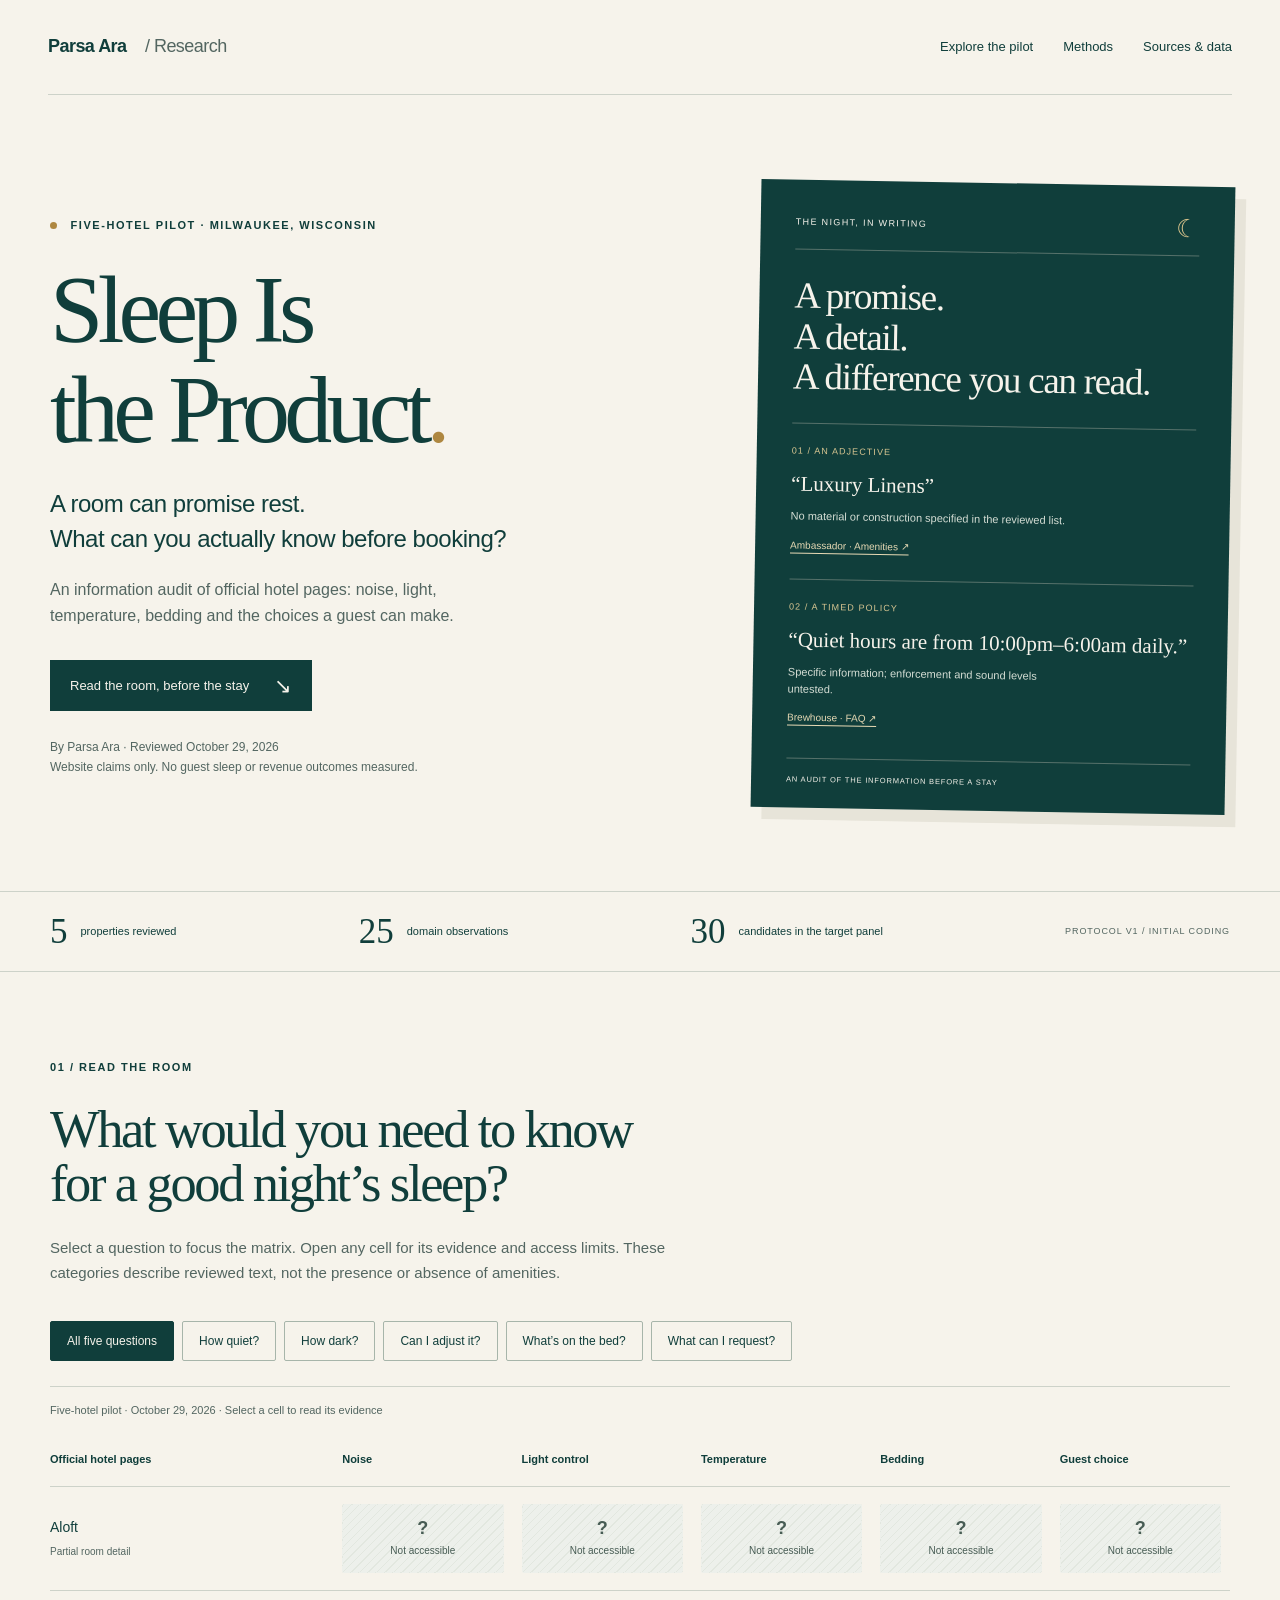
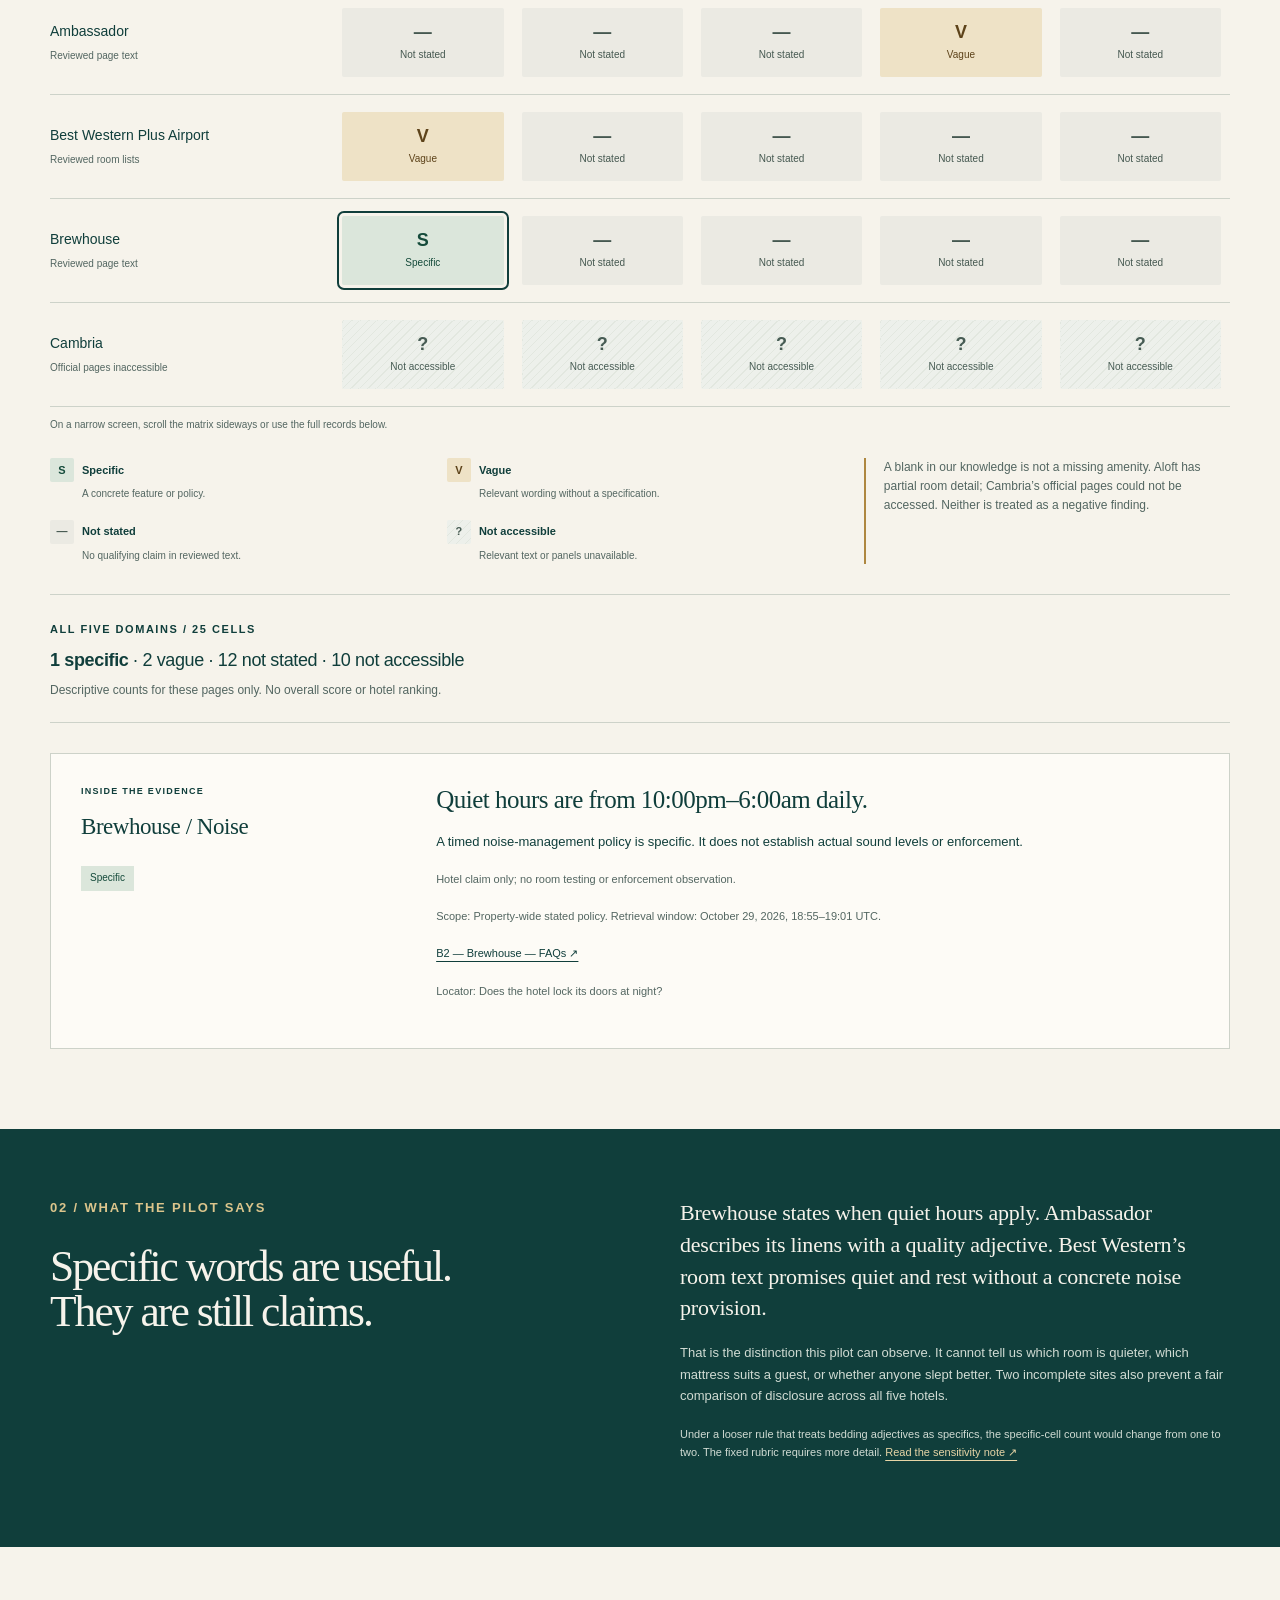
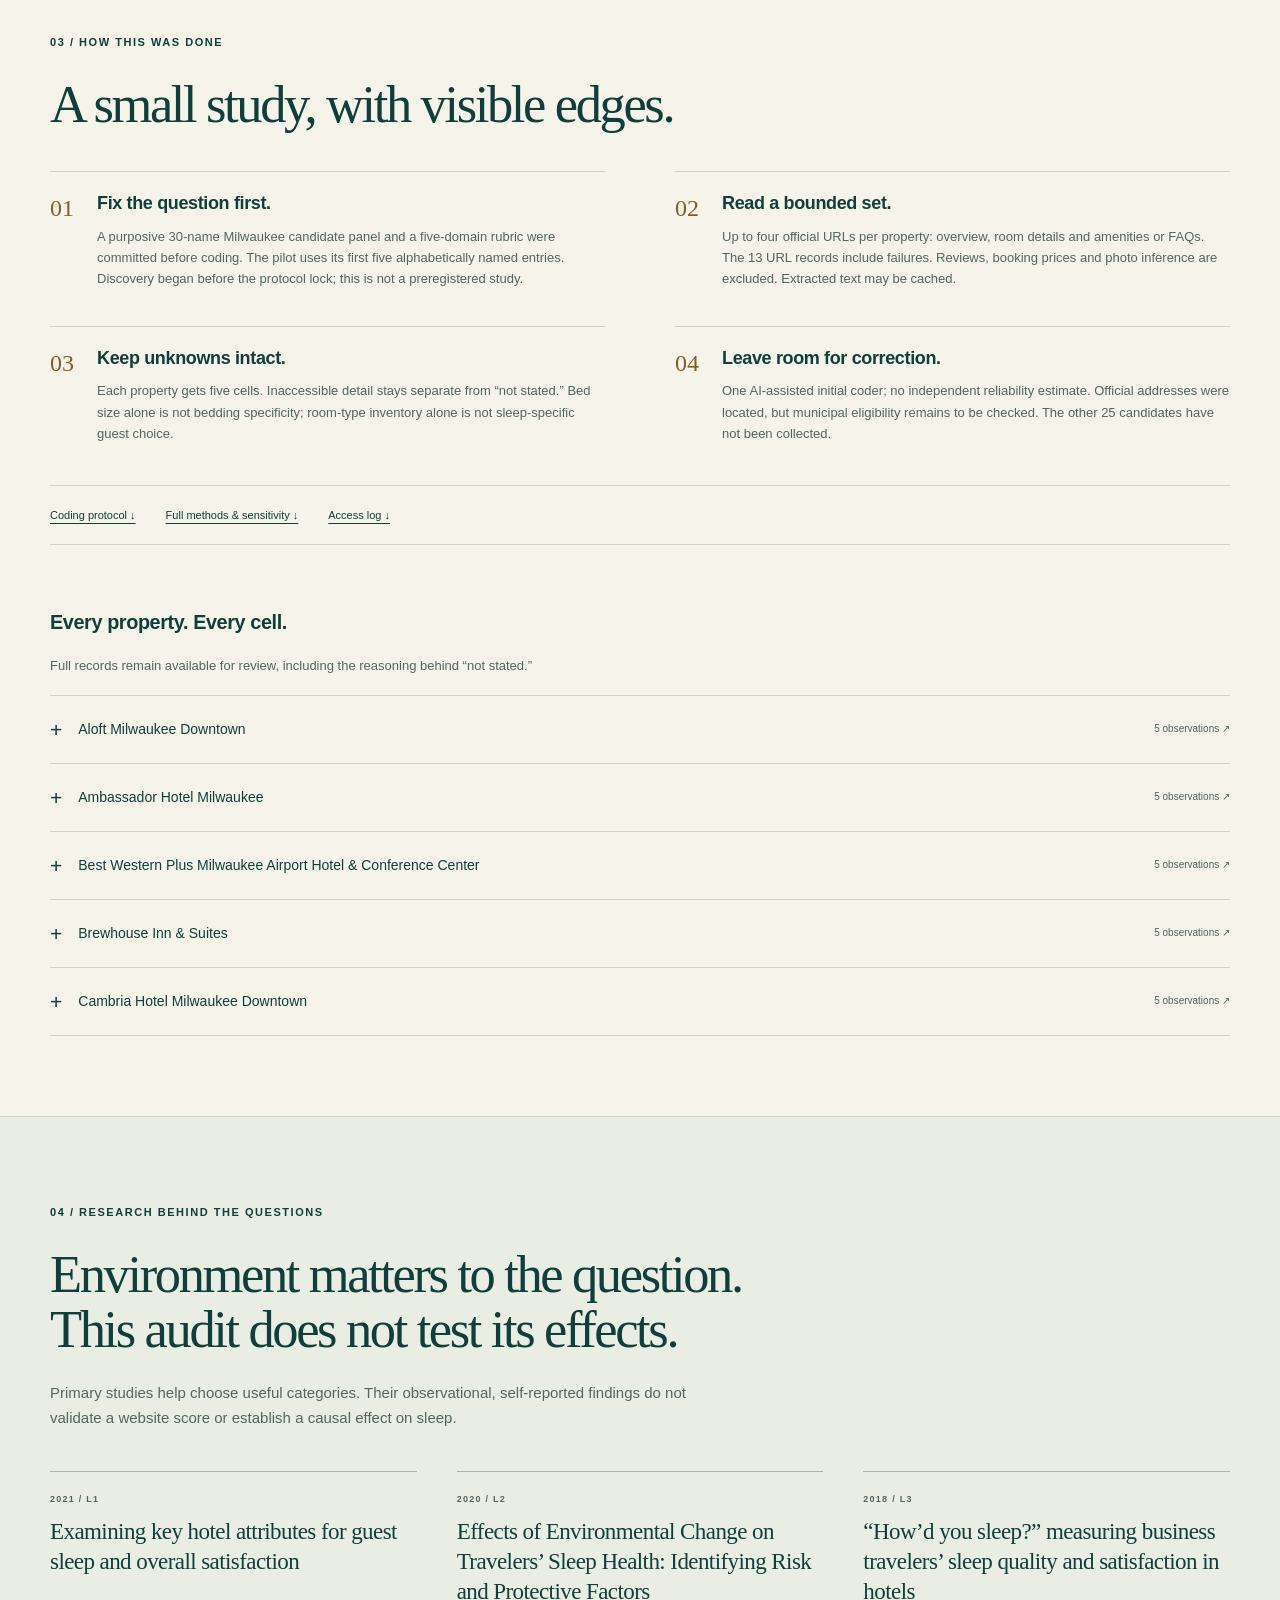
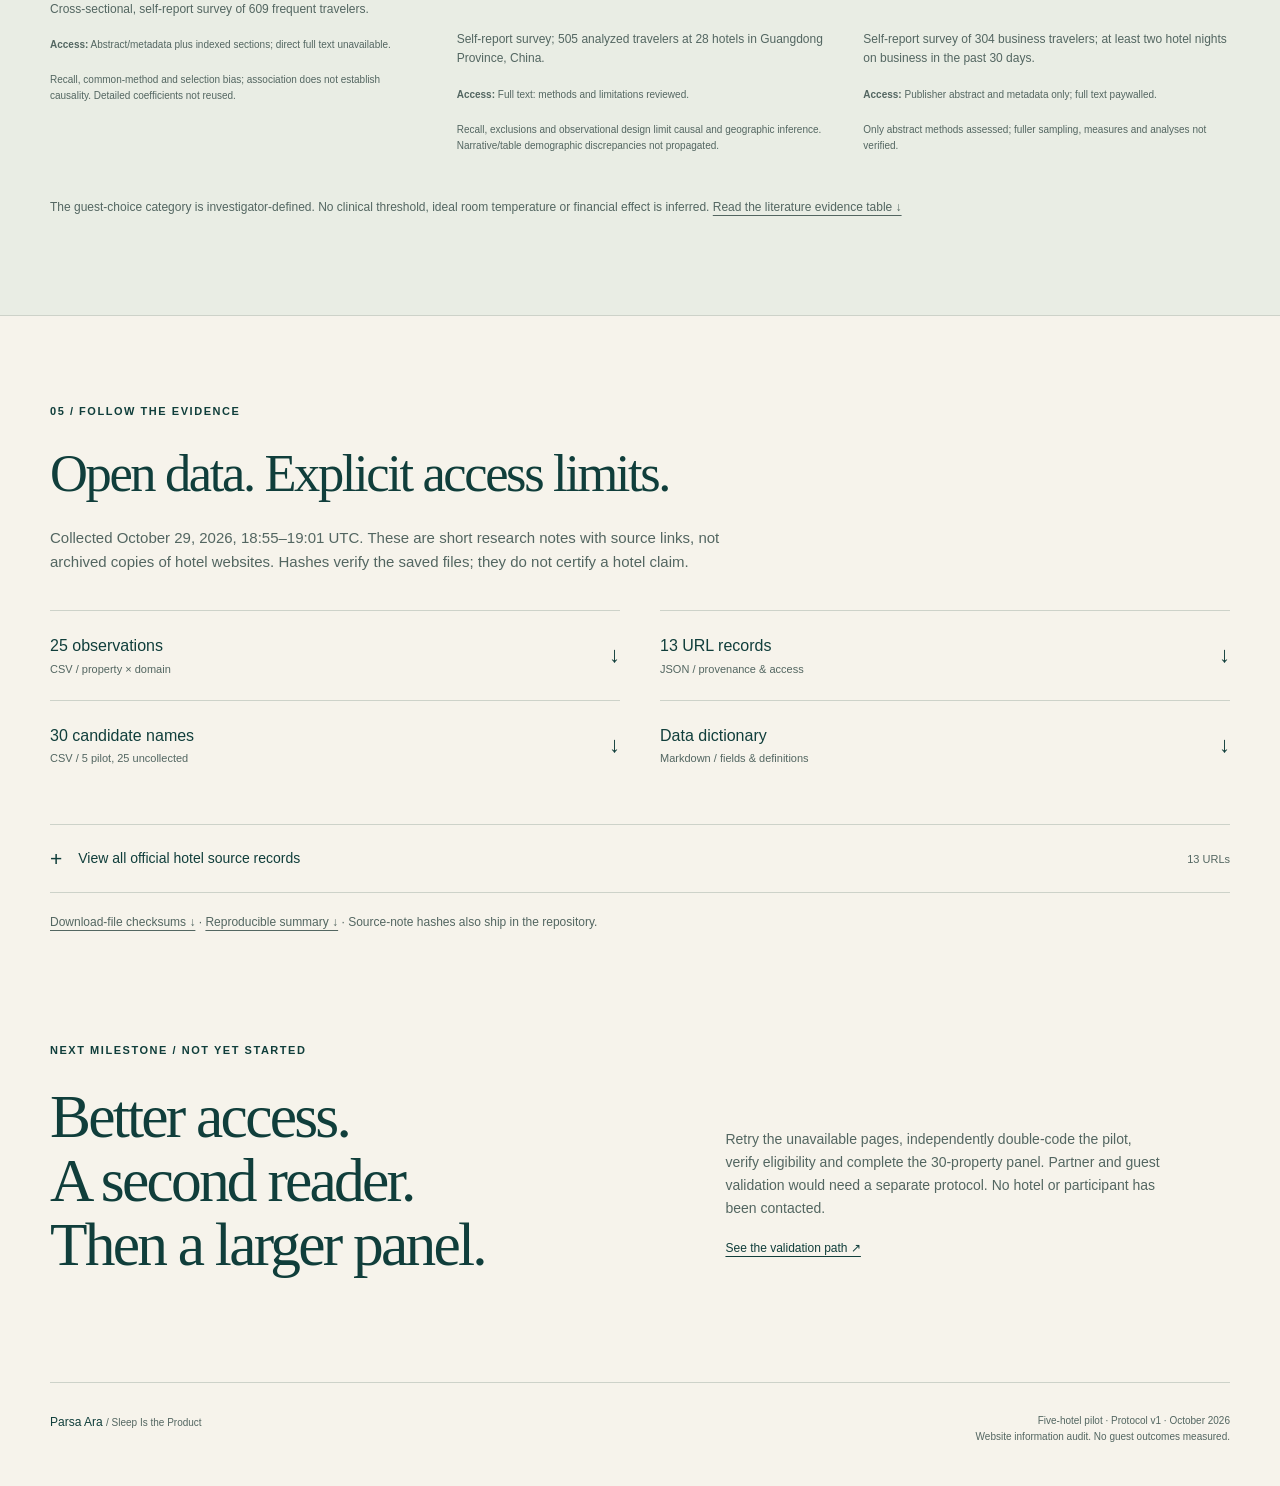
==== site/index.html @ 9f274254 "Expand checked research source and static pilot" ====
<!doctype html>
<html lang="en">
<head>
<meta charset="utf-8"><meta name="viewport" content="width=device-width, initial-scale=1">
<title>Sleep Is the Product — A five-hotel information pilot | Parsa Ara</title>
<meta name="description" content="What can a guest learn about noise, light, temperature, bedding and choice before booking? An auditable five-hotel Milwaukee website pilot by Parsa Ara.">
<meta name="theme-color" content="#103e3b"><link rel="icon" href="icon.svg" type="image/svg+xml">
<link rel="stylesheet" href="style.css"><script src="app.js" defer></script>
</head>
<body>
<a class="skip" href="#main">Skip to content</a>
<header class="masthead"><a class="author" href="#">Parsa Ara <span>/ Research</span></a><nav aria-label="Main navigation"><a href="#pilot">Explore the pilot</a><a href="#methods">Methods</a><a href="#sources">Sources & data</a></nav></header>
<main id="main">
<section class="hero wrap" aria-labelledby="title">
<div class="hero-copy"><p class="eyebrow"><span class="dot"></span> Five-hotel pilot · Milwaukee, Wisconsin</p><h1 id="title">Sleep Is<br>the Product<span class="gold">.</span></h1><p class="deck">A room can promise rest.<br>What can you actually know before booking?</p><p class="intro">An information audit of official hotel pages: noise, light, temperature, bedding and the choices a guest can make.</p><a class="primary" href="#pilot">Read the room, before the stay <span aria-hidden="true">↘</span></a><p class="fine hero-note">By Parsa Ara · Reviewed October 29, 2026<br>Website claims only. No guest sleep or revenue outcomes measured.</p></div>
<aside class="night-note" aria-label="Two examples from the pilot"><div class="note-top"><span>THE NIGHT, IN WRITING</span><span aria-hidden="true">☾</span></div><p class="note-lead">A promise.<br>A detail.<br>A difference you can read.</p><div class="quote-example"><span class="mini-label">01 / An adjective</span><blockquote>“Luxury Linens”</blockquote><p>No material or construction specified in the reviewed list.</p><a href="https://ambassadormilwaukee.com/amenities-and-faqs">Ambassador · Amenities ↗</a></div><div class="quote-example"><span class="mini-label">02 / A timed policy</span><blockquote>“Quiet hours are from 10:00pm–6:00am daily.”</blockquote><p>Specific information; enforcement and sound levels untested.</p><a href="https://brewhousesuites.com/faq">Brewhouse · FAQ ↗</a></div><div class="note-bottom">AN AUDIT OF THE INFORMATION BEFORE A STAY</div></aside>
</section>
<div class="scope-band"><div class="wrap scope-inner"><p><strong>5</strong> properties reviewed</p><p><strong>25</strong> domain observations</p><p><strong>30</strong> candidates in the target panel</p><span>Protocol v1 / Initial coding</span></div></div>
<section id="pilot" class="wrap section" aria-labelledby="pilot-title"><div class="section-heading"><p class="eyebrow">01 / Read the room</p><h2 id="pilot-title">What would you need to know<br>for a good night’s sleep?</h2><p>Select a question to focus the matrix. Open any cell for its evidence and access limits. These categories describe reviewed text, not the presence or absence of amenities.</p></div>
<div class="question-tabs" role="group" aria-label="Focus a sleep information domain"><button type="button" data-focus="all" aria-pressed="true">All five questions</button><button type="button" data-focus="noise" aria-pressed="false">How quiet?</button><button type="button" data-focus="light" aria-pressed="false">How dark?</button><button type="button" data-focus="temperature" aria-pressed="false">Can I adjust it?</button><button type="button" data-focus="bedding" aria-pressed="false">What’s on the bed?</button><button type="button" data-focus="choice" aria-pressed="false">What can I request?</button></div>
<div class="matrix-shell" tabindex="0" role="region" aria-label="Scrollable five-hotel information matrix"><table><caption>Five-hotel pilot · October 29, 2026 · Select a cell to read its evidence</caption><thead><tr><th scope="col">Official hotel pages</th><th scope="col" data-domain="noise">Noise</th><th scope="col" data-domain="light">Light control</th><th scope="col" data-domain="temperature">Temperature</th><th scope="col" data-domain="bedding">Bedding</th><th scope="col" data-domain="choice">Guest choice</th></tr></thead><tbody><tr><th scope="row"><span>Aloft</span><small>Partial room detail</small></th><td data-domain="noise"><a class="cell not_accessible" href="#evidence-H01-noise" data-observation="H01-noise" aria-label="Aloft: Noise, Not accessible. Read evidence"><span class="symbol" aria-hidden="true">?</span><span>Not accessible</span></a></td><td data-domain="light"><a class="cell not_accessible" href="#evidence-H01-light" data-observation="H01-light" aria-label="Aloft: Light control, Not accessible. Read evidence"><span class="symbol" aria-hidden="true">?</span><span>Not accessible</span></a></td><td data-domain="temperature"><a class="cell not_accessible" href="#evidence-H01-temperature" data-observation="H01-temperature" aria-label="Aloft: Temperature, Not accessible. Read evidence"><span class="symbol" aria-hidden="true">?</span><span>Not accessible</span></a></td><td data-domain="bedding"><a class="cell not_accessible" href="#evidence-H01-bedding" data-observation="H01-bedding" aria-label="Aloft: Bedding, Not accessible. Read evidence"><span class="symbol" aria-hidden="true">?</span><span>Not accessible</span></a></td><td data-domain="choice"><a class="cell not_accessible" href="#evidence-H01-choice" data-observation="H01-choice" aria-label="Aloft: Guest choice, Not accessible. Read evidence"><span class="symbol" aria-hidden="true">?</span><span>Not accessible</span></a></td></tr><tr><th scope="row"><span>Ambassador</span><small>Reviewed page text</small></th><td data-domain="noise"><a class="cell not_stated" href="#evidence-H02-noise" data-observation="H02-noise" aria-label="Ambassador: Noise, Not stated. Read evidence"><span class="symbol" aria-hidden="true">—</span><span>Not stated</span></a></td><td data-domain="light"><a class="cell not_stated" href="#evidence-H02-light" data-observation="H02-light" aria-label="Ambassador: Light control, Not stated. Read evidence"><span class="symbol" aria-hidden="true">—</span><span>Not stated</span></a></td><td data-domain="temperature"><a class="cell not_stated" href="#evidence-H02-temperature" data-observation="H02-temperature" aria-label="Ambassador: Temperature, Not stated. Read evidence"><span class="symbol" aria-hidden="true">—</span><span>Not stated</span></a></td><td data-domain="bedding"><a class="cell vague" href="#evidence-H02-bedding" data-observation="H02-bedding" aria-label="Ambassador: Bedding, Vague. Read evidence"><span class="symbol" aria-hidden="true">V</span><span>Vague</span></a></td><td data-domain="choice"><a class="cell not_stated" href="#evidence-H02-choice" data-observation="H02-choice" aria-label="Ambassador: Guest choice, Not stated. Read evidence"><span class="symbol" aria-hidden="true">—</span><span>Not stated</span></a></td></tr><tr><th scope="row"><span>Best Western Plus Airport</span><small>Reviewed room lists</small></th><td data-domain="noise"><a class="cell vague" href="#evidence-H03-noise" data-observation="H03-noise" aria-label="Best Western Plus Airport: Noise, Vague. Read evidence"><span class="symbol" aria-hidden="true">V</span><span>Vague</span></a></td><td data-domain="light"><a class="cell not_stated" href="#evidence-H03-light" data-observation="H03-light" aria-label="Best Western Plus Airport: Light control, Not stated. Read evidence"><span class="symbol" aria-hidden="true">—</span><span>Not stated</span></a></td><td data-domain="temperature"><a class="cell not_stated" href="#evidence-H03-temperature" data-observation="H03-temperature" aria-label="Best Western Plus Airport: Temperature, Not stated. Read evidence"><span class="symbol" aria-hidden="true">—</span><span>Not stated</span></a></td><td data-domain="bedding"><a class="cell not_stated" href="#evidence-H03-bedding" data-observation="H03-bedding" aria-label="Best Western Plus Airport: Bedding, Not stated. Read evidence"><span class="symbol" aria-hidden="true">—</span><span>Not stated</span></a></td><td data-domain="choice"><a class="cell not_stated" href="#evidence-H03-choice" data-observation="H03-choice" aria-label="Best Western Plus Airport: Guest choice, Not stated. Read evidence"><span class="symbol" aria-hidden="true">—</span><span>Not stated</span></a></td></tr><tr><th scope="row"><span>Brewhouse</span><small>Reviewed page text</small></th><td data-domain="noise"><a class="cell specific" href="#evidence-H04-noise" data-observation="H04-noise" aria-label="Brewhouse: Noise, Specific. Read evidence"><span class="symbol" aria-hidden="true">S</span><span>Specific</span></a></td><td data-domain="light"><a class="cell not_stated" href="#evidence-H04-light" data-observation="H04-light" aria-label="Brewhouse: Light control, Not stated. Read evidence"><span class="symbol" aria-hidden="true">—</span><span>Not stated</span></a></td><td data-domain="temperature"><a class="cell not_stated" href="#evidence-H04-temperature" data-observation="H04-temperature" aria-label="Brewhouse: Temperature, Not stated. Read evidence"><span class="symbol" aria-hidden="true">—</span><span>Not stated</span></a></td><td data-domain="bedding"><a class="cell not_stated" href="#evidence-H04-bedding" data-observation="H04-bedding" aria-label="Brewhouse: Bedding, Not stated. Read evidence"><span class="symbol" aria-hidden="true">—</span><span>Not stated</span></a></td><td data-domain="choice"><a class="cell not_stated" href="#evidence-H04-choice" data-observation="H04-choice" aria-label="Brewhouse: Guest choice, Not stated. Read evidence"><span class="symbol" aria-hidden="true">—</span><span>Not stated</span></a></td></tr><tr><th scope="row"><span>Cambria</span><small>Official pages inaccessible</small></th><td data-domain="noise"><a class="cell not_accessible" href="#evidence-H05-noise" data-observation="H05-noise" aria-label="Cambria: Noise, Not accessible. Read evidence"><span class="symbol" aria-hidden="true">?</span><span>Not accessible</span></a></td><td data-domain="light"><a class="cell not_accessible" href="#evidence-H05-light" data-observation="H05-light" aria-label="Cambria: Light control, Not accessible. Read evidence"><span class="symbol" aria-hidden="true">?</span><span>Not accessible</span></a></td><td data-domain="temperature"><a class="cell not_accessible" href="#evidence-H05-temperature" data-observation="H05-temperature" aria-label="Cambria: Temperature, Not accessible. Read evidence"><span class="symbol" aria-hidden="true">?</span><span>Not accessible</span></a></td><td data-domain="bedding"><a class="cell not_accessible" href="#evidence-H05-bedding" data-observation="H05-bedding" aria-label="Cambria: Bedding, Not accessible. Read evidence"><span class="symbol" aria-hidden="true">?</span><span>Not accessible</span></a></td><td data-domain="choice"><a class="cell not_accessible" href="#evidence-H05-choice" data-observation="H05-choice" aria-label="Cambria: Guest choice, Not accessible. Read evidence"><span class="symbol" aria-hidden="true">?</span><span>Not accessible</span></a></td></tr></tbody></table></div>
<p class="scroll-hint">On a narrow screen, scroll the matrix sideways or use the full records below.</p>
<div class="matrix-explainer"><dl class="legend"><div><dt><span class="key specific">S</span> Specific</dt><dd>A concrete feature or policy.</dd></div><div><dt><span class="key vague">V</span> Vague</dt><dd>Relevant wording without a specification.</dd></div><div><dt><span class="key not_stated">—</span> Not stated</dt><dd>No qualifying claim in reviewed text.</dd></div><div><dt><span class="key not_accessible">?</span> Not accessible</dt><dd>Relevant text or panels unavailable.</dd></div></dl><p class="care-note">A blank in our knowledge is not a missing amenity. Aloft has partial room detail; Cambria’s official pages could not be accessed. Neither is treated as a negative finding.</p></div>
<div class="readout" aria-live="polite" aria-atomic="true"><p class="eyebrow" id="readout-title">All five domains / 25 cells</p><p id="readout-counts"><strong>1 specific</strong> · 2 vague · 12 not stated · 10 not accessible</p><p class="fine" id="readout-note">Descriptive counts for these pages only. No overall score or hotel ranking.</p></div>
<aside class="inspector" id="inspector" aria-labelledby="inspector-title" tabindex="-1"><div><p class="eyebrow">Inside the evidence</p><h3 id="inspector-title">Brewhouse / Noise</h3><span id="inspector-status" class="badge specific">Specific</span></div><div id="inspector-body"><blockquote>Quiet hours are from 10:00pm–6:00am daily.</blockquote><p>A timed policy is specific. It does not establish actual sound levels or enforcement.</p><p class="fine">Scope: property-wide stated policy. Retrieval window: October 29, 2026, 18:55–19:01 UTC.</p><a href="https://brewhousesuites.com/faq">B2 — Official FAQ ↗</a></div></aside>
<noscript><p class="notice">The complete matrix, source links and records work without JavaScript. Open a property below to read each cell’s evidence.</p></noscript>
</section>
<section class="interpretation"><div class="wrap interpretation-grid"><div><p class="eyebrow">02 / What the pilot says</p><h2>Specific words are useful.<br>They are still claims.</h2></div><div><p class="large-copy">Brewhouse states when quiet hours apply. Ambassador describes its linens with a quality adjective. Best Western’s room text promises quiet and rest without a concrete noise provision.</p><p>That is the distinction this pilot can observe. It cannot tell us which room is quieter, which mattress suits a guest, or whether anyone slept better. Two incomplete sites also prevent a fair comparison of disclosure across all five hotels.</p><p class="fine">Under a looser rule that treats bedding adjectives as specifics, the specific-cell count would change from one to two. The fixed rubric requires more detail. <a href="downloads/methods.md">Read the sensitivity note ↗</a></p></div></div></section>
<section id="methods" class="wrap section" aria-labelledby="methods-title"><div class="section-heading"><p class="eyebrow">03 / How this was done</p><h2 id="methods-title">A small study, with visible edges.</h2></div><div class="method-grid"><article><span class="number">01</span><h3>Fix the question first.</h3><p>A purposive 30-name Milwaukee candidate panel and a five-domain rubric were committed before coding. The pilot uses its first five alphabetically named entries. Discovery began before the protocol lock; this is not a preregistered study.</p></article><article><span class="number">02</span><h3>Read a bounded set.</h3><p>Up to four official URLs per property: overview, room details and amenities or FAQs. The 13 URL records include failures. Reviews, booking prices and photo inference are excluded. Extracted text may be cached.</p></article><article><span class="number">03</span><h3>Keep unknowns intact.</h3><p>Each property gets five cells. Inaccessible detail stays separate from “not stated.” Bed size alone is not bedding specificity; room-type inventory alone is not sleep-specific guest choice.</p></article><article><span class="number">04</span><h3>Leave room for correction.</h3><p>One AI-assisted initial coder; no independent reliability estimate. Official addresses were located, but municipal eligibility remains to be checked. The other 25 candidates have not been collected.</p></article></div><div class="method-links"><a href="downloads/protocol.md">Coding protocol ↓</a><a href="downloads/methods.md">Full methods & sensitivity ↓</a><a href="downloads/access-log.md">Access log ↓</a></div>
<div class="records"><h3>Every property. Every cell.</h3><p>Full records remain available for review, including the reasoning behind “not stated.”</p><details class="property-record"><summary>Aloft Milwaukee Downtown<span>5 observations ↗</span></summary><p class="fine">1230 N. Dr. Martin Luther King Jr. Dr., Milwaukee, WI 53212. Official address reviewed; municipal boundary verification pending</p><article class="evidence-entry" id="evidence-H01-noise"><h4>Noise <span class="badge not_accessible">Not accessible</span></h4><p>Room-detail cards and FAQ answers were not available in the extract; the overview alone cannot settle this domain.</p><p class="fine">Partial extraction; do not interpret as a disclosure failure or missing amenity.</p><p class="source-links"><a href="https://www.marriott.com/en-us/hotels/mkeal-aloft-milwaukee-downtown/overview/">A1 — Aloft — overview</a> · <a href="https://www.marriott.com/en-us/hotels/mkeal-aloft-milwaukee-downtown/rooms/">A2 — Aloft — accommodations</a></p><p class="fine">Scope: Reviewed property pages · Locator: Overview, room descriptions and amenities/FAQ text</p></article><article class="evidence-entry" id="evidence-H01-light"><h4>Light control <span class="badge not_accessible">Not accessible</span></h4><p>Room-detail cards and FAQ answers were not available in the extract; the overview alone cannot settle this domain.</p><p class="fine">Partial extraction; do not interpret as a disclosure failure or missing amenity.</p><p class="source-links"><a href="https://www.marriott.com/en-us/hotels/mkeal-aloft-milwaukee-downtown/overview/">A1 — Aloft — overview</a> · <a href="https://www.marriott.com/en-us/hotels/mkeal-aloft-milwaukee-downtown/rooms/">A2 — Aloft — accommodations</a></p><p class="fine">Scope: Reviewed property pages · Locator: Overview, room descriptions and amenities/FAQ text</p></article><article class="evidence-entry" id="evidence-H01-temperature"><h4>Temperature <span class="badge not_accessible">Not accessible</span></h4><p>Room-detail cards and FAQ answers were not available in the extract; the overview alone cannot settle this domain.</p><p class="fine">Partial extraction; do not interpret as a disclosure failure or missing amenity.</p><p class="source-links"><a href="https://www.marriott.com/en-us/hotels/mkeal-aloft-milwaukee-downtown/overview/">A1 — Aloft — overview</a> · <a href="https://www.marriott.com/en-us/hotels/mkeal-aloft-milwaukee-downtown/rooms/">A2 — Aloft — accommodations</a></p><p class="fine">Scope: Reviewed property pages · Locator: Overview, room descriptions and amenities/FAQ text</p></article><article class="evidence-entry" id="evidence-H01-bedding"><h4>Bedding <span class="badge not_accessible">Not accessible</span></h4><p>Room-detail cards and FAQ answers were not available in the extract; the overview alone cannot settle this domain.</p><p class="fine">Partial extraction; do not interpret as a disclosure failure or missing amenity.</p><p class="source-links"><a href="https://www.marriott.com/en-us/hotels/mkeal-aloft-milwaukee-downtown/overview/">A1 — Aloft — overview</a> · <a href="https://www.marriott.com/en-us/hotels/mkeal-aloft-milwaukee-downtown/rooms/">A2 — Aloft — accommodations</a></p><p class="fine">Scope: Reviewed property pages · Locator: Overview, room descriptions and amenities/FAQ text</p></article><article class="evidence-entry" id="evidence-H01-choice"><h4>Guest choice <span class="badge not_accessible">Not accessible</span></h4><p>Room-detail cards and FAQ answers were not available in the extract; the overview alone cannot settle this domain.</p><p class="fine">Partial extraction; do not interpret as a disclosure failure or missing amenity.</p><p class="source-links"><a href="https://www.marriott.com/en-us/hotels/mkeal-aloft-milwaukee-downtown/overview/">A1 — Aloft — overview</a> · <a href="https://www.marriott.com/en-us/hotels/mkeal-aloft-milwaukee-downtown/rooms/">A2 — Aloft — accommodations</a></p><p class="fine">Scope: Reviewed property pages · Locator: Overview, room descriptions and amenities/FAQ text</p></article></details><details class="property-record"><summary>Ambassador Hotel Milwaukee<span>5 observations ↗</span></summary><p class="fine">2308 W Wisconsin Ave, Milwaukee, WI 53233. Official address reviewed; municipal boundary verification pending</p><article class="evidence-entry" id="evidence-H02-noise"><h4>Noise <span class="badge not_stated">Not stated</span></h4><p>No qualifying noise statement in the reviewed accessible text.</p><p class="fine">Bounded page review; no inference that a feature is absent.</p><p class="source-links"><a href="https://ambassadormilwaukee.com/">M1 — Ambassador — home</a> · <a href="https://ambassadormilwaukee.com/guest-room-photos">M2 — Ambassador — guest rooms</a> · <a href="https://ambassadormilwaukee.com/amenities-and-faqs">M3 — Ambassador — amenities and FAQs</a></p><p class="fine">Scope: Reviewed property pages · Locator: Overview, room descriptions and amenities/FAQ text</p></article><article class="evidence-entry" id="evidence-H02-light"><h4>Light control <span class="badge not_stated">Not stated</span></h4><p>No qualifying light statement in the reviewed accessible text.</p><p class="fine">Bounded page review; no inference that a feature is absent.</p><p class="source-links"><a href="https://ambassadormilwaukee.com/">M1 — Ambassador — home</a> · <a href="https://ambassadormilwaukee.com/guest-room-photos">M2 — Ambassador — guest rooms</a> · <a href="https://ambassadormilwaukee.com/amenities-and-faqs">M3 — Ambassador — amenities and FAQs</a></p><p class="fine">Scope: Reviewed property pages · Locator: Overview, room descriptions and amenities/FAQ text</p></article><article class="evidence-entry" id="evidence-H02-temperature"><h4>Temperature <span class="badge not_stated">Not stated</span></h4><p>No qualifying temperature statement in the reviewed accessible text.</p><p class="fine">Bounded page review; no inference that a feature is absent.</p><p class="source-links"><a href="https://ambassadormilwaukee.com/">M1 — Ambassador — home</a> · <a href="https://ambassadormilwaukee.com/guest-room-photos">M2 — Ambassador — guest rooms</a> · <a href="https://ambassadormilwaukee.com/amenities-and-faqs">M3 — Ambassador — amenities and FAQs</a></p><p class="fine">Scope: Reviewed property pages · Locator: Overview, room descriptions and amenities/FAQ text</p></article><article class="evidence-entry" id="evidence-H02-bedding"><h4>Bedding <span class="badge vague">Vague</span></h4><blockquote>Luxury Linens</blockquote><p>A quality adjective without a material, construction, brand or other specification.</p><p class="fine">Bounded page review; no inference that a feature is absent.</p><p class="source-links"><a href="https://ambassadormilwaukee.com/amenities-and-faqs">M3 — Ambassador — amenities and FAQs</a></p><p class="fine">Scope: Reviewed property pages · Locator: Amenities list</p></article><article class="evidence-entry" id="evidence-H02-choice"><h4>Guest choice <span class="badge not_stated">Not stated</span></h4><p>No qualifying choice statement in the reviewed accessible text.</p><p class="fine">Bounded page review; no inference that a feature is absent.</p><p class="source-links"><a href="https://ambassadormilwaukee.com/">M1 — Ambassador — home</a> · <a href="https://ambassadormilwaukee.com/guest-room-photos">M2 — Ambassador — guest rooms</a> · <a href="https://ambassadormilwaukee.com/amenities-and-faqs">M3 — Ambassador — amenities and FAQs</a></p><p class="fine">Scope: Reviewed property pages · Locator: Overview, room descriptions and amenities/FAQ text</p></article></details><details class="property-record"><summary>Best Western Plus Milwaukee Airport Hotel &amp; Conference Center<span>5 observations ↗</span></summary><p class="fine">5105 S Howell Avenue, Milwaukee, WI 53207. Official address reviewed; municipal boundary verification pending</p><article class="evidence-entry" id="evidence-H03-noise"><h4>Noise <span class="badge vague">Vague</span></h4><blockquote>Enjoy quiet moments and restful nights in a thoughtfully designed Guest room.</blockquote><p>Explicit quiet/rest promise without an acoustic feature, placement option or timed policy.</p><p class="fine">Room-page extract contains cached/default dates; no rate or availability claim is used.</p><p class="source-links"><a href="https://www.bestwestern.com/en_US/book/milwaukee/hotel-rooms/best-western-plus-milwaukee-airport-hotel-conference-center/propertyCode.50056.html">W2 — Best Western — rooms and rates</a></p><p class="fine">Scope: Reviewed property pages · Locator: Guest Rooms &amp; Rates; repeated room-image caption</p></article><article class="evidence-entry" id="evidence-H03-light"><h4>Light control <span class="badge not_stated">Not stated</span></h4><p>No qualifying light statement in the reviewed accessible text.</p><p class="fine">Bounded page review; no inference that a feature is absent.</p><p class="source-links"><a href="https://www.bestwestern.com/content/best-western/en_US/booking-path/hotel-details.50056.html">W1 — Best Western — hotel overview</a> · <a href="https://www.bestwestern.com/en_US/book/milwaukee/hotel-rooms/best-western-plus-milwaukee-airport-hotel-conference-center/propertyCode.50056.html">W2 — Best Western — rooms and rates</a></p><p class="fine">Scope: Reviewed property pages · Locator: Overview, room descriptions and amenities/FAQ text</p></article><article class="evidence-entry" id="evidence-H03-temperature"><h4>Temperature <span class="badge not_stated">Not stated</span></h4><p>No qualifying temperature statement in the reviewed accessible text.</p><p class="fine">Bounded page review; no inference that a feature is absent.</p><p class="source-links"><a href="https://www.bestwestern.com/content/best-western/en_US/booking-path/hotel-details.50056.html">W1 — Best Western — hotel overview</a> · <a href="https://www.bestwestern.com/en_US/book/milwaukee/hotel-rooms/best-western-plus-milwaukee-airport-hotel-conference-center/propertyCode.50056.html">W2 — Best Western — rooms and rates</a></p><p class="fine">Scope: Reviewed property pages · Locator: Overview, room descriptions and amenities/FAQ text</p></article><article class="evidence-entry" id="evidence-H03-bedding"><h4>Bedding <span class="badge not_stated">Not stated</span></h4><p>No qualifying bedding statement in the reviewed accessible text.</p><p class="fine">Bounded page review; no inference that a feature is absent.</p><p class="source-links"><a href="https://www.bestwestern.com/content/best-western/en_US/booking-path/hotel-details.50056.html">W1 — Best Western — hotel overview</a> · <a href="https://www.bestwestern.com/en_US/book/milwaukee/hotel-rooms/best-western-plus-milwaukee-airport-hotel-conference-center/propertyCode.50056.html">W2 — Best Western — rooms and rates</a></p><p class="fine">Scope: Reviewed property pages · Locator: Overview, room descriptions and amenities/FAQ text</p></article><article class="evidence-entry" id="evidence-H03-choice"><h4>Guest choice <span class="badge not_stated">Not stated</span></h4><p>Bed-size inventories and non-smoking status alone do not meet the sleep-specific choice rule.</p><p class="fine">Bounded page review; no inference that a feature is absent.</p><p class="source-links"><a href="https://www.bestwestern.com/content/best-western/en_US/booking-path/hotel-details.50056.html">W1 — Best Western — hotel overview</a> · <a href="https://www.bestwestern.com/en_US/book/milwaukee/hotel-rooms/best-western-plus-milwaukee-airport-hotel-conference-center/propertyCode.50056.html">W2 — Best Western — rooms and rates</a></p><p class="fine">Scope: Reviewed property pages · Locator: Overview, room descriptions and amenities/FAQ text</p></article></details><details class="property-record"><summary>Brewhouse Inn &amp; Suites<span>5 observations ↗</span></summary><p class="fine">1215 N 10th Street, Milwaukee, WI 53205. Official address reviewed; municipal boundary verification pending</p><article class="evidence-entry" id="evidence-H04-noise"><h4>Noise <span class="badge specific">Specific</span></h4><blockquote>Quiet hours are from 10:00pm–6:00am daily.</blockquote><p>A timed noise-management policy is specific. It does not establish actual sound levels or enforcement.</p><p class="fine">Hotel claim only; no room testing or enforcement observation.</p><p class="source-links"><a href="https://brewhousesuites.com/faq">B2 — Brewhouse — FAQs</a></p><p class="fine">Scope: Property-wide stated policy · Locator: Does the hotel lock its doors at night?</p></article><article class="evidence-entry" id="evidence-H04-light"><h4>Light control <span class="badge not_stated">Not stated</span></h4><p>Window size and loft brightness are described, but no light-control feature is stated.</p><p class="fine">Bounded page review; no inference that a feature is absent.</p><p class="source-links"><a href="https://brewhousesuites.com/stay">B1 — Brewhouse — accommodations</a> · <a href="https://brewhousesuites.com/faq">B2 — Brewhouse — FAQs</a></p><p class="fine">Scope: Reviewed property pages · Locator: Overview, room descriptions and amenities/FAQ text</p></article><article class="evidence-entry" id="evidence-H04-temperature"><h4>Temperature <span class="badge not_stated">Not stated</span></h4><p>No qualifying temperature statement in the reviewed accessible text.</p><p class="fine">Bounded page review; no inference that a feature is absent.</p><p class="source-links"><a href="https://brewhousesuites.com/stay">B1 — Brewhouse — accommodations</a> · <a href="https://brewhousesuites.com/faq">B2 — Brewhouse — FAQs</a></p><p class="fine">Scope: Reviewed property pages · Locator: Overview, room descriptions and amenities/FAQ text</p></article><article class="evidence-entry" id="evidence-H04-bedding"><h4>Bedding <span class="badge not_stated">Not stated</span></h4><p>The page lists bed sizes and arrangements, which do not meet the predeclared bedding-specificity rule.</p><p class="fine">Bounded page review; no inference that a feature is absent.</p><p class="source-links"><a href="https://brewhousesuites.com/stay">B1 — Brewhouse — accommodations</a> · <a href="https://brewhousesuites.com/faq">B2 — Brewhouse — FAQs</a></p><p class="fine">Scope: Reviewed property pages · Locator: Overview, room descriptions and amenities/FAQ text</p></article><article class="evidence-entry" id="evidence-H04-choice"><h4>Guest choice <span class="badge not_stated">Not stated</span></h4><p>Room-size choices and on-request massage fall outside the predeclared sleep-equipment/placement choice domain.</p><p class="fine">Bounded page review; no inference that a feature is absent.</p><p class="source-links"><a href="https://brewhousesuites.com/stay">B1 — Brewhouse — accommodations</a> · <a href="https://brewhousesuites.com/faq">B2 — Brewhouse — FAQs</a></p><p class="fine">Scope: Reviewed property pages · Locator: Overview, room descriptions and amenities/FAQ text</p></article></details><details class="property-record"><summary>Cambria Hotel Milwaukee Downtown<span>5 observations ↗</span></summary><p class="fine">503 N Plankinton Ave, Milwaukee, WI 53203. Address in indexed official text only; live verification and municipal boundary check pending</p><article class="evidence-entry" id="evidence-H05-noise"><h4>Noise <span class="badge not_accessible">Not accessible</span></h4><p>Official page retrieval failed. Search-index text is a lead, not eligible coding evidence.</p><p class="fine">TLS/access failure in this research environment; no negative or positive inference.</p><p class="source-links"><a href="https://www.cambriahotelmke.com/">C1 — Cambria — home</a> · <a href="https://www.cambriahotelmke.com/rooms">C2 — Cambria — guessed rooms path</a> · <a href="https://www.cambriahotelmke.com/downtown-milwaukee-hotel-rooms">C3 — Cambria — guest rooms</a> · <a href="https://www.cambriahotelmke.com/downtown-milwaukee-hotel">C4 — Cambria — hotel amenities</a></p><p class="fine">Scope: Reviewed property pages · Locator: Overview, room descriptions and amenities/FAQ text</p></article><article class="evidence-entry" id="evidence-H05-light"><h4>Light control <span class="badge not_accessible">Not accessible</span></h4><p>Official page retrieval failed. Search-index text is a lead, not eligible coding evidence.</p><p class="fine">TLS/access failure in this research environment; no negative or positive inference.</p><p class="source-links"><a href="https://www.cambriahotelmke.com/">C1 — Cambria — home</a> · <a href="https://www.cambriahotelmke.com/rooms">C2 — Cambria — guessed rooms path</a> · <a href="https://www.cambriahotelmke.com/downtown-milwaukee-hotel-rooms">C3 — Cambria — guest rooms</a> · <a href="https://www.cambriahotelmke.com/downtown-milwaukee-hotel">C4 — Cambria — hotel amenities</a></p><p class="fine">Scope: Reviewed property pages · Locator: Overview, room descriptions and amenities/FAQ text</p></article><article class="evidence-entry" id="evidence-H05-temperature"><h4>Temperature <span class="badge not_accessible">Not accessible</span></h4><p>Official page retrieval failed. Search-index text is a lead, not eligible coding evidence.</p><p class="fine">TLS/access failure in this research environment; no negative or positive inference.</p><p class="source-links"><a href="https://www.cambriahotelmke.com/">C1 — Cambria — home</a> · <a href="https://www.cambriahotelmke.com/rooms">C2 — Cambria — guessed rooms path</a> · <a href="https://www.cambriahotelmke.com/downtown-milwaukee-hotel-rooms">C3 — Cambria — guest rooms</a> · <a href="https://www.cambriahotelmke.com/downtown-milwaukee-hotel">C4 — Cambria — hotel amenities</a></p><p class="fine">Scope: Reviewed property pages · Locator: Overview, room descriptions and amenities/FAQ text</p></article><article class="evidence-entry" id="evidence-H05-bedding"><h4>Bedding <span class="badge not_accessible">Not accessible</span></h4><p>Official page retrieval failed. Search-index text is a lead, not eligible coding evidence.</p><p class="fine">TLS/access failure in this research environment; no negative or positive inference.</p><p class="source-links"><a href="https://www.cambriahotelmke.com/">C1 — Cambria — home</a> · <a href="https://www.cambriahotelmke.com/rooms">C2 — Cambria — guessed rooms path</a> · <a href="https://www.cambriahotelmke.com/downtown-milwaukee-hotel-rooms">C3 — Cambria — guest rooms</a> · <a href="https://www.cambriahotelmke.com/downtown-milwaukee-hotel">C4 — Cambria — hotel amenities</a></p><p class="fine">Scope: Reviewed property pages · Locator: Overview, room descriptions and amenities/FAQ text</p></article><article class="evidence-entry" id="evidence-H05-choice"><h4>Guest choice <span class="badge not_accessible">Not accessible</span></h4><p>Official page retrieval failed. Search-index text is a lead, not eligible coding evidence.</p><p class="fine">TLS/access failure in this research environment; no negative or positive inference.</p><p class="source-links"><a href="https://www.cambriahotelmke.com/">C1 — Cambria — home</a> · <a href="https://www.cambriahotelmke.com/rooms">C2 — Cambria — guessed rooms path</a> · <a href="https://www.cambriahotelmke.com/downtown-milwaukee-hotel-rooms">C3 — Cambria — guest rooms</a> · <a href="https://www.cambriahotelmke.com/downtown-milwaukee-hotel">C4 — Cambria — hotel amenities</a></p><p class="fine">Scope: Reviewed property pages · Locator: Overview, room descriptions and amenities/FAQ text</p></article></details></div></section>
<section class="literature-section"><div class="wrap section"><div class="section-heading"><p class="eyebrow">04 / Research behind the questions</p><h2>Environment matters to the question.<br>This audit does not test its effects.</h2><p>Primary studies help choose useful categories. Their observational, self-reported findings do not validate a website score or establish a causal effect on sleep.</p></div><div class="papers"><article class="paper"><p class="eyebrow">2021 / L1</p><h3><a href="https://pubmed.ncbi.nlm.nih.gov/37113273/">Examining key hotel attributes for guest sleep and overall satisfaction</a></h3><p>Cross-sectional, self-report survey of 609 frequent travelers.</p><p class="fine"><strong>Access:</strong> Abstract/metadata plus indexed sections; direct full text unavailable.</p><p class="fine">Recall, common-method and selection bias; association does not establish causality. Detailed coefficients not reused.</p></article><article class="paper"><p class="eyebrow">2020 / L2</p><h3><a href="https://www.frontiersin.org/journals/psychology/articles/10.3389/fpsyg.2020.00724/full">Effects of Environmental Change on Travelers’ Sleep Health: Identifying Risk and Protective Factors</a></h3><p>Self-report survey; 505 analyzed travelers at 28 hotels in Guangdong Province, China.</p><p class="fine"><strong>Access:</strong> Full text: methods and limitations reviewed.</p><p class="fine">Recall, exclusions and observational design limit causal and geographic inference. Narrative/table demographic discrepancies not propagated.</p></article><article class="paper"><p class="eyebrow">2018 / L3</p><h3><a href="https://www.emerald.com/jhti/article-abstract/1/3/188/208036/How-d-you-sleep-measuring-business-travelers-sleep?redirectedFrom=PDF">“How’d you sleep?” measuring business travelers’ sleep quality and satisfaction in hotels</a></h3><p>Self-report survey of 304 business travelers; at least two hotel nights on business in the past 30 days.</p><p class="fine"><strong>Access:</strong> Publisher abstract and metadata only; full text paywalled.</p><p class="fine">Only abstract methods assessed; fuller sampling, measures and analyses not verified.</p></article></div><p class="fine">The guest-choice category is investigator-defined. No clinical threshold, ideal room temperature or financial effect is inferred. <a href="downloads/literature.json">Read the literature evidence table ↓</a></p></div></section>
<section id="sources" class="wrap section" aria-labelledby="sources-title"><div class="section-heading"><p class="eyebrow">05 / Follow the evidence</p><h2 id="sources-title">Open data. Explicit access limits.</h2><p>Collected October 29, 2026, 18:55–19:01 UTC. These are short research notes with source links, not archived copies of hotel websites. Hashes verify the saved files; they do not certify a hotel claim.</p></div><div class="downloads"><a href="downloads/observations.csv" download><strong>25 observations</strong><span>CSV / property × domain</span><span aria-hidden="true">↓</span></a><a href="downloads/sources.json" download><strong>13 URL records</strong><span>JSON / provenance & access</span><span aria-hidden="true">↓</span></a><a href="downloads/candidate-panel.csv" download><strong>30 candidate names</strong><span>CSV / 5 pilot, 25 uncollected</span><span aria-hidden="true">↓</span></a><a href="downloads/data-dictionary.md" download><strong>Data dictionary</strong><span>Markdown / fields & definitions</span><span aria-hidden="true">↓</span></a></div><details class="source-details"><summary>View all official hotel source records <span>13 URLs</span></summary><ol class="source-list"><li><a href="https://www.marriott.com/en-us/hotels/mkeal-aloft-milwaukee-downtown/overview/">A1 — Aloft — overview</a><span>page text partial</span><p>Overview readable; property/room detail cards not fully populated. No guest reviews used.</p></li><li><a href="https://www.marriott.com/en-us/hotels/mkeal-aloft-milwaukee-downtown/rooms/">A2 — Aloft — accommodations</a><span>page text partial</span><p>Room detail cards missing; FAQ answers rendered as dashes. No booking dates entered.</p></li><li><a href="https://ambassadormilwaukee.com/">M1 — Ambassador — home</a><span>page text</span><p>Overview readable; personalized service is generic, not a sleep request mechanism.</p></li><li><a href="https://ambassadormilwaukee.com/guest-room-photos">M2 — Ambassador — guest rooms</a><span>page text</span><p>Room descriptions and amenities readable. Photos not used as evidence.</p></li><li><a href="https://ambassadormilwaukee.com/amenities-and-faqs">M3 — Ambassador — amenities and FAQs</a><span>page text</span><p>Amenities/FAQ text readable.</p></li><li><a href="https://www.bestwestern.com/content/best-western/en_US/booking-path/hotel-details.50056.html">W1 — Best Western — hotel overview</a><span>page text partial</span><p>Overview readable; amenity headings unpopulated. Supplemented with W2.</p></li><li><a href="https://www.bestwestern.com/en_US/book/milwaukee/hotel-rooms/best-western-plus-milwaukee-airport-hotel-conference-center/propertyCode.50056.html">W2 — Best Western — rooms and rates</a><span>page text</span><p>Room-specific amenity lists readable. Extract carried default/cached October 5–6 dates; prices and availability excluded.</p></li><li><a href="https://brewhousesuites.com/stay">B1 — Brewhouse — accommodations</a><span>page text</span><p>Room inventory and in-room amenities readable; no photo inference.</p></li><li><a href="https://brewhousesuites.com/faq">B2 — Brewhouse — FAQs</a><span>page text</span><p>Quiet-hours claim readable. Policy not independently verified.</p></li><li><a href="https://www.cambriahotelmke.com/">C1 — Cambria — home</a><span>unavailable index lead</span><p>Direct open timed out. Search index exposed text; not coded.</p></li><li><a href="https://www.cambriahotelmke.com/rooms">C2 — Cambria — guessed rooms path</a><span>unavailable</span><p>Guessed path inaccessible; correct rooms URL subsequently discovered.</p></li><li><a href="https://www.cambriahotelmke.com/downtown-milwaukee-hotel-rooms">C3 — Cambria — guest rooms</a><span>unavailable index lead</span><p>Direct fetch 502. Browser failed ERR_SSL_VERSION_OR_CIPHER_MISMATCH; Python TLS handshake failed. Indexed text not coded.</p></li><li><a href="https://www.cambriahotelmke.com/downtown-milwaukee-hotel">C4 — Cambria — hotel amenities</a><span>unavailable index lead</span><p>Direct open timed out. Indexed text not coded.</p></li></ol></details><p class="fine"><a href="downloads/checksums.sha256">Download-file checksums ↓</a> · <a href="downloads/summary.json">Reproducible summary ↓</a> · Source-note hashes also ship in the repository.</p></section>
<section class="next wrap"><p class="eyebrow">Next milestone / Not yet started</p><h2>Better access.<br>A second reader.<br>Then a larger panel.</h2><p>Retry the unavailable pages, independently double-code the pilot, verify eligibility and complete the 30-property panel. Partner and guest validation would need a separate protocol. No hotel or participant has been contacted.</p><a href="downloads/methods.md">See the validation path ↗</a></section>
</main>
<footer class="wrap"><p>Parsa Ara <span>/ Sleep Is the Product</span></p><p>Five-hotel pilot · Protocol v1 · October 2026<br>Website information audit. No guest outcomes measured.</p></footer>
</body></html>
---- site/style.css ----
:root{--ink:#103e3b;--paper:#f6f3eb;--gold:#ae8740;--muted:#536661;--line:#cdd2c9;--white:#fdfbf6;--font:Inter,-apple-system,BlinkMacSystemFont,'Segoe UI',sans-serif}*{box-sizing:border-box}html{scroll-behavior:smooth;scroll-padding-top:30px}body{margin:0;background:var(--paper);color:var(--ink);font:16px/1.65 var(--font);-webkit-font-smoothing:antialiased}a{color:inherit;text-underline-offset:4px;text-decoration-thickness:1px}a:hover{text-decoration-thickness:2px}button,a{-webkit-tap-highlight-color:transparent}button{font:inherit;color:inherit}button:focus-visible,a:focus-visible,summary:focus-visible,[tabindex]:focus-visible{outline:3px solid #b27918;outline-offset:5px}h1,h2,h3,h4,p,blockquote{margin-top:0}h1,h2,.note-lead{font-family:Georgia,'Times New Roman',serif;font-weight:400;letter-spacing:-.045em;line-height:1.04}h2{font-size:clamp(2.25rem,4.1vw,3.65rem);margin-bottom:25px}h3{line-height:1.3;font-size:1.24rem;font-weight:550;letter-spacing:-.02em}p{margin-bottom:18px}blockquote{margin-left:0;margin-right:0}.wrap{width:min(1180px,calc(100% - 96px));margin-inline:auto}.masthead{width:min(1340px,calc(100% - 96px));margin:0 auto;border-bottom:1px solid var(--line);display:flex;justify-content:space-between;align-items:center;min-height:95px;gap:25px}.author{text-decoration:none;font-size:18px;font-weight:650;letter-spacing:-.03em}.author span{font-weight:400;margin-left:14px;color:var(--muted)}nav{display:flex;gap:30px;font-size:13px}nav a{text-decoration:none}.hero{padding:88px 0 80px;display:grid;grid-template-columns:1.3fr 1fr;gap:90px;align-items:center}.eyebrow{text-transform:uppercase;font-size:11px;letter-spacing:.14em;font-weight:650;line-height:1.7;margin-bottom:25px}.dot{display:inline-block;width:7px;height:7px;background:var(--gold);border-radius:50%;margin-right:9px}h1{font-size:clamp(4.2rem,7.5vw,7rem);margin:0 0 28px;letter-spacing:-.06em}.gold{color:var(--gold)}.deck{font-size:clamp(1.25rem,2vw,1.5rem);line-height:1.45;letter-spacing:-.02em;margin-bottom:20px}.intro{color:var(--muted);max-width:445px;font-size:16px}.primary{display:inline-flex;background:var(--ink);color:var(--paper);padding:15px 20px;gap:25px;text-decoration:none;font-size:13px;margin:12px 0 27px}.primary:hover{background:#205550}.primary span{font-size:21px;line-height:1}.fine{font-size:12px;line-height:1.65;color:var(--muted)}.hero-note{margin:0}.night-note{background:var(--ink);color:var(--paper);padding:30px 35px 22px;position:relative;box-shadow:11px 12px 0 #e7e4d9;transform:rotate(1deg)}.note-top{display:flex;justify-content:space-between;align-items:center;border-bottom:1px solid #56716a;padding-bottom:14px;font-size:9px;letter-spacing:.15em}.note-top span:last-child{font-size:25px;color:#dac48c;line-height:1}.note-lead{font-size:37px;line-height:1.1;margin:26px 0 25px;letter-spacing:-.035em}.quote-example{padding-top:20px;border-top:1px solid #56716a;margin-top:22px}.mini-label{display:block;font-size:9px;letter-spacing:.12em;color:#d7c591;text-transform:uppercase;margin-bottom:12px}.quote-example blockquote{font:21px/1.25 Georgia,serif;margin-bottom:11px}.quote-example p{font-size:11px;line-height:1.5;color:#d4ddd4;max-width:280px;margin-bottom:6px}.quote-example a{font-size:10px;color:#e6d9b4}.note-bottom{font-size:7.5px;letter-spacing:.11em;border-top:1px solid #56716a;margin-top:28px;padding-top:15px}.scope-band{border-block:1px solid var(--line)}.scope-inner{display:flex;align-items:center;justify-content:space-between;gap:20px;padding-block:22px}.scope-inner p{font-size:11px;margin:0;display:flex;align-items:center;gap:13px}.scope-inner strong{font:35px/1 Georgia,serif}.scope-inner>span{font-size:9px;text-transform:uppercase;letter-spacing:.1em;color:var(--muted)}.section{padding-top:86px;padding-bottom:80px}.section-heading{max-width:740px}.section-heading>p:not(.eyebrow){color:var(--muted);font-size:15px;max-width:670px}.question-tabs{display:flex;gap:8px;flex-wrap:wrap;margin:36px 0 25px}.question-tabs button{border:1px solid #a7b5aa;background:transparent;border-radius:2px;padding:10px 16px;font-size:12px;cursor:pointer;line-height:1.5}.question-tabs button[aria-pressed=true]{background:var(--ink);color:var(--paper);border-color:var(--ink)}.question-tabs button:hover{border-color:var(--ink)}.matrix-shell{overflow-x:auto;border-block:1px solid var(--line);scroll-margin:25px}table{width:100%;border-collapse:collapse;min-width:860px;text-align:left;table-layout:fixed}caption{text-align:left;font-size:11px;padding:14px 0;color:var(--muted)}th,td{padding:17px 9px;border-bottom:1px solid var(--line);vertical-align:middle}thead th{font-size:11px;font-weight:600;padding-bottom:17px}thead th:first-child{width:24%;padding-left:0}tbody th{padding-left:0;font-size:14px;font-weight:500}tbody th span,tbody th small{display:block}tbody th small{font-size:10px;font-weight:400;color:var(--muted);margin-top:5px}tbody tr:last-child>*{border-bottom:0}.cell{display:flex;flex-direction:column;align-items:center;justify-content:center;gap:7px;min-height:69px;padding:9px 5px;border:1px solid transparent;font-size:10px;text-decoration:none;line-height:1.4;border-radius:2px}.cell:hover{border-color:var(--ink);text-decoration:none}.symbol{font-size:18px;font-weight:550;line-height:1}.specific{background:#dbe6db;color:#154b3b}.vague{background:#eee2c6;color:#5d431a}.not_stated{background:#ebeae3;color:#455850}.not_accessible{background:repeating-linear-gradient(135deg,#edf0eb,#edf0eb 5px,#e2e7df 5px,#e2e7df 6px);color:#475c54}.focused-column{background-color:#e5e9df;box-shadow:inset 2px 0 var(--ink),inset -2px 0 var(--ink)}thead .focused-column{box-shadow:inset 2px 0 var(--ink),inset -2px 0 var(--ink),inset 0 2px var(--ink)}tbody tr:last-child .focused-column{box-shadow:inset 2px 0 var(--ink),inset -2px 0 var(--ink),inset 0 -2px var(--ink)}.cell.selected{outline:2px solid var(--ink);outline-offset:3px}.scroll-hint{font-size:10px;color:var(--muted);margin-top:10px}.matrix-explainer{display:grid;grid-template-columns:2.1fr 1fr;gap:45px;margin-top:25px}.legend{display:grid;grid-template-columns:1fr 1fr;gap:17px 25px;margin:0}.legend dt{font-size:11px;display:flex;align-items:center;gap:8px;font-weight:600}.key{display:inline-grid;place-items:center;width:24px;height:24px;font-weight:600;border-radius:2px}.legend dd{font-size:10px;margin:4px 0 0 32px;color:var(--muted)}.care-note{font-size:12px;color:var(--muted);border-left:2px solid var(--gold);padding-left:18px;line-height:1.6;margin:0}.readout{padding:25px 0 21px;border-block:1px solid var(--line);margin:30px 0}.readout .eyebrow{margin-bottom:8px}.readout p:nth-child(2){font-size:18px;line-height:1.5;margin-bottom:7px;letter-spacing:-.02em}.readout .fine{margin-bottom:0}.inspector{display:grid;grid-template-columns:.8fr 2fr;gap:50px;background:var(--white);border:1px solid var(--line);padding:30px;scroll-margin:30px}.inspector .eyebrow{font-size:9px;margin-bottom:13px}.inspector h3{font-size:23px;font-family:Georgia,serif;font-weight:400}.badge{display:inline-block;padding:4px 9px;font-size:10px;font-family:var(--font);font-weight:500;letter-spacing:0;vertical-align:middle}.inspector blockquote{font:25px/1.3 Georgia,serif;margin-bottom:15px;letter-spacing:-.02em}.inspector p{font-size:13px}.inspector .fine{font-size:11px}.inspector a{font-size:11px}.interpretation{background:var(--ink);color:var(--paper);padding:68px 0}.interpretation-grid{display:grid;grid-template-columns:1fr 1fr;gap:80px}.interpretation .eyebrow{color:#dcc58c}.interpretation h2{font-size:clamp(2.3rem,3.4vw,3.25rem)}.interpretation p{font-size:13px;color:#d0dbd3}.interpretation p.large-copy{font:22px/1.45 Georgia,serif;letter-spacing:-.01em;color:var(--paper)}.interpretation .fine{font-size:11px}.interpretation a{color:#e7d5a6}.method-grid{display:grid;grid-template-columns:1fr 1fr;gap:36px 70px;margin-top:40px}.method-grid article{border-top:1px solid var(--line);padding-top:20px;display:grid;grid-template-columns:30px 1fr;column-gap:17px}.number{font:24px/1.4 Georgia,serif;color:#806025;grid-row:1/3}.method-grid h3{font-size:18px;margin-bottom:10px}.method-grid p{font-size:13px;color:var(--muted);margin-bottom:0}.method-links{display:flex;gap:30px;flex-wrap:wrap;border-block:1px solid var(--line);padding:20px 0;margin-top:40px;font-size:11px}.records{margin-top:65px}.records>p{font-size:13px;color:var(--muted)}details summary{list-style:none;cursor:pointer}details summary::-webkit-details-marker{display:none}details summary::before{content:'+';font-size:21px;margin-right:16px;line-height:1}details[open]>summary::before{content:'−'}.property-record{border-top:1px solid var(--line);padding:22px 0}.property-record:last-child{border-bottom:1px solid var(--line)}.property-record summary{font-size:14px;display:flex;align-items:center}.property-record summary span{margin-left:auto;color:var(--muted);font-size:10px;padding-left:20px;white-space:nowrap}.property-record>p{margin-top:20px}.evidence-entry{padding:24px 0 14px;margin-left:36px;border-top:1px solid var(--line);scroll-margin-top:24px}.evidence-entry h4{font-size:15px;font-weight:550;margin-bottom:12px}.evidence-entry .badge{margin-left:12px}.evidence-entry blockquote{font:23px/1.35 Georgia,serif;margin-bottom:13px;max-width:650px}.evidence-entry p{font-size:13px;max-width:800px}.evidence-entry .fine{font-size:11px}.source-links{font-size:11px!important;line-height:1.9}.literature-section{background:#e9ede4;border-block:1px solid var(--line)}.papers{display:grid;grid-template-columns:1fr 1fr 1fr;gap:40px;margin:40px 0 25px}.paper{border-top:1px solid #a7b8a8;padding-top:20px}.paper .eyebrow{margin-bottom:10px;font-size:9px}.paper h3{font:23px/1.3 Georgia,serif;letter-spacing:-.025em}.paper h3 a{text-decoration:none}.paper h3 a:hover{text-decoration:underline}.paper p{font-size:12px;color:var(--muted)}.paper .fine{font-size:10px}.downloads{display:grid;grid-template-columns:1fr 1fr;gap:0 40px;margin:35px 0}.downloads>a{display:grid;grid-template-columns:1fr 20px;padding:22px 0;border-block-start:1px solid var(--line);text-decoration:none;align-items:center}.downloads strong{font-size:16px;font-weight:500}.downloads span{font-size:11px;color:var(--muted)}.downloads span:last-child{grid-column:2;grid-row:1/3;text-align:right;font-size:22px;color:var(--ink)}.downloads a:hover strong{text-decoration:underline;text-underline-offset:4px}.source-details{border-block:1px solid var(--line);padding:22px 0;margin-bottom:20px}.source-details summary{font-size:14px;display:flex;align-items:center}.source-details summary span{font-size:11px;color:var(--muted);margin-left:auto}.source-list{margin:20px 0 0;padding-left:35px}.source-list li{border-top:1px solid var(--line);padding:15px 0;font-size:12px}.source-list span{display:block;font-size:10px;color:var(--muted);margin:5px 0}.source-list p{font-size:11px;color:var(--muted);max-width:750px;margin:0}.next{padding:10px 0 80px;position:relative;display:grid;grid-template-columns:1.2fr 1fr;column-gap:70px}.next .eyebrow{grid-column:1/3}.next h2{font-size:clamp(2.8rem,4.8vw,4.3rem);grid-row:2/4}.next p:not(.eyebrow){font-size:14px;color:var(--muted);max-width:440px;align-self:end}.next a{font-size:12px;align-self:start}footer{border-top:1px solid var(--line);padding:30px 0 40px;display:flex;justify-content:space-between;gap:35px}footer p{font-size:12px;margin:0}footer p span,footer p:last-child{color:var(--muted);font-size:10px}footer p:last-child{text-align:right}.skip{position:fixed;top:-80px;left:15px;z-index:20;background:var(--ink);color:var(--paper);padding:12px 20px}.skip:focus{top:12px}.notice{border:1px solid var(--gold);padding:16px;font-size:13px}
@media(min-width:1500px){.hero{padding-top:110px;padding-bottom:100px}}@media(max-width:1000px){.wrap,.masthead{width:calc(100% - 56px)}.hero{gap:45px;padding-top:65px}.night-note{padding:25px}.note-lead{font-size:31px}.scope-inner{flex-wrap:wrap}.scope-inner>span{width:100%}.matrix-explainer{grid-template-columns:1.8fr 1fr;gap:25px}.interpretation-grid{gap:40px}.papers{gap:25px}.inspector{grid-template-columns:.9fr 1.6fr;gap:25px}}@media(max-width:700px){.wrap,.masthead{width:calc(100% - 36px)}.masthead{min-height:90px;align-items:flex-start;flex-direction:column;gap:10px;padding:20px 0}.author{font-size:17px}nav{gap:20px;font-size:11px}.hero{display:block;padding:45px 0 45px}h1{font-size:4.4rem;line-height:1}.hero .eyebrow{font-size:9px}.intro{font-size:14px;max-width:100%}.hero-note{font-size:10px}.night-note{transform:none;margin-top:40px;box-shadow:6px 7px 0 #e7e4d9}.note-lead{font-size:32px}.note-top{font-size:9px}.quote-example p{max-width:100%}.scope-inner{display:grid;grid-template-columns:1fr 1fr;padding:24px 0;gap:25px}.scope-inner p{font-size:10px;gap:10px;line-height:1.5}.scope-inner p:nth-child(3){grid-column:1/3}.scope-inner>span{grid-column:1/3;font-size:8px}.scope-inner strong{font-size:32px}.section{padding-top:55px;padding-bottom:50px}h2{font-size:2.3rem;letter-spacing:-.04em}.section-heading>p:not(.eyebrow){font-size:13px}.eyebrow{font-size:9px;margin-bottom:18px}.question-tabs{gap:7px;margin-top:25px}.question-tabs button{font-size:11px;padding:9px 12px}.matrix-explainer{display:block}.legend{margin-bottom:25px;gap:18px 15px}.legend dt{font-size:10px}.legend dd{font-size:10px}.care-note{font-size:11px}.readout p:nth-child(2){font-size:16px}.inspector{display:block;padding:23px}.inspector>div:first-child{margin-bottom:24px}.inspector h3{font-size:23px;margin-bottom:9px}.inspector blockquote{font-size:23px}.interpretation{padding:45px 0}.interpretation-grid{display:block}.interpretation .large-copy{margin-top:30px}.method-grid{display:block;margin-top:30px}.method-grid article{margin-bottom:28px}.method-grid h3{font-size:17px}.method-grid p{font-size:12px}.method-links{gap:15px;font-size:10px}.records{margin-top:45px}.property-record summary{font-size:12px;align-items:flex-start}.property-record summary span{display:none}.evidence-entry{margin-left:12px}.evidence-entry h4{font-size:14px}.evidence-entry .badge{font-size:9px}.papers{display:block;margin-top:30px}.paper{margin-bottom:30px}.paper h3{font-size:24px}.paper p{font-size:12px}.paper .fine{font-size:11px}.downloads{display:block}.downloads strong{font-size:15px}.source-details summary{font-size:12px}.source-list{padding-left:23px}.source-list li{overflow-wrap:anywhere}.next{display:block;padding-bottom:45px;padding-top:0}.next h2{font-size:3rem}.next p:not(.eyebrow){font-size:13px}.next .eyebrow{font-size:8px}footer{display:block;padding-bottom:30px}footer p:last-child{text-align:left;margin-top:14px}.scroll-hint{font-size:10px}}
@media(prefers-reduced-motion:reduce){html{scroll-behavior:auto}}@media print{body{font-size:11px;background:white}.masthead nav,.primary,.question-tabs{display:none}.wrap,.masthead{width:100%}.hero{padding-top:25px;gap:30px}h1{font-size:60px}.night-note{transform:none;box-shadow:none;border:1px solid var(--ink)}.section{padding-block:30px}.matrix-shell{overflow:visible}table{min-width:0}.cell{font-size:8px}details>summary{display:block}details[open]{break-inside:avoid}.interpretation{background:white;color:var(--ink)}.interpretation p{color:var(--ink)}}
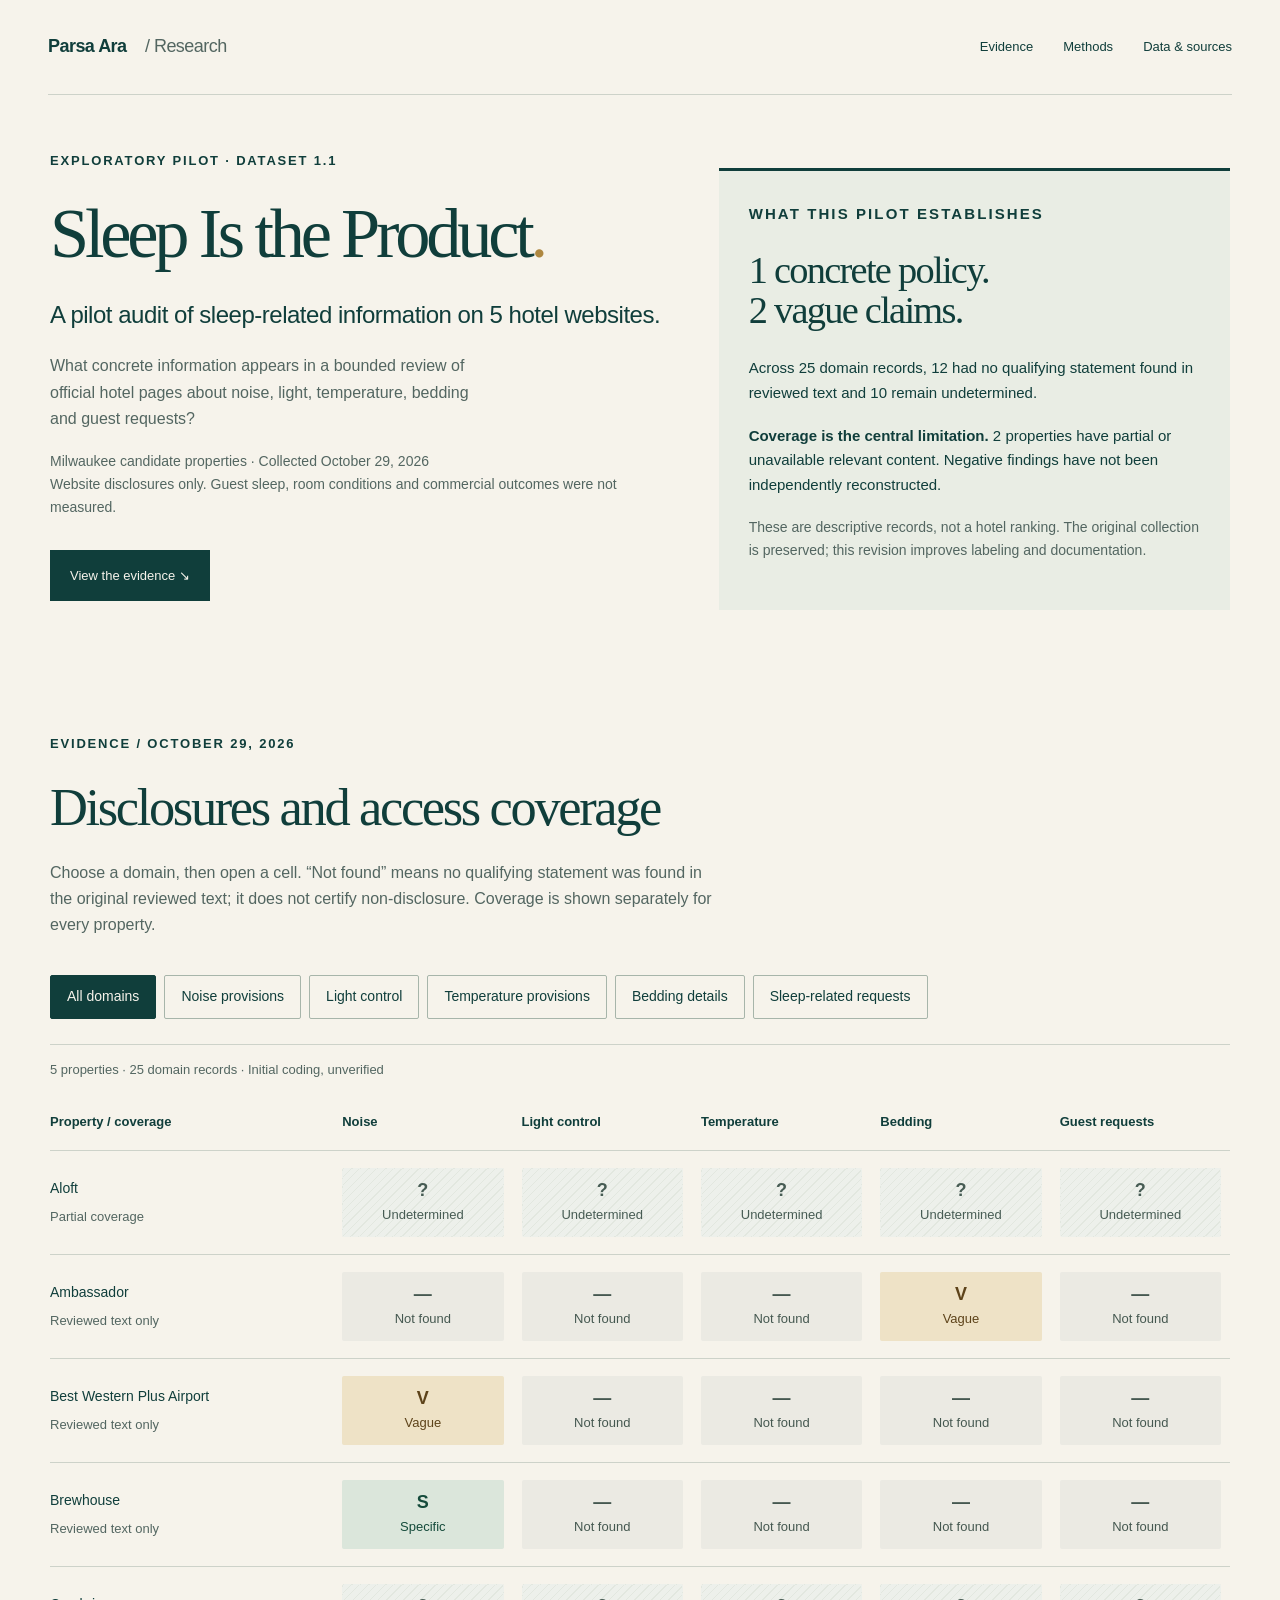
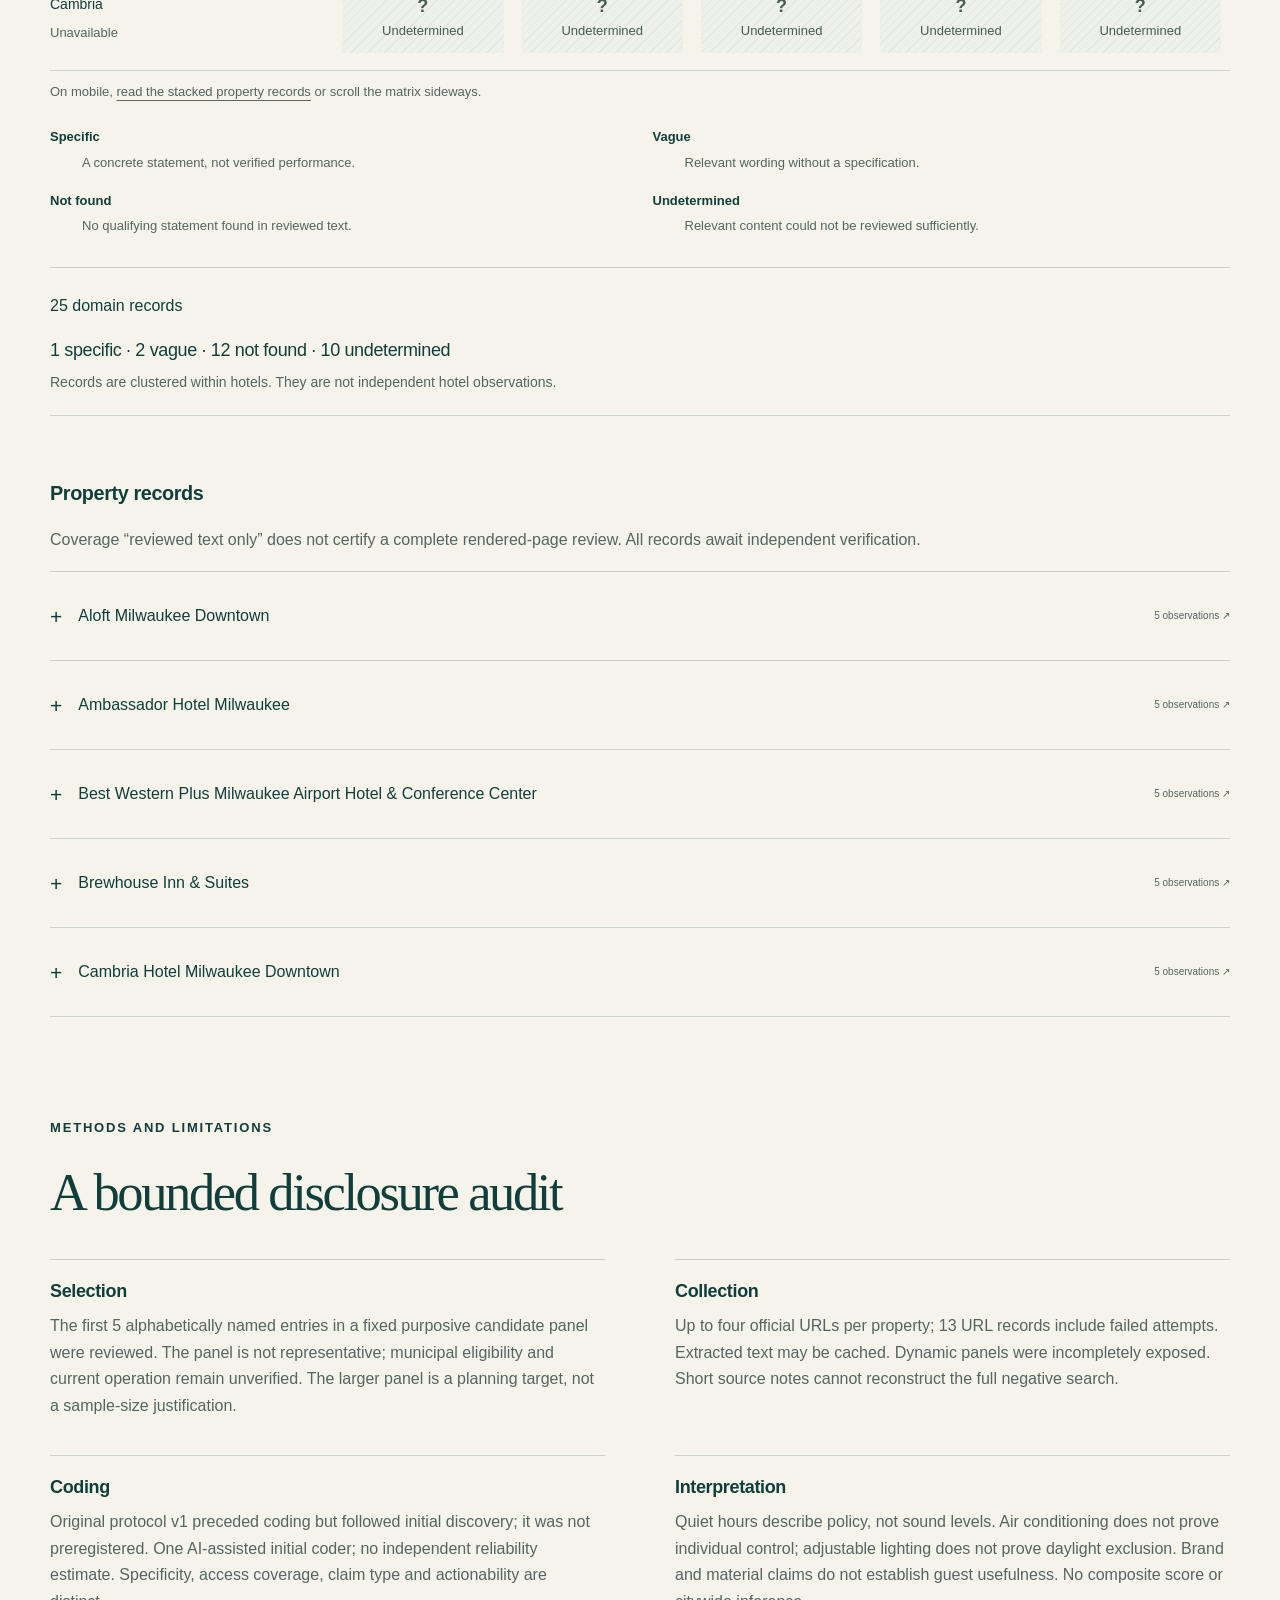
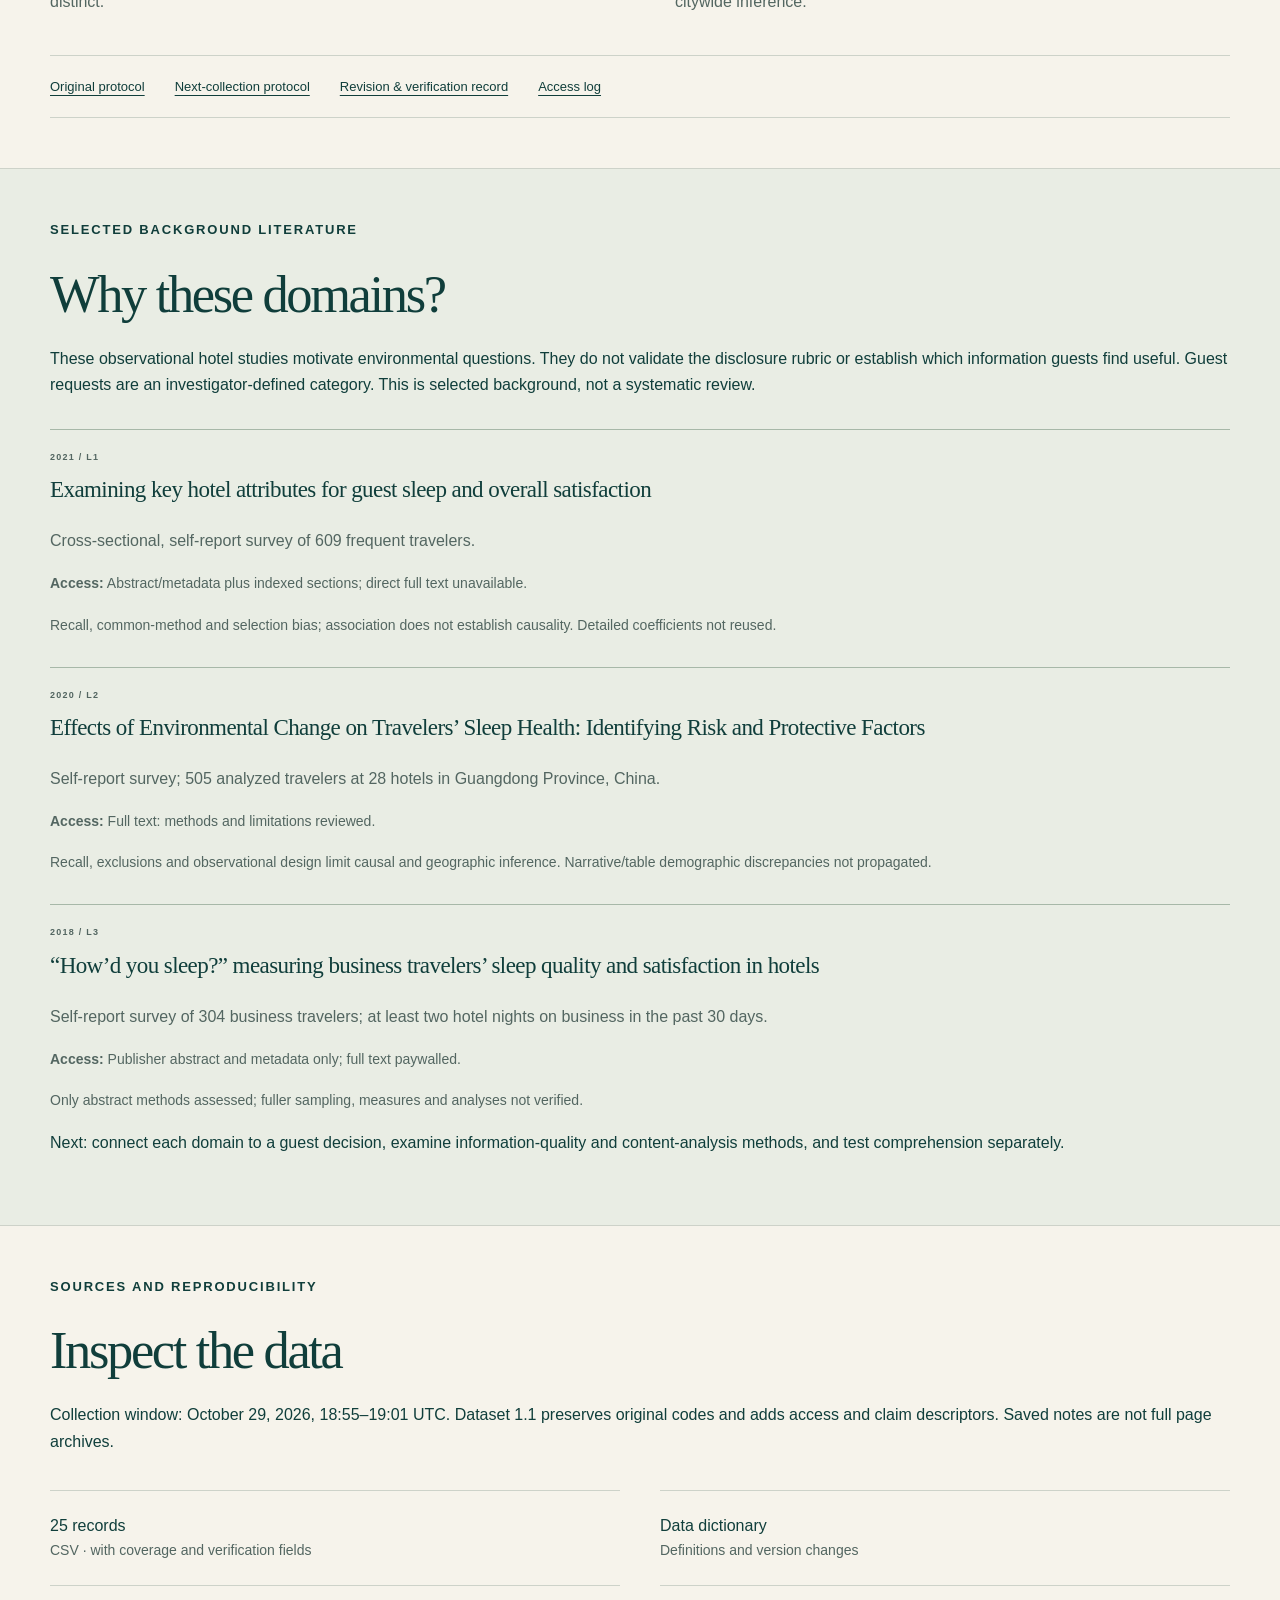
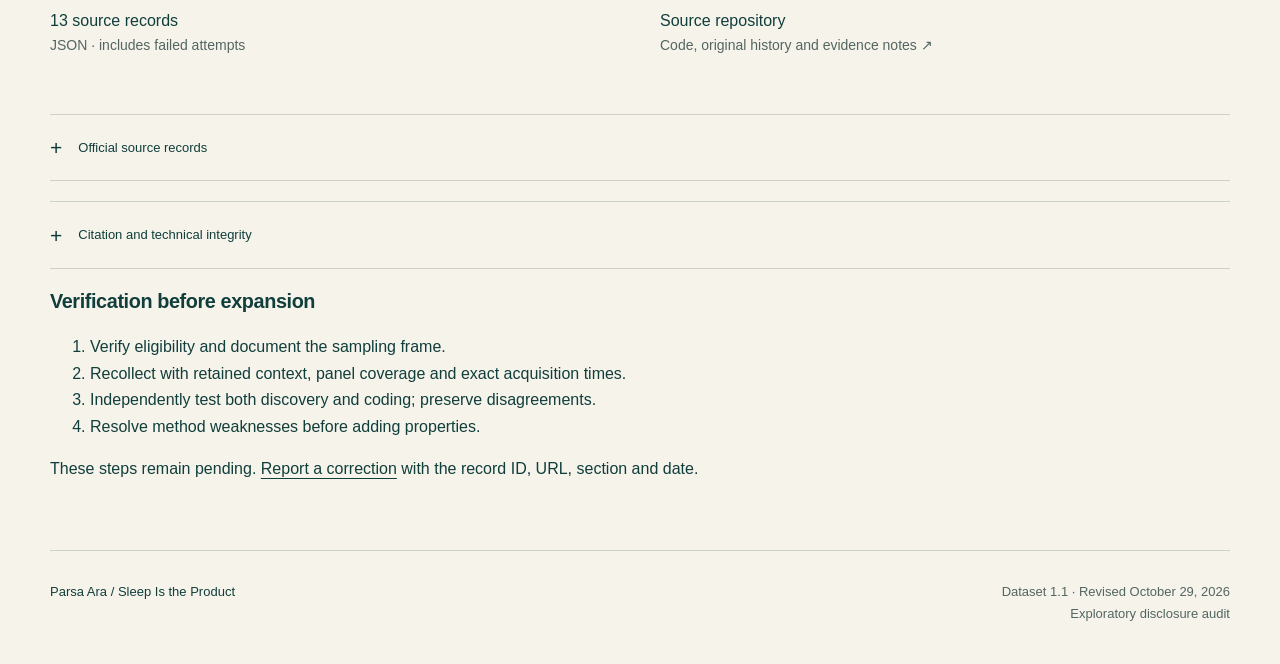
==== commit bf8a9096: "Simplify interface and improve evidence readability [skip ci]" ====
--- a/site/index.html
+++ b/site/index.html
@@ -1,36 +1,13 @@
-<!doctype html>
-<html lang="en">
-<head>
-<meta charset="utf-8"><meta name="viewport" content="width=device-width, initial-scale=1">
-<title>Sleep Is the Product — A five-hotel information pilot | Parsa Ara</title>
-<meta name="description" content="What can a guest learn about noise, light, temperature, bedding and choice before booking? An auditable five-hotel Milwaukee website pilot by Parsa Ara.">
-<meta name="theme-color" content="#103e3b"><link rel="icon" href="icon.svg" type="image/svg+xml">
-<link rel="stylesheet" href="style.css"><script src="app.js" defer></script>
-</head>
-<body>
-<a class="skip" href="#main">Skip to content</a>
-<header class="masthead"><a class="author" href="#">Parsa Ara <span>/ Research</span></a><nav aria-label="Main navigation"><a href="#pilot">Explore the pilot</a><a href="#methods">Methods</a><a href="#sources">Sources & data</a></nav></header>
-<main id="main">
-<section class="hero wrap" aria-labelledby="title">
-<div class="hero-copy"><p class="eyebrow"><span class="dot"></span> Five-hotel pilot · Milwaukee, Wisconsin</p><h1 id="title">Sleep Is<br>the Product<span class="gold">.</span></h1><p class="deck">A room can promise rest.<br>What can you actually know before booking?</p><p class="intro">An information audit of official hotel pages: noise, light, temperature, bedding and the choices a guest can make.</p><a class="primary" href="#pilot">Read the room, before the stay <span aria-hidden="true">↘</span></a><p class="fine hero-note">By Parsa Ara · Reviewed October 29, 2026<br>Website claims only. No guest sleep or revenue outcomes measured.</p></div>
-<aside class="night-note" aria-label="Two examples from the pilot"><div class="note-top"><span>THE NIGHT, IN WRITING</span><span aria-hidden="true">☾</span></div><p class="note-lead">A promise.<br>A detail.<br>A difference you can read.</p><div class="quote-example"><span class="mini-label">01 / An adjective</span><blockquote>“Luxury Linens”</blockquote><p>No material or construction specified in the reviewed list.</p><a href="https://ambassadormilwaukee.com/amenities-and-faqs">Ambassador · Amenities ↗</a></div><div class="quote-example"><span class="mini-label">02 / A timed policy</span><blockquote>“Quiet hours are from 10:00pm–6:00am daily.”</blockquote><p>Specific information; enforcement and sound levels untested.</p><a href="https://brewhousesuites.com/faq">Brewhouse · FAQ ↗</a></div><div class="note-bottom">AN AUDIT OF THE INFORMATION BEFORE A STAY</div></aside>
-</section>
-<div class="scope-band"><div class="wrap scope-inner"><p><strong>5</strong> properties reviewed</p><p><strong>25</strong> domain observations</p><p><strong>30</strong> candidates in the target panel</p><span>Protocol v1 / Initial coding</span></div></div>
-<section id="pilot" class="wrap section" aria-labelledby="pilot-title"><div class="section-heading"><p class="eyebrow">01 / Read the room</p><h2 id="pilot-title">What would you need to know<br>for a good night’s sleep?</h2><p>Select a question to focus the matrix. Open any cell for its evidence and access limits. These categories describe reviewed text, not the presence or absence of amenities.</p></div>
-<div class="question-tabs" role="group" aria-label="Focus a sleep information domain"><button type="button" data-focus="all" aria-pressed="true">All five questions</button><button type="button" data-focus="noise" aria-pressed="false">How quiet?</button><button type="button" data-focus="light" aria-pressed="false">How dark?</button><button type="button" data-focus="temperature" aria-pressed="false">Can I adjust it?</button><button type="button" data-focus="bedding" aria-pressed="false">What’s on the bed?</button><button type="button" data-focus="choice" aria-pressed="false">What can I request?</button></div>
-<div class="matrix-shell" tabindex="0" role="region" aria-label="Scrollable five-hotel information matrix"><table><caption>Five-hotel pilot · October 29, 2026 · Select a cell to read its evidence</caption><thead><tr><th scope="col">Official hotel pages</th><th scope="col" data-domain="noise">Noise</th><th scope="col" data-domain="light">Light control</th><th scope="col" data-domain="temperature">Temperature</th><th scope="col" data-domain="bedding">Bedding</th><th scope="col" data-domain="choice">Guest choice</th></tr></thead><tbody><tr><th scope="row"><span>Aloft</span><small>Partial room detail</small></th><td data-domain="noise"><a class="cell not_accessible" href="#evidence-H01-noise" data-observation="H01-noise" aria-label="Aloft: Noise, Not accessible. Read evidence"><span class="symbol" aria-hidden="true">?</span><span>Not accessible</span></a></td><td data-domain="light"><a class="cell not_accessible" href="#evidence-H01-light" data-observation="H01-light" aria-label="Aloft: Light control, Not accessible. Read evidence"><span class="symbol" aria-hidden="true">?</span><span>Not accessible</span></a></td><td data-domain="temperature"><a class="cell not_accessible" href="#evidence-H01-temperature" data-observation="H01-temperature" aria-label="Aloft: Temperature, Not accessible. Read evidence"><span class="symbol" aria-hidden="true">?</span><span>Not accessible</span></a></td><td data-domain="bedding"><a class="cell not_accessible" href="#evidence-H01-bedding" data-observation="H01-bedding" aria-label="Aloft: Bedding, Not accessible. Read evidence"><span class="symbol" aria-hidden="true">?</span><span>Not accessible</span></a></td><td data-domain="choice"><a class="cell not_accessible" href="#evidence-H01-choice" data-observation="H01-choice" aria-label="Aloft: Guest choice, Not accessible. Read evidence"><span class="symbol" aria-hidden="true">?</span><span>Not accessible</span></a></td></tr><tr><th scope="row"><span>Ambassador</span><small>Reviewed page text</small></th><td data-domain="noise"><a class="cell not_stated" href="#evidence-H02-noise" data-observation="H02-noise" aria-label="Ambassador: Noise, Not stated. Read evidence"><span class="symbol" aria-hidden="true">—</span><span>Not stated</span></a></td><td data-domain="light"><a class="cell not_stated" href="#evidence-H02-light" data-observation="H02-light" aria-label="Ambassador: Light control, Not stated. Read evidence"><span class="symbol" aria-hidden="true">—</span><span>Not stated</span></a></td><td data-domain="temperature"><a class="cell not_stated" href="#evidence-H02-temperature" data-observation="H02-temperature" aria-label="Ambassador: Temperature, Not stated. Read evidence"><span class="symbol" aria-hidden="true">—</span><span>Not stated</span></a></td><td data-domain="bedding"><a class="cell vague" href="#evidence-H02-bedding" data-observation="H02-bedding" aria-label="Ambassador: Bedding, Vague. Read evidence"><span class="symbol" aria-hidden="true">V</span><span>Vague</span></a></td><td data-domain="choice"><a class="cell not_stated" href="#evidence-H02-choice" data-observation="H02-choice" aria-label="Ambassador: Guest choice, Not stated. Read evidence"><span class="symbol" aria-hidden="true">—</span><span>Not stated</span></a></td></tr><tr><th scope="row"><span>Best Western Plus Airport</span><small>Reviewed room lists</small></th><td data-domain="noise"><a class="cell vague" href="#evidence-H03-noise" data-observation="H03-noise" aria-label="Best Western Plus Airport: Noise, Vague. Read evidence"><span class="symbol" aria-hidden="true">V</span><span>Vague</span></a></td><td data-domain="light"><a class="cell not_stated" href="#evidence-H03-light" data-observation="H03-light" aria-label="Best Western Plus Airport: Light control, Not stated. Read evidence"><span class="symbol" aria-hidden="true">—</span><span>Not stated</span></a></td><td data-domain="temperature"><a class="cell not_stated" href="#evidence-H03-temperature" data-observation="H03-temperature" aria-label="Best Western Plus Airport: Temperature, Not stated. Read evidence"><span class="symbol" aria-hidden="true">—</span><span>Not stated</span></a></td><td data-domain="bedding"><a class="cell not_stated" href="#evidence-H03-bedding" data-observation="H03-bedding" aria-label="Best Western Plus Airport: Bedding, Not stated. Read evidence"><span class="symbol" aria-hidden="true">—</span><span>Not stated</span></a></td><td data-domain="choice"><a class="cell not_stated" href="#evidence-H03-choice" data-observation="H03-choice" aria-label="Best Western Plus Airport: Guest choice, Not stated. Read evidence"><span class="symbol" aria-hidden="true">—</span><span>Not stated</span></a></td></tr><tr><th scope="row"><span>Brewhouse</span><small>Reviewed page text</small></th><td data-domain="noise"><a class="cell specific" href="#evidence-H04-noise" data-observation="H04-noise" aria-label="Brewhouse: Noise, Specific. Read evidence"><span class="symbol" aria-hidden="true">S</span><span>Specific</span></a></td><td data-domain="light"><a class="cell not_stated" href="#evidence-H04-light" data-observation="H04-light" aria-label="Brewhouse: Light control, Not stated. Read evidence"><span class="symbol" aria-hidden="true">—</span><span>Not stated</span></a></td><td data-domain="temperature"><a class="cell not_stated" href="#evidence-H04-temperature" data-observation="H04-temperature" aria-label="Brewhouse: Temperature, Not stated. Read evidence"><span class="symbol" aria-hidden="true">—</span><span>Not stated</span></a></td><td data-domain="bedding"><a class="cell not_stated" href="#evidence-H04-bedding" data-observation="H04-bedding" aria-label="Brewhouse: Bedding, Not stated. Read evidence"><span class="symbol" aria-hidden="true">—</span><span>Not stated</span></a></td><td data-domain="choice"><a class="cell not_stated" href="#evidence-H04-choice" data-observation="H04-choice" aria-label="Brewhouse: Guest choice, Not stated. Read evidence"><span class="symbol" aria-hidden="true">—</span><span>Not stated</span></a></td></tr><tr><th scope="row"><span>Cambria</span><small>Official pages inaccessible</small></th><td data-domain="noise"><a class="cell not_accessible" href="#evidence-H05-noise" data-observation="H05-noise" aria-label="Cambria: Noise, Not accessible. Read evidence"><span class="symbol" aria-hidden="true">?</span><span>Not accessible</span></a></td><td data-domain="light"><a class="cell not_accessible" href="#evidence-H05-light" data-observation="H05-light" aria-label="Cambria: Light control, Not accessible. Read evidence"><span class="symbol" aria-hidden="true">?</span><span>Not accessible</span></a></td><td data-domain="temperature"><a class="cell not_accessible" href="#evidence-H05-temperature" data-observation="H05-temperature" aria-label="Cambria: Temperature, Not accessible. Read evidence"><span class="symbol" aria-hidden="true">?</span><span>Not accessible</span></a></td><td data-domain="bedding"><a class="cell not_accessible" href="#evidence-H05-bedding" data-observation="H05-bedding" aria-label="Cambria: Bedding, Not accessible. Read evidence"><span class="symbol" aria-hidden="true">?</span><span>Not accessible</span></a></td><td data-domain="choice"><a class="cell not_accessible" href="#evidence-H05-choice" data-observation="H05-choice" aria-label="Cambria: Guest choice, Not accessible. Read evidence"><span class="symbol" aria-hidden="true">?</span><span>Not accessible</span></a></td></tr></tbody></table></div>
-<p class="scroll-hint">On a narrow screen, scroll the matrix sideways or use the full records below.</p>
-<div class="matrix-explainer"><dl class="legend"><div><dt><span class="key specific">S</span> Specific</dt><dd>A concrete feature or policy.</dd></div><div><dt><span class="key vague">V</span> Vague</dt><dd>Relevant wording without a specification.</dd></div><div><dt><span class="key not_stated">—</span> Not stated</dt><dd>No qualifying claim in reviewed text.</dd></div><div><dt><span class="key not_accessible">?</span> Not accessible</dt><dd>Relevant text or panels unavailable.</dd></div></dl><p class="care-note">A blank in our knowledge is not a missing amenity. Aloft has partial room detail; Cambria’s official pages could not be accessed. Neither is treated as a negative finding.</p></div>
-<div class="readout" aria-live="polite" aria-atomic="true"><p class="eyebrow" id="readout-title">All five domains / 25 cells</p><p id="readout-counts"><strong>1 specific</strong> · 2 vague · 12 not stated · 10 not accessible</p><p class="fine" id="readout-note">Descriptive counts for these pages only. No overall score or hotel ranking.</p></div>
-<aside class="inspector" id="inspector" aria-labelledby="inspector-title" tabindex="-1"><div><p class="eyebrow">Inside the evidence</p><h3 id="inspector-title">Brewhouse / Noise</h3><span id="inspector-status" class="badge specific">Specific</span></div><div id="inspector-body"><blockquote>Quiet hours are from 10:00pm–6:00am daily.</blockquote><p>A timed policy is specific. It does not establish actual sound levels or enforcement.</p><p class="fine">Scope: property-wide stated policy. Retrieval window: October 29, 2026, 18:55–19:01 UTC.</p><a href="https://brewhousesuites.com/faq">B2 — Official FAQ ↗</a></div></aside>
-<noscript><p class="notice">The complete matrix, source links and records work without JavaScript. Open a property below to read each cell’s evidence.</p></noscript>
-</section>
-<section class="interpretation"><div class="wrap interpretation-grid"><div><p class="eyebrow">02 / What the pilot says</p><h2>Specific words are useful.<br>They are still claims.</h2></div><div><p class="large-copy">Brewhouse states when quiet hours apply. Ambassador describes its linens with a quality adjective. Best Western’s room text promises quiet and rest without a concrete noise provision.</p><p>That is the distinction this pilot can observe. It cannot tell us which room is quieter, which mattress suits a guest, or whether anyone slept better. Two incomplete sites also prevent a fair comparison of disclosure across all five hotels.</p><p class="fine">Under a looser rule that treats bedding adjectives as specifics, the specific-cell count would change from one to two. The fixed rubric requires more detail. <a href="downloads/methods.md">Read the sensitivity note ↗</a></p></div></div></section>
-<section id="methods" class="wrap section" aria-labelledby="methods-title"><div class="section-heading"><p class="eyebrow">03 / How this was done</p><h2 id="methods-title">A small study, with visible edges.</h2></div><div class="method-grid"><article><span class="number">01</span><h3>Fix the question first.</h3><p>A purposive 30-name Milwaukee candidate panel and a five-domain rubric were committed before coding. The pilot uses its first five alphabetically named entries. Discovery began before the protocol lock; this is not a preregistered study.</p></article><article><span class="number">02</span><h3>Read a bounded set.</h3><p>Up to four official URLs per property: overview, room details and amenities or FAQs. The 13 URL records include failures. Reviews, booking prices and photo inference are excluded. Extracted text may be cached.</p></article><article><span class="number">03</span><h3>Keep unknowns intact.</h3><p>Each property gets five cells. Inaccessible detail stays separate from “not stated.” Bed size alone is not bedding specificity; room-type inventory alone is not sleep-specific guest choice.</p></article><article><span class="number">04</span><h3>Leave room for correction.</h3><p>One AI-assisted initial coder; no independent reliability estimate. Official addresses were located, but municipal eligibility remains to be checked. The other 25 candidates have not been collected.</p></article></div><div class="method-links"><a href="downloads/protocol.md">Coding protocol ↓</a><a href="downloads/methods.md">Full methods & sensitivity ↓</a><a href="downloads/access-log.md">Access log ↓</a></div>
-<div class="records"><h3>Every property. Every cell.</h3><p>Full records remain available for review, including the reasoning behind “not stated.”</p><details class="property-record"><summary>Aloft Milwaukee Downtown<span>5 observations ↗</span></summary><p class="fine">1230 N. Dr. Martin Luther King Jr. Dr., Milwaukee, WI 53212. Official address reviewed; municipal boundary verification pending</p><article class="evidence-entry" id="evidence-H01-noise"><h4>Noise <span class="badge not_accessible">Not accessible</span></h4><p>Room-detail cards and FAQ answers were not available in the extract; the overview alone cannot settle this domain.</p><p class="fine">Partial extraction; do not interpret as a disclosure failure or missing amenity.</p><p class="source-links"><a href="https://www.marriott.com/en-us/hotels/mkeal-aloft-milwaukee-downtown/overview/">A1 — Aloft — overview</a> · <a href="https://www.marriott.com/en-us/hotels/mkeal-aloft-milwaukee-downtown/rooms/">A2 — Aloft — accommodations</a></p><p class="fine">Scope: Reviewed property pages · Locator: Overview, room descriptions and amenities/FAQ text</p></article><article class="evidence-entry" id="evidence-H01-light"><h4>Light control <span class="badge not_accessible">Not accessible</span></h4><p>Room-detail cards and FAQ answers were not available in the extract; the overview alone cannot settle this domain.</p><p class="fine">Partial extraction; do not interpret as a disclosure failure or missing amenity.</p><p class="source-links"><a href="https://www.marriott.com/en-us/hotels/mkeal-aloft-milwaukee-downtown/overview/">A1 — Aloft — overview</a> · <a href="https://www.marriott.com/en-us/hotels/mkeal-aloft-milwaukee-downtown/rooms/">A2 — Aloft — accommodations</a></p><p class="fine">Scope: Reviewed property pages · Locator: Overview, room descriptions and amenities/FAQ text</p></article><article class="evidence-entry" id="evidence-H01-temperature"><h4>Temperature <span class="badge not_accessible">Not accessible</span></h4><p>Room-detail cards and FAQ answers were not available in the extract; the overview alone cannot settle this domain.</p><p class="fine">Partial extraction; do not interpret as a disclosure failure or missing amenity.</p><p class="source-links"><a href="https://www.marriott.com/en-us/hotels/mkeal-aloft-milwaukee-downtown/overview/">A1 — Aloft — overview</a> · <a href="https://www.marriott.com/en-us/hotels/mkeal-aloft-milwaukee-downtown/rooms/">A2 — Aloft — accommodations</a></p><p class="fine">Scope: Reviewed property pages · Locator: Overview, room descriptions and amenities/FAQ text</p></article><article class="evidence-entry" id="evidence-H01-bedding"><h4>Bedding <span class="badge not_accessible">Not accessible</span></h4><p>Room-detail cards and FAQ answers were not available in the extract; the overview alone cannot settle this domain.</p><p class="fine">Partial extraction; do not interpret as a disclosure failure or missing amenity.</p><p class="source-links"><a href="https://www.marriott.com/en-us/hotels/mkeal-aloft-milwaukee-downtown/overview/">A1 — Aloft — overview</a> · <a href="https://www.marriott.com/en-us/hotels/mkeal-aloft-milwaukee-downtown/rooms/">A2 — Aloft — accommodations</a></p><p class="fine">Scope: Reviewed property pages · Locator: Overview, room descriptions and amenities/FAQ text</p></article><article class="evidence-entry" id="evidence-H01-choice"><h4>Guest choice <span class="badge not_accessible">Not accessible</span></h4><p>Room-detail cards and FAQ answers were not available in the extract; the overview alone cannot settle this domain.</p><p class="fine">Partial extraction; do not interpret as a disclosure failure or missing amenity.</p><p class="source-links"><a href="https://www.marriott.com/en-us/hotels/mkeal-aloft-milwaukee-downtown/overview/">A1 — Aloft — overview</a> · <a href="https://www.marriott.com/en-us/hotels/mkeal-aloft-milwaukee-downtown/rooms/">A2 — Aloft — accommodations</a></p><p class="fine">Scope: Reviewed property pages · Locator: Overview, room descriptions and amenities/FAQ text</p></article></details><details class="property-record"><summary>Ambassador Hotel Milwaukee<span>5 observations ↗</span></summary><p class="fine">2308 W Wisconsin Ave, Milwaukee, WI 53233. Official address reviewed; municipal boundary verification pending</p><article class="evidence-entry" id="evidence-H02-noise"><h4>Noise <span class="badge not_stated">Not stated</span></h4><p>No qualifying noise statement in the reviewed accessible text.</p><p class="fine">Bounded page review; no inference that a feature is absent.</p><p class="source-links"><a href="https://ambassadormilwaukee.com/">M1 — Ambassador — home</a> · <a href="https://ambassadormilwaukee.com/guest-room-photos">M2 — Ambassador — guest rooms</a> · <a href="https://ambassadormilwaukee.com/amenities-and-faqs">M3 — Ambassador — amenities and FAQs</a></p><p class="fine">Scope: Reviewed property pages · Locator: Overview, room descriptions and amenities/FAQ text</p></article><article class="evidence-entry" id="evidence-H02-light"><h4>Light control <span class="badge not_stated">Not stated</span></h4><p>No qualifying light statement in the reviewed accessible text.</p><p class="fine">Bounded page review; no inference that a feature is absent.</p><p class="source-links"><a href="https://ambassadormilwaukee.com/">M1 — Ambassador — home</a> · <a href="https://ambassadormilwaukee.com/guest-room-photos">M2 — Ambassador — guest rooms</a> · <a href="https://ambassadormilwaukee.com/amenities-and-faqs">M3 — Ambassador — amenities and FAQs</a></p><p class="fine">Scope: Reviewed property pages · Locator: Overview, room descriptions and amenities/FAQ text</p></article><article class="evidence-entry" id="evidence-H02-temperature"><h4>Temperature <span class="badge not_stated">Not stated</span></h4><p>No qualifying temperature statement in the reviewed accessible text.</p><p class="fine">Bounded page review; no inference that a feature is absent.</p><p class="source-links"><a href="https://ambassadormilwaukee.com/">M1 — Ambassador — home</a> · <a href="https://ambassadormilwaukee.com/guest-room-photos">M2 — Ambassador — guest rooms</a> · <a href="https://ambassadormilwaukee.com/amenities-and-faqs">M3 — Ambassador — amenities and FAQs</a></p><p class="fine">Scope: Reviewed property pages · Locator: Overview, room descriptions and amenities/FAQ text</p></article><article class="evidence-entry" id="evidence-H02-bedding"><h4>Bedding <span class="badge vague">Vague</span></h4><blockquote>Luxury Linens</blockquote><p>A quality adjective without a material, construction, brand or other specification.</p><p class="fine">Bounded page review; no inference that a feature is absent.</p><p class="source-links"><a href="https://ambassadormilwaukee.com/amenities-and-faqs">M3 — Ambassador — amenities and FAQs</a></p><p class="fine">Scope: Reviewed property pages · Locator: Amenities list</p></article><article class="evidence-entry" id="evidence-H02-choice"><h4>Guest choice <span class="badge not_stated">Not stated</span></h4><p>No qualifying choice statement in the reviewed accessible text.</p><p class="fine">Bounded page review; no inference that a feature is absent.</p><p class="source-links"><a href="https://ambassadormilwaukee.com/">M1 — Ambassador — home</a> · <a href="https://ambassadormilwaukee.com/guest-room-photos">M2 — Ambassador — guest rooms</a> · <a href="https://ambassadormilwaukee.com/amenities-and-faqs">M3 — Ambassador — amenities and FAQs</a></p><p class="fine">Scope: Reviewed property pages · Locator: Overview, room descriptions and amenities/FAQ text</p></article></details><details class="property-record"><summary>Best Western Plus Milwaukee Airport Hotel &amp; Conference Center<span>5 observations ↗</span></summary><p class="fine">5105 S Howell Avenue, Milwaukee, WI 53207. Official address reviewed; municipal boundary verification pending</p><article class="evidence-entry" id="evidence-H03-noise"><h4>Noise <span class="badge vague">Vague</span></h4><blockquote>Enjoy quiet moments and restful nights in a thoughtfully designed Guest room.</blockquote><p>Explicit quiet/rest promise without an acoustic feature, placement option or timed policy.</p><p class="fine">Room-page extract contains cached/default dates; no rate or availability claim is used.</p><p class="source-links"><a href="https://www.bestwestern.com/en_US/book/milwaukee/hotel-rooms/best-western-plus-milwaukee-airport-hotel-conference-center/propertyCode.50056.html">W2 — Best Western — rooms and rates</a></p><p class="fine">Scope: Reviewed property pages · Locator: Guest Rooms &amp; Rates; repeated room-image caption</p></article><article class="evidence-entry" id="evidence-H03-light"><h4>Light control <span class="badge not_stated">Not stated</span></h4><p>No qualifying light statement in the reviewed accessible text.</p><p class="fine">Bounded page review; no inference that a feature is absent.</p><p class="source-links"><a href="https://www.bestwestern.com/content/best-western/en_US/booking-path/hotel-details.50056.html">W1 — Best Western — hotel overview</a> · <a href="https://www.bestwestern.com/en_US/book/milwaukee/hotel-rooms/best-western-plus-milwaukee-airport-hotel-conference-center/propertyCode.50056.html">W2 — Best Western — rooms and rates</a></p><p class="fine">Scope: Reviewed property pages · Locator: Overview, room descriptions and amenities/FAQ text</p></article><article class="evidence-entry" id="evidence-H03-temperature"><h4>Temperature <span class="badge not_stated">Not stated</span></h4><p>No qualifying temperature statement in the reviewed accessible text.</p><p class="fine">Bounded page review; no inference that a feature is absent.</p><p class="source-links"><a href="https://www.bestwestern.com/content/best-western/en_US/booking-path/hotel-details.50056.html">W1 — Best Western — hotel overview</a> · <a href="https://www.bestwestern.com/en_US/book/milwaukee/hotel-rooms/best-western-plus-milwaukee-airport-hotel-conference-center/propertyCode.50056.html">W2 — Best Western — rooms and rates</a></p><p class="fine">Scope: Reviewed property pages · Locator: Overview, room descriptions and amenities/FAQ text</p></article><article class="evidence-entry" id="evidence-H03-bedding"><h4>Bedding <span class="badge not_stated">Not stated</span></h4><p>No qualifying bedding statement in the reviewed accessible text.</p><p class="fine">Bounded page review; no inference that a feature is absent.</p><p class="source-links"><a href="https://www.bestwestern.com/content/best-western/en_US/booking-path/hotel-details.50056.html">W1 — Best Western — hotel overview</a> · <a href="https://www.bestwestern.com/en_US/book/milwaukee/hotel-rooms/best-western-plus-milwaukee-airport-hotel-conference-center/propertyCode.50056.html">W2 — Best Western — rooms and rates</a></p><p class="fine">Scope: Reviewed property pages · Locator: Overview, room descriptions and amenities/FAQ text</p></article><article class="evidence-entry" id="evidence-H03-choice"><h4>Guest choice <span class="badge not_stated">Not stated</span></h4><p>Bed-size inventories and non-smoking status alone do not meet the sleep-specific choice rule.</p><p class="fine">Bounded page review; no inference that a feature is absent.</p><p class="source-links"><a href="https://www.bestwestern.com/content/best-western/en_US/booking-path/hotel-details.50056.html">W1 — Best Western — hotel overview</a> · <a href="https://www.bestwestern.com/en_US/book/milwaukee/hotel-rooms/best-western-plus-milwaukee-airport-hotel-conference-center/propertyCode.50056.html">W2 — Best Western — rooms and rates</a></p><p class="fine">Scope: Reviewed property pages · Locator: Overview, room descriptions and amenities/FAQ text</p></article></details><details class="property-record"><summary>Brewhouse Inn &amp; Suites<span>5 observations ↗</span></summary><p class="fine">1215 N 10th Street, Milwaukee, WI 53205. Official address reviewed; municipal boundary verification pending</p><article class="evidence-entry" id="evidence-H04-noise"><h4>Noise <span class="badge specific">Specific</span></h4><blockquote>Quiet hours are from 10:00pm–6:00am daily.</blockquote><p>A timed noise-management policy is specific. It does not establish actual sound levels or enforcement.</p><p class="fine">Hotel claim only; no room testing or enforcement observation.</p><p class="source-links"><a href="https://brewhousesuites.com/faq">B2 — Brewhouse — FAQs</a></p><p class="fine">Scope: Property-wide stated policy · Locator: Does the hotel lock its doors at night?</p></article><article class="evidence-entry" id="evidence-H04-light"><h4>Light control <span class="badge not_stated">Not stated</span></h4><p>Window size and loft brightness are described, but no light-control feature is stated.</p><p class="fine">Bounded page review; no inference that a feature is absent.</p><p class="source-links"><a href="https://brewhousesuites.com/stay">B1 — Brewhouse — accommodations</a> · <a href="https://brewhousesuites.com/faq">B2 — Brewhouse — FAQs</a></p><p class="fine">Scope: Reviewed property pages · Locator: Overview, room descriptions and amenities/FAQ text</p></article><article class="evidence-entry" id="evidence-H04-temperature"><h4>Temperature <span class="badge not_stated">Not stated</span></h4><p>No qualifying temperature statement in the reviewed accessible text.</p><p class="fine">Bounded page review; no inference that a feature is absent.</p><p class="source-links"><a href="https://brewhousesuites.com/stay">B1 — Brewhouse — accommodations</a> · <a href="https://brewhousesuites.com/faq">B2 — Brewhouse — FAQs</a></p><p class="fine">Scope: Reviewed property pages · Locator: Overview, room descriptions and amenities/FAQ text</p></article><article class="evidence-entry" id="evidence-H04-bedding"><h4>Bedding <span class="badge not_stated">Not stated</span></h4><p>The page lists bed sizes and arrangements, which do not meet the predeclared bedding-specificity rule.</p><p class="fine">Bounded page review; no inference that a feature is absent.</p><p class="source-links"><a href="https://brewhousesuites.com/stay">B1 — Brewhouse — accommodations</a> · <a href="https://brewhousesuites.com/faq">B2 — Brewhouse — FAQs</a></p><p class="fine">Scope: Reviewed property pages · Locator: Overview, room descriptions and amenities/FAQ text</p></article><article class="evidence-entry" id="evidence-H04-choice"><h4>Guest choice <span class="badge not_stated">Not stated</span></h4><p>Room-size choices and on-request massage fall outside the predeclared sleep-equipment/placement choice domain.</p><p class="fine">Bounded page review; no inference that a feature is absent.</p><p class="source-links"><a href="https://brewhousesuites.com/stay">B1 — Brewhouse — accommodations</a> · <a href="https://brewhousesuites.com/faq">B2 — Brewhouse — FAQs</a></p><p class="fine">Scope: Reviewed property pages · Locator: Overview, room descriptions and amenities/FAQ text</p></article></details><details class="property-record"><summary>Cambria Hotel Milwaukee Downtown<span>5 observations ↗</span></summary><p class="fine">503 N Plankinton Ave, Milwaukee, WI 53203. Address in indexed official text only; live verification and municipal boundary check pending</p><article class="evidence-entry" id="evidence-H05-noise"><h4>Noise <span class="badge not_accessible">Not accessible</span></h4><p>Official page retrieval failed. Search-index text is a lead, not eligible coding evidence.</p><p class="fine">TLS/access failure in this research environment; no negative or positive inference.</p><p class="source-links"><a href="https://www.cambriahotelmke.com/">C1 — Cambria — home</a> · <a href="https://www.cambriahotelmke.com/rooms">C2 — Cambria — guessed rooms path</a> · <a href="https://www.cambriahotelmke.com/downtown-milwaukee-hotel-rooms">C3 — Cambria — guest rooms</a> · <a href="https://www.cambriahotelmke.com/downtown-milwaukee-hotel">C4 — Cambria — hotel amenities</a></p><p class="fine">Scope: Reviewed property pages · Locator: Overview, room descriptions and amenities/FAQ text</p></article><article class="evidence-entry" id="evidence-H05-light"><h4>Light control <span class="badge not_accessible">Not accessible</span></h4><p>Official page retrieval failed. Search-index text is a lead, not eligible coding evidence.</p><p class="fine">TLS/access failure in this research environment; no negative or positive inference.</p><p class="source-links"><a href="https://www.cambriahotelmke.com/">C1 — Cambria — home</a> · <a href="https://www.cambriahotelmke.com/rooms">C2 — Cambria — guessed rooms path</a> · <a href="https://www.cambriahotelmke.com/downtown-milwaukee-hotel-rooms">C3 — Cambria — guest rooms</a> · <a href="https://www.cambriahotelmke.com/downtown-milwaukee-hotel">C4 — Cambria — hotel amenities</a></p><p class="fine">Scope: Reviewed property pages · Locator: Overview, room descriptions and amenities/FAQ text</p></article><article class="evidence-entry" id="evidence-H05-temperature"><h4>Temperature <span class="badge not_accessible">Not accessible</span></h4><p>Official page retrieval failed. Search-index text is a lead, not eligible coding evidence.</p><p class="fine">TLS/access failure in this research environment; no negative or positive inference.</p><p class="source-links"><a href="https://www.cambriahotelmke.com/">C1 — Cambria — home</a> · <a href="https://www.cambriahotelmke.com/rooms">C2 — Cambria — guessed rooms path</a> · <a href="https://www.cambriahotelmke.com/downtown-milwaukee-hotel-rooms">C3 — Cambria — guest rooms</a> · <a href="https://www.cambriahotelmke.com/downtown-milwaukee-hotel">C4 — Cambria — hotel amenities</a></p><p class="fine">Scope: Reviewed property pages · Locator: Overview, room descriptions and amenities/FAQ text</p></article><article class="evidence-entry" id="evidence-H05-bedding"><h4>Bedding <span class="badge not_accessible">Not accessible</span></h4><p>Official page retrieval failed. Search-index text is a lead, not eligible coding evidence.</p><p class="fine">TLS/access failure in this research environment; no negative or positive inference.</p><p class="source-links"><a href="https://www.cambriahotelmke.com/">C1 — Cambria — home</a> · <a href="https://www.cambriahotelmke.com/rooms">C2 — Cambria — guessed rooms path</a> · <a href="https://www.cambriahotelmke.com/downtown-milwaukee-hotel-rooms">C3 — Cambria — guest rooms</a> · <a href="https://www.cambriahotelmke.com/downtown-milwaukee-hotel">C4 — Cambria — hotel amenities</a></p><p class="fine">Scope: Reviewed property pages · Locator: Overview, room descriptions and amenities/FAQ text</p></article><article class="evidence-entry" id="evidence-H05-choice"><h4>Guest choice <span class="badge not_accessible">Not accessible</span></h4><p>Official page retrieval failed. Search-index text is a lead, not eligible coding evidence.</p><p class="fine">TLS/access failure in this research environment; no negative or positive inference.</p><p class="source-links"><a href="https://www.cambriahotelmke.com/">C1 — Cambria — home</a> · <a href="https://www.cambriahotelmke.com/rooms">C2 — Cambria — guessed rooms path</a> · <a href="https://www.cambriahotelmke.com/downtown-milwaukee-hotel-rooms">C3 — Cambria — guest rooms</a> · <a href="https://www.cambriahotelmke.com/downtown-milwaukee-hotel">C4 — Cambria — hotel amenities</a></p><p class="fine">Scope: Reviewed property pages · Locator: Overview, room descriptions and amenities/FAQ text</p></article></details></div></section>
-<section class="literature-section"><div class="wrap section"><div class="section-heading"><p class="eyebrow">04 / Research behind the questions</p><h2>Environment matters to the question.<br>This audit does not test its effects.</h2><p>Primary studies help choose useful categories. Their observational, self-reported findings do not validate a website score or establish a causal effect on sleep.</p></div><div class="papers"><article class="paper"><p class="eyebrow">2021 / L1</p><h3><a href="https://pubmed.ncbi.nlm.nih.gov/37113273/">Examining key hotel attributes for guest sleep and overall satisfaction</a></h3><p>Cross-sectional, self-report survey of 609 frequent travelers.</p><p class="fine"><strong>Access:</strong> Abstract/metadata plus indexed sections; direct full text unavailable.</p><p class="fine">Recall, common-method and selection bias; association does not establish causality. Detailed coefficients not reused.</p></article><article class="paper"><p class="eyebrow">2020 / L2</p><h3><a href="https://www.frontiersin.org/journals/psychology/articles/10.3389/fpsyg.2020.00724/full">Effects of Environmental Change on Travelers’ Sleep Health: Identifying Risk and Protective Factors</a></h3><p>Self-report survey; 505 analyzed travelers at 28 hotels in Guangdong Province, China.</p><p class="fine"><strong>Access:</strong> Full text: methods and limitations reviewed.</p><p class="fine">Recall, exclusions and observational design limit causal and geographic inference. Narrative/table demographic discrepancies not propagated.</p></article><article class="paper"><p class="eyebrow">2018 / L3</p><h3><a href="https://www.emerald.com/jhti/article-abstract/1/3/188/208036/How-d-you-sleep-measuring-business-travelers-sleep?redirectedFrom=PDF">“How’d you sleep?” measuring business travelers’ sleep quality and satisfaction in hotels</a></h3><p>Self-report survey of 304 business travelers; at least two hotel nights on business in the past 30 days.</p><p class="fine"><strong>Access:</strong> Publisher abstract and metadata only; full text paywalled.</p><p class="fine">Only abstract methods assessed; fuller sampling, measures and analyses not verified.</p></article></div><p class="fine">The guest-choice category is investigator-defined. No clinical threshold, ideal room temperature or financial effect is inferred. <a href="downloads/literature.json">Read the literature evidence table ↓</a></p></div></section>
-<section id="sources" class="wrap section" aria-labelledby="sources-title"><div class="section-heading"><p class="eyebrow">05 / Follow the evidence</p><h2 id="sources-title">Open data. Explicit access limits.</h2><p>Collected October 29, 2026, 18:55–19:01 UTC. These are short research notes with source links, not archived copies of hotel websites. Hashes verify the saved files; they do not certify a hotel claim.</p></div><div class="downloads"><a href="downloads/observations.csv" download><strong>25 observations</strong><span>CSV / property × domain</span><span aria-hidden="true">↓</span></a><a href="downloads/sources.json" download><strong>13 URL records</strong><span>JSON / provenance & access</span><span aria-hidden="true">↓</span></a><a href="downloads/candidate-panel.csv" download><strong>30 candidate names</strong><span>CSV / 5 pilot, 25 uncollected</span><span aria-hidden="true">↓</span></a><a href="downloads/data-dictionary.md" download><strong>Data dictionary</strong><span>Markdown / fields & definitions</span><span aria-hidden="true">↓</span></a></div><details class="source-details"><summary>View all official hotel source records <span>13 URLs</span></summary><ol class="source-list"><li><a href="https://www.marriott.com/en-us/hotels/mkeal-aloft-milwaukee-downtown/overview/">A1 — Aloft — overview</a><span>page text partial</span><p>Overview readable; property/room detail cards not fully populated. No guest reviews used.</p></li><li><a href="https://www.marriott.com/en-us/hotels/mkeal-aloft-milwaukee-downtown/rooms/">A2 — Aloft — accommodations</a><span>page text partial</span><p>Room detail cards missing; FAQ answers rendered as dashes. No booking dates entered.</p></li><li><a href="https://ambassadormilwaukee.com/">M1 — Ambassador — home</a><span>page text</span><p>Overview readable; personalized service is generic, not a sleep request mechanism.</p></li><li><a href="https://ambassadormilwaukee.com/guest-room-photos">M2 — Ambassador — guest rooms</a><span>page text</span><p>Room descriptions and amenities readable. Photos not used as evidence.</p></li><li><a href="https://ambassadormilwaukee.com/amenities-and-faqs">M3 — Ambassador — amenities and FAQs</a><span>page text</span><p>Amenities/FAQ text readable.</p></li><li><a href="https://www.bestwestern.com/content/best-western/en_US/booking-path/hotel-details.50056.html">W1 — Best Western — hotel overview</a><span>page text partial</span><p>Overview readable; amenity headings unpopulated. Supplemented with W2.</p></li><li><a href="https://www.bestwestern.com/en_US/book/milwaukee/hotel-rooms/best-western-plus-milwaukee-airport-hotel-conference-center/propertyCode.50056.html">W2 — Best Western — rooms and rates</a><span>page text</span><p>Room-specific amenity lists readable. Extract carried default/cached October 5–6 dates; prices and availability excluded.</p></li><li><a href="https://brewhousesuites.com/stay">B1 — Brewhouse — accommodations</a><span>page text</span><p>Room inventory and in-room amenities readable; no photo inference.</p></li><li><a href="https://brewhousesuites.com/faq">B2 — Brewhouse — FAQs</a><span>page text</span><p>Quiet-hours claim readable. Policy not independently verified.</p></li><li><a href="https://www.cambriahotelmke.com/">C1 — Cambria — home</a><span>unavailable index lead</span><p>Direct open timed out. Search index exposed text; not coded.</p></li><li><a href="https://www.cambriahotelmke.com/rooms">C2 — Cambria — guessed rooms path</a><span>unavailable</span><p>Guessed path inaccessible; correct rooms URL subsequently discovered.</p></li><li><a href="https://www.cambriahotelmke.com/downtown-milwaukee-hotel-rooms">C3 — Cambria — guest rooms</a><span>unavailable index lead</span><p>Direct fetch 502. Browser failed ERR_SSL_VERSION_OR_CIPHER_MISMATCH; Python TLS handshake failed. Indexed text not coded.</p></li><li><a href="https://www.cambriahotelmke.com/downtown-milwaukee-hotel">C4 — Cambria — hotel amenities</a><span>unavailable index lead</span><p>Direct open timed out. Indexed text not coded.</p></li></ol></details><p class="fine"><a href="downloads/checksums.sha256">Download-file checksums ↓</a> · <a href="downloads/summary.json">Reproducible summary ↓</a> · Source-note hashes also ship in the repository.</p></section>
-<section class="next wrap"><p class="eyebrow">Next milestone / Not yet started</p><h2>Better access.<br>A second reader.<br>Then a larger panel.</h2><p>Retry the unavailable pages, independently double-code the pilot, verify eligibility and complete the 30-property panel. Partner and guest validation would need a separate protocol. No hotel or participant has been contacted.</p><a href="downloads/methods.md">See the validation path ↗</a></section>
-</main>
-<footer class="wrap"><p>Parsa Ara <span>/ Sleep Is the Product</span></p><p>Five-hotel pilot · Protocol v1 · October 2026<br>Website information audit. No guest outcomes measured.</p></footer>
-</body></html>
+<!doctype html><html lang="en"><head><meta charset="utf-8"><meta name="viewport" content="width=device-width, initial-scale=1"><title>Sleep Is the Product — disclosure pilot | Parsa Ara</title><meta name="description" content="A source-linked pilot audit of sleep-related disclosures on five Milwaukee hotel websites."><link rel="icon" href="icon.svg"><link rel="stylesheet" href="style.css"><script src="app.js" defer></script></head><body>
+<a class="skip" href="#main">Skip to content</a><header class="masthead"><a class="author" href="#">Parsa Ara <span>/ Research</span></a><nav aria-label="Main navigation"><a href="#pilot">Evidence</a><a href="#methods">Methods</a><a href="#sources">Data & sources</a></nav></header><main id="main">
+<section class="hero wrap"><div><p class="eyebrow">Exploratory pilot · Dataset 1.1</p><h1>Sleep Is the Product<span class="gold">.</span></h1><p class="deck">A pilot audit of sleep-related information on 5 hotel websites.</p><p class="intro">What concrete information appears in a bounded review of official hotel pages about noise, light, temperature, bedding and guest requests?</p><p class="fine">Milwaukee candidate properties · Collected October 29, 2026<br>Website disclosures only. Guest sleep, room conditions and commercial outcomes were not measured.</p><a class="primary" href="#pilot">View the evidence ↘</a></div><aside class="finding"><p class="eyebrow">What this pilot establishes</p><h2>1 concrete policy.<br>2 vague claims.</h2><p>Across 25 domain records, 12 had no qualifying statement found in reviewed text and 10 remain undetermined.</p><p><strong>Coverage is the central limitation.</strong> 2 properties have partial or unavailable relevant content. Negative findings have not been independently reconstructed.</p><p class="fine">These are descriptive records, not a hotel ranking. The original collection is preserved; this revision improves labeling and documentation.</p></aside></section>
+<section id="pilot" class="wrap section"><div class="section-heading"><p class="eyebrow">Evidence / October 29, 2026</p><h2>Disclosures and access coverage</h2><p>Choose a domain, then open a cell. “Not found” means no qualifying statement was found in the original reviewed text; it does not certify non-disclosure. Coverage is shown separately for every property.</p></div>
+<div class="question-tabs" role="group" aria-label="Focus a domain"><button data-focus="all" aria-pressed="true">All domains</button><button data-focus="noise" aria-pressed="false">Noise provisions</button><button data-focus="light" aria-pressed="false">Light control</button><button data-focus="temperature" aria-pressed="false">Temperature provisions</button><button data-focus="bedding" aria-pressed="false">Bedding details</button><button data-focus="choice" aria-pressed="false">Sleep-related requests</button></div>
+<div class="matrix-shell" tabindex="0" role="region" aria-label="Scrollable disclosure matrix"><table><caption>5 properties · 25 domain records · Initial coding, unverified</caption><thead><tr><th scope="col">Property / coverage</th><th scope="col" data-domain="noise">Noise</th><th scope="col" data-domain="light">Light control</th><th scope="col" data-domain="temperature">Temperature</th><th scope="col" data-domain="bedding">Bedding</th><th scope="col" data-domain="choice">Guest requests</th></tr></thead><tbody><tr><th scope="row"><span>Aloft</span><small>Partial coverage</small></th><td data-domain="noise"><a class="cell not_accessible" href="#evidence-H01-noise" data-observation="H01-noise" aria-label="Aloft: Noise, Undetermined. Read evidence"><span class="symbol" aria-hidden="true">?</span><span>Undetermined</span></a></td><td data-domain="light"><a class="cell not_accessible" href="#evidence-H01-light" data-observation="H01-light" aria-label="Aloft: Light control, Undetermined. Read evidence"><span class="symbol" aria-hidden="true">?</span><span>Undetermined</span></a></td><td data-domain="temperature"><a class="cell not_accessible" href="#evidence-H01-temperature" data-observation="H01-temperature" aria-label="Aloft: Temperature, Undetermined. Read evidence"><span class="symbol" aria-hidden="true">?</span><span>Undetermined</span></a></td><td data-domain="bedding"><a class="cell not_accessible" href="#evidence-H01-bedding" data-observation="H01-bedding" aria-label="Aloft: Bedding, Undetermined. Read evidence"><span class="symbol" aria-hidden="true">?</span><span>Undetermined</span></a></td><td data-domain="choice"><a class="cell not_accessible" href="#evidence-H01-choice" data-observation="H01-choice" aria-label="Aloft: Guest choice, Undetermined. Read evidence"><span class="symbol" aria-hidden="true">?</span><span>Undetermined</span></a></td></tr><tr><th scope="row"><span>Ambassador</span><small>Reviewed text only</small></th><td data-domain="noise"><a class="cell not_stated" href="#evidence-H02-noise" data-observation="H02-noise" aria-label="Ambassador: Noise, Not found. Read evidence"><span class="symbol" aria-hidden="true">—</span><span>Not found</span></a></td><td data-domain="light"><a class="cell not_stated" href="#evidence-H02-light" data-observation="H02-light" aria-label="Ambassador: Light control, Not found. Read evidence"><span class="symbol" aria-hidden="true">—</span><span>Not found</span></a></td><td data-domain="temperature"><a class="cell not_stated" href="#evidence-H02-temperature" data-observation="H02-temperature" aria-label="Ambassador: Temperature, Not found. Read evidence"><span class="symbol" aria-hidden="true">—</span><span>Not found</span></a></td><td data-domain="bedding"><a class="cell vague" href="#evidence-H02-bedding" data-observation="H02-bedding" aria-label="Ambassador: Bedding, Vague. Read evidence"><span class="symbol" aria-hidden="true">V</span><span>Vague</span></a></td><td data-domain="choice"><a class="cell not_stated" href="#evidence-H02-choice" data-observation="H02-choice" aria-label="Ambassador: Guest choice, Not found. Read evidence"><span class="symbol" aria-hidden="true">—</span><span>Not found</span></a></td></tr><tr><th scope="row"><span>Best Western Plus Airport</span><small>Reviewed text only</small></th><td data-domain="noise"><a class="cell vague" href="#evidence-H03-noise" data-observation="H03-noise" aria-label="Best Western Plus Airport: Noise, Vague. Read evidence"><span class="symbol" aria-hidden="true">V</span><span>Vague</span></a></td><td data-domain="light"><a class="cell not_stated" href="#evidence-H03-light" data-observation="H03-light" aria-label="Best Western Plus Airport: Light control, Not found. Read evidence"><span class="symbol" aria-hidden="true">—</span><span>Not found</span></a></td><td data-domain="temperature"><a class="cell not_stated" href="#evidence-H03-temperature" data-observation="H03-temperature" aria-label="Best Western Plus Airport: Temperature, Not found. Read evidence"><span class="symbol" aria-hidden="true">—</span><span>Not found</span></a></td><td data-domain="bedding"><a class="cell not_stated" href="#evidence-H03-bedding" data-observation="H03-bedding" aria-label="Best Western Plus Airport: Bedding, Not found. Read evidence"><span class="symbol" aria-hidden="true">—</span><span>Not found</span></a></td><td data-domain="choice"><a class="cell not_stated" href="#evidence-H03-choice" data-observation="H03-choice" aria-label="Best Western Plus Airport: Guest choice, Not found. Read evidence"><span class="symbol" aria-hidden="true">—</span><span>Not found</span></a></td></tr><tr><th scope="row"><span>Brewhouse</span><small>Reviewed text only</small></th><td data-domain="noise"><a class="cell specific" href="#evidence-H04-noise" data-observation="H04-noise" aria-label="Brewhouse: Noise, Specific. Read evidence"><span class="symbol" aria-hidden="true">S</span><span>Specific</span></a></td><td data-domain="light"><a class="cell not_stated" href="#evidence-H04-light" data-observation="H04-light" aria-label="Brewhouse: Light control, Not found. Read evidence"><span class="symbol" aria-hidden="true">—</span><span>Not found</span></a></td><td data-domain="temperature"><a class="cell not_stated" href="#evidence-H04-temperature" data-observation="H04-temperature" aria-label="Brewhouse: Temperature, Not found. Read evidence"><span class="symbol" aria-hidden="true">—</span><span>Not found</span></a></td><td data-domain="bedding"><a class="cell not_stated" href="#evidence-H04-bedding" data-observation="H04-bedding" aria-label="Brewhouse: Bedding, Not found. Read evidence"><span class="symbol" aria-hidden="true">—</span><span>Not found</span></a></td><td data-domain="choice"><a class="cell not_stated" href="#evidence-H04-choice" data-observation="H04-choice" aria-label="Brewhouse: Guest choice, Not found. Read evidence"><span class="symbol" aria-hidden="true">—</span><span>Not found</span></a></td></tr><tr><th scope="row"><span>Cambria</span><small>Unavailable</small></th><td data-domain="noise"><a class="cell not_accessible" href="#evidence-H05-noise" data-observation="H05-noise" aria-label="Cambria: Noise, Undetermined. Read evidence"><span class="symbol" aria-hidden="true">?</span><span>Undetermined</span></a></td><td data-domain="light"><a class="cell not_accessible" href="#evidence-H05-light" data-observation="H05-light" aria-label="Cambria: Light control, Undetermined. Read evidence"><span class="symbol" aria-hidden="true">?</span><span>Undetermined</span></a></td><td data-domain="temperature"><a class="cell not_accessible" href="#evidence-H05-temperature" data-observation="H05-temperature" aria-label="Cambria: Temperature, Undetermined. Read evidence"><span class="symbol" aria-hidden="true">?</span><span>Undetermined</span></a></td><td data-domain="bedding"><a class="cell not_accessible" href="#evidence-H05-bedding" data-observation="H05-bedding" aria-label="Cambria: Bedding, Undetermined. Read evidence"><span class="symbol" aria-hidden="true">?</span><span>Undetermined</span></a></td><td data-domain="choice"><a class="cell not_accessible" href="#evidence-H05-choice" data-observation="H05-choice" aria-label="Cambria: Guest choice, Undetermined. Read evidence"><span class="symbol" aria-hidden="true">?</span><span>Undetermined</span></a></td></tr></tbody></table></div>
+<p class="scroll-hint">On mobile, <a href="#records">read the stacked property records</a> or scroll the matrix sideways.</p><dl class="legend"><div><dt>Specific</dt><dd>A concrete statement, not verified performance.</dd></div><div><dt>Vague</dt><dd>Relevant wording without a specification.</dd></div><div><dt>Not found</dt><dd>No qualifying statement found in reviewed text.</dd></div><div><dt>Undetermined</dt><dd>Relevant content could not be reviewed sufficiently.</dd></div></dl>
+<div class="readout" aria-live="polite" aria-atomic="true"><p id="readout-title">25 domain records</p><p id="readout-counts">1 specific · 2 vague · 12 not found · 10 undetermined</p><p class="fine" id="readout-note">Records are clustered within hotels. They are not independent hotel observations.</p></div>
+<aside class="inspector" id="inspector" aria-labelledby="inspector-title" tabindex="-1"><div><p class="eyebrow">Evidence detail</p><h3 id="inspector-title">Select a cell</h3><span id="inspector-status"></span></div><div id="inspector-body"><p>Open a matrix cell or use the complete property records below.</p></div></aside>
+<div class="records" id="records"><h3>Property records</h3><p>Coverage “reviewed text only” does not certify a complete rendered-page review. All records await independent verification.</p><details class="property-record"><summary>Aloft Milwaukee Downtown<span>5 observations ↗</span></summary><p class="fine">1230 N. Dr. Martin Luther King Jr. Dr., Milwaukee, WI 53212. Official address reviewed; municipal boundary verification pending</p><article class="evidence-entry" id="evidence-H01-noise"><h4>Noise <span class="badge not_accessible">Undetermined</span></h4><p>Room-detail cards and FAQ answers were not available in the extract; the overview alone cannot settle this domain.</p><p class="fine">Partial extraction; do not interpret as a disclosure failure or missing amenity.</p><p class="fine">Coverage: partial · Claim type: no classified claim · Actionability: not evaluated · Independently verified: no</p><p class="source-links"><a href="https://www.marriott.com/en-us/hotels/mkeal-aloft-milwaukee-downtown/overview/">A1 — Aloft — overview</a> · <a href="https://www.marriott.com/en-us/hotels/mkeal-aloft-milwaukee-downtown/rooms/">A2 — Aloft — accommodations</a></p><p class="fine">Scope: Reviewed property pages · Locator: Overview, room descriptions and amenities/FAQ text</p></article><article class="evidence-entry" id="evidence-H01-light"><h4>Light control <span class="badge not_accessible">Undetermined</span></h4><p>Room-detail cards and FAQ answers were not available in the extract; the overview alone cannot settle this domain.</p><p class="fine">Partial extraction; do not interpret as a disclosure failure or missing amenity.</p><p class="fine">Coverage: partial · Claim type: no classified claim · Actionability: not evaluated · Independently verified: no</p><p class="source-links"><a href="https://www.marriott.com/en-us/hotels/mkeal-aloft-milwaukee-downtown/overview/">A1 — Aloft — overview</a> · <a href="https://www.marriott.com/en-us/hotels/mkeal-aloft-milwaukee-downtown/rooms/">A2 — Aloft — accommodations</a></p><p class="fine">Scope: Reviewed property pages · Locator: Overview, room descriptions and amenities/FAQ text</p></article><article class="evidence-entry" id="evidence-H01-temperature"><h4>Temperature <span class="badge not_accessible">Undetermined</span></h4><p>Room-detail cards and FAQ answers were not available in the extract; the overview alone cannot settle this domain.</p><p class="fine">Partial extraction; do not interpret as a disclosure failure or missing amenity.</p><p class="fine">Coverage: partial · Claim type: no classified claim · Actionability: not evaluated · Independently verified: no</p><p class="source-links"><a href="https://www.marriott.com/en-us/hotels/mkeal-aloft-milwaukee-downtown/overview/">A1 — Aloft — overview</a> · <a href="https://www.marriott.com/en-us/hotels/mkeal-aloft-milwaukee-downtown/rooms/">A2 — Aloft — accommodations</a></p><p class="fine">Scope: Reviewed property pages · Locator: Overview, room descriptions and amenities/FAQ text</p></article><article class="evidence-entry" id="evidence-H01-bedding"><h4>Bedding <span class="badge not_accessible">Undetermined</span></h4><p>Room-detail cards and FAQ answers were not available in the extract; the overview alone cannot settle this domain.</p><p class="fine">Partial extraction; do not interpret as a disclosure failure or missing amenity.</p><p class="fine">Coverage: partial · Claim type: no classified claim · Actionability: not evaluated · Independently verified: no</p><p class="source-links"><a href="https://www.marriott.com/en-us/hotels/mkeal-aloft-milwaukee-downtown/overview/">A1 — Aloft — overview</a> · <a href="https://www.marriott.com/en-us/hotels/mkeal-aloft-milwaukee-downtown/rooms/">A2 — Aloft — accommodations</a></p><p class="fine">Scope: Reviewed property pages · Locator: Overview, room descriptions and amenities/FAQ text</p></article><article class="evidence-entry" id="evidence-H01-choice"><h4>Guest choice <span class="badge not_accessible">Undetermined</span></h4><p>Room-detail cards and FAQ answers were not available in the extract; the overview alone cannot settle this domain.</p><p class="fine">Partial extraction; do not interpret as a disclosure failure or missing amenity.</p><p class="fine">Coverage: partial · Claim type: no classified claim · Actionability: not evaluated · Independently verified: no</p><p class="source-links"><a href="https://www.marriott.com/en-us/hotels/mkeal-aloft-milwaukee-downtown/overview/">A1 — Aloft — overview</a> · <a href="https://www.marriott.com/en-us/hotels/mkeal-aloft-milwaukee-downtown/rooms/">A2 — Aloft — accommodations</a></p><p class="fine">Scope: Reviewed property pages · Locator: Overview, room descriptions and amenities/FAQ text</p></article></details><details class="property-record"><summary>Ambassador Hotel Milwaukee<span>5 observations ↗</span></summary><p class="fine">2308 W Wisconsin Ave, Milwaukee, WI 53233. Official address reviewed; municipal boundary verification pending</p><article class="evidence-entry" id="evidence-H02-noise"><h4>Noise <span class="badge not_stated">Not found</span></h4><p>No qualifying noise statement in the reviewed accessible text.</p><p class="fine">Bounded page review; no inference that a feature is absent.</p><p class="fine">Coverage: reviewed text only · Claim type: no classified claim · Actionability: not evaluated · Independently verified: no</p><p class="source-links"><a href="https://ambassadormilwaukee.com/">M1 — Ambassador — home</a> · <a href="https://ambassadormilwaukee.com/guest-room-photos">M2 — Ambassador — guest rooms</a> · <a href="https://ambassadormilwaukee.com/amenities-and-faqs">M3 — Ambassador — amenities and FAQs</a></p><p class="fine">Scope: Reviewed property pages · Locator: Overview, room descriptions and amenities/FAQ text</p></article><article class="evidence-entry" id="evidence-H02-light"><h4>Light control <span class="badge not_stated">Not found</span></h4><p>No qualifying light statement in the reviewed accessible text.</p><p class="fine">Bounded page review; no inference that a feature is absent.</p><p class="fine">Coverage: reviewed text only · Claim type: no classified claim · Actionability: not evaluated · Independently verified: no</p><p class="source-links"><a href="https://ambassadormilwaukee.com/">M1 — Ambassador — home</a> · <a href="https://ambassadormilwaukee.com/guest-room-photos">M2 — Ambassador — guest rooms</a> · <a href="https://ambassadormilwaukee.com/amenities-and-faqs">M3 — Ambassador — amenities and FAQs</a></p><p class="fine">Scope: Reviewed property pages · Locator: Overview, room descriptions and amenities/FAQ text</p></article><article class="evidence-entry" id="evidence-H02-temperature"><h4>Temperature <span class="badge not_stated">Not found</span></h4><p>No qualifying temperature statement in the reviewed accessible text.</p><p class="fine">Bounded page review; no inference that a feature is absent.</p><p class="fine">Coverage: reviewed text only · Claim type: no classified claim · Actionability: not evaluated · Independently verified: no</p><p class="source-links"><a href="https://ambassadormilwaukee.com/">M1 — Ambassador — home</a> · <a href="https://ambassadormilwaukee.com/guest-room-photos">M2 — Ambassador — guest rooms</a> · <a href="https://ambassadormilwaukee.com/amenities-and-faqs">M3 — Ambassador — amenities and FAQs</a></p><p class="fine">Scope: Reviewed property pages · Locator: Overview, room descriptions and amenities/FAQ text</p></article><article class="evidence-entry" id="evidence-H02-bedding"><h4>Bedding <span class="badge vague">Vague</span></h4><blockquote>Luxury Linens</blockquote><p>A quality adjective without a material, construction, brand or other specification.</p><p class="fine">Bounded page review; no inference that a feature is absent.</p><p class="fine">Coverage: reviewed text only · Claim type: quality adjective · Actionability: not evaluated · Independently verified: no</p><p class="source-links"><a href="https://ambassadormilwaukee.com/amenities-and-faqs">M3 — Ambassador — amenities and FAQs</a></p><p class="fine">Scope: Reviewed property pages · Locator: Amenities list</p></article><article class="evidence-entry" id="evidence-H02-choice"><h4>Guest choice <span class="badge not_stated">Not found</span></h4><p>No qualifying choice statement in the reviewed accessible text.</p><p class="fine">Bounded page review; no inference that a feature is absent.</p><p class="fine">Coverage: reviewed text only · Claim type: no classified claim · Actionability: not evaluated · Independently verified: no</p><p class="source-links"><a href="https://ambassadormilwaukee.com/">M1 — Ambassador — home</a> · <a href="https://ambassadormilwaukee.com/guest-room-photos">M2 — Ambassador — guest rooms</a> · <a href="https://ambassadormilwaukee.com/amenities-and-faqs">M3 — Ambassador — amenities and FAQs</a></p><p class="fine">Scope: Reviewed property pages · Locator: Overview, room descriptions and amenities/FAQ text</p></article></details><details class="property-record"><summary>Best Western Plus Milwaukee Airport Hotel &amp; Conference Center<span>5 observations ↗</span></summary><p class="fine">5105 S Howell Avenue, Milwaukee, WI 53207. Official address reviewed; municipal boundary verification pending</p><article class="evidence-entry" id="evidence-H03-noise"><h4>Noise <span class="badge vague">Vague</span></h4><blockquote>Enjoy quiet moments and restful nights in a thoughtfully designed Guest room.</blockquote><p>Explicit quiet/rest promise without an acoustic feature, placement option or timed policy.</p><p class="fine">Room-page extract contains cached/default dates; no rate or availability claim is used.</p><p class="fine">Coverage: reviewed text only · Claim type: promotional claim · Actionability: not evaluated · Independently verified: no</p><p class="source-links"><a href="https://www.bestwestern.com/en_US/book/milwaukee/hotel-rooms/best-western-plus-milwaukee-airport-hotel-conference-center/propertyCode.50056.html">W2 — Best Western — rooms and rates</a></p><p class="fine">Scope: Reviewed property pages · Locator: Guest Rooms &amp; Rates; repeated room-image caption</p></article><article class="evidence-entry" id="evidence-H03-light"><h4>Light control <span class="badge not_stated">Not found</span></h4><p>No qualifying light statement in the reviewed accessible text.</p><p class="fine">Bounded page review; no inference that a feature is absent.</p><p class="fine">Coverage: reviewed text only · Claim type: no classified claim · Actionability: not evaluated · Independently verified: no</p><p class="source-links"><a href="https://www.bestwestern.com/content/best-western/en_US/booking-path/hotel-details.50056.html">W1 — Best Western — hotel overview</a> · <a href="https://www.bestwestern.com/en_US/book/milwaukee/hotel-rooms/best-western-plus-milwaukee-airport-hotel-conference-center/propertyCode.50056.html">W2 — Best Western — rooms and rates</a></p><p class="fine">Scope: Reviewed property pages · Locator: Overview, room descriptions and amenities/FAQ text</p></article><article class="evidence-entry" id="evidence-H03-temperature"><h4>Temperature <span class="badge not_stated">Not found</span></h4><p>No qualifying temperature statement in the reviewed accessible text.</p><p class="fine">Bounded page review; no inference that a feature is absent.</p><p class="fine">Coverage: reviewed text only · Claim type: no classified claim · Actionability: not evaluated · Independently verified: no</p><p class="source-links"><a href="https://www.bestwestern.com/content/best-western/en_US/booking-path/hotel-details.50056.html">W1 — Best Western — hotel overview</a> · <a href="https://www.bestwestern.com/en_US/book/milwaukee/hotel-rooms/best-western-plus-milwaukee-airport-hotel-conference-center/propertyCode.50056.html">W2 — Best Western — rooms and rates</a></p><p class="fine">Scope: Reviewed property pages · Locator: Overview, room descriptions and amenities/FAQ text</p></article><article class="evidence-entry" id="evidence-H03-bedding"><h4>Bedding <span class="badge not_stated">Not found</span></h4><p>No qualifying bedding statement in the reviewed accessible text.</p><p class="fine">Bounded page review; no inference that a feature is absent.</p><p class="fine">Coverage: reviewed text only · Claim type: no classified claim · Actionability: not evaluated · Independently verified: no</p><p class="source-links"><a href="https://www.bestwestern.com/content/best-western/en_US/booking-path/hotel-details.50056.html">W1 — Best Western — hotel overview</a> · <a href="https://www.bestwestern.com/en_US/book/milwaukee/hotel-rooms/best-western-plus-milwaukee-airport-hotel-conference-center/propertyCode.50056.html">W2 — Best Western — rooms and rates</a></p><p class="fine">Scope: Reviewed property pages · Locator: Overview, room descriptions and amenities/FAQ text</p></article><article class="evidence-entry" id="evidence-H03-choice"><h4>Guest choice <span class="badge not_stated">Not found</span></h4><p>Bed-size inventories and non-smoking status alone do not meet the sleep-specific choice rule.</p><p class="fine">Bounded page review; no inference that a feature is absent.</p><p class="fine">Coverage: reviewed text only · Claim type: no classified claim · Actionability: not evaluated · Independently verified: no</p><p class="source-links"><a href="https://www.bestwestern.com/content/best-western/en_US/booking-path/hotel-details.50056.html">W1 — Best Western — hotel overview</a> · <a href="https://www.bestwestern.com/en_US/book/milwaukee/hotel-rooms/best-western-plus-milwaukee-airport-hotel-conference-center/propertyCode.50056.html">W2 — Best Western — rooms and rates</a></p><p class="fine">Scope: Reviewed property pages · Locator: Overview, room descriptions and amenities/FAQ text</p></article></details><details class="property-record"><summary>Brewhouse Inn &amp; Suites<span>5 observations ↗</span></summary><p class="fine">1215 N 10th Street, Milwaukee, WI 53205. Official address reviewed; municipal boundary verification pending</p><article class="evidence-entry" id="evidence-H04-noise"><h4>Noise <span class="badge specific">Specific</span></h4><blockquote>Quiet hours are from 10:00pm–6:00am daily.</blockquote><p>A timed noise-management policy is specific. It does not establish actual sound levels or enforcement.</p><p class="fine">Hotel claim only; no room testing or enforcement observation.</p><p class="fine">Coverage: reviewed text only · Claim type: timed policy · Actionability: not evaluated · Independently verified: no</p><p class="source-links"><a href="https://brewhousesuites.com/faq">B2 — Brewhouse — FAQs</a></p><p class="fine">Scope: Property-wide stated policy · Locator: Does the hotel lock its doors at night?</p></article><article class="evidence-entry" id="evidence-H04-light"><h4>Light control <span class="badge not_stated">Not found</span></h4><p>Window size and loft brightness are described, but no light-control feature is stated.</p><p class="fine">Bounded page review; no inference that a feature is absent.</p><p class="fine">Coverage: reviewed text only · Claim type: no classified claim · Actionability: not evaluated · Independently verified: no</p><p class="source-links"><a href="https://brewhousesuites.com/stay">B1 — Brewhouse — accommodations</a> · <a href="https://brewhousesuites.com/faq">B2 — Brewhouse — FAQs</a></p><p class="fine">Scope: Reviewed property pages · Locator: Overview, room descriptions and amenities/FAQ text</p></article><article class="evidence-entry" id="evidence-H04-temperature"><h4>Temperature <span class="badge not_stated">Not found</span></h4><p>No qualifying temperature statement in the reviewed accessible text.</p><p class="fine">Bounded page review; no inference that a feature is absent.</p><p class="fine">Coverage: reviewed text only · Claim type: no classified claim · Actionability: not evaluated · Independently verified: no</p><p class="source-links"><a href="https://brewhousesuites.com/stay">B1 — Brewhouse — accommodations</a> · <a href="https://brewhousesuites.com/faq">B2 — Brewhouse — FAQs</a></p><p class="fine">Scope: Reviewed property pages · Locator: Overview, room descriptions and amenities/FAQ text</p></article><article class="evidence-entry" id="evidence-H04-bedding"><h4>Bedding <span class="badge not_stated">Not found</span></h4><p>The page lists bed sizes and arrangements, which do not meet the predeclared bedding-specificity rule.</p><p class="fine">Bounded page review; no inference that a feature is absent.</p><p class="fine">Coverage: reviewed text only · Claim type: no classified claim · Actionability: not evaluated · Independently verified: no</p><p class="source-links"><a href="https://brewhousesuites.com/stay">B1 — Brewhouse — accommodations</a> · <a href="https://brewhousesuites.com/faq">B2 — Brewhouse — FAQs</a></p><p class="fine">Scope: Reviewed property pages · Locator: Overview, room descriptions and amenities/FAQ text</p></article><article class="evidence-entry" id="evidence-H04-choice"><h4>Guest choice <span class="badge not_stated">Not found</span></h4><p>Room-size choices and on-request massage fall outside the predeclared sleep-equipment/placement choice domain.</p><p class="fine">Bounded page review; no inference that a feature is absent.</p><p class="fine">Coverage: reviewed text only · Claim type: no classified claim · Actionability: not evaluated · Independently verified: no</p><p class="source-links"><a href="https://brewhousesuites.com/stay">B1 — Brewhouse — accommodations</a> · <a href="https://brewhousesuites.com/faq">B2 — Brewhouse — FAQs</a></p><p class="fine">Scope: Reviewed property pages · Locator: Overview, room descriptions and amenities/FAQ text</p></article></details><details class="property-record"><summary>Cambria Hotel Milwaukee Downtown<span>5 observations ↗</span></summary><p class="fine">503 N Plankinton Ave, Milwaukee, WI 53203. Address in indexed official text only; live verification and municipal boundary check pending</p><article class="evidence-entry" id="evidence-H05-noise"><h4>Noise <span class="badge not_accessible">Undetermined</span></h4><p>Official page retrieval failed. Search-index text is a lead, not eligible coding evidence.</p><p class="fine">TLS/access failure in this research environment; no negative or positive inference.</p><p class="fine">Coverage: unavailable · Claim type: no classified claim · Actionability: not evaluated · Independently verified: no</p><p class="source-links"><a href="https://www.cambriahotelmke.com/">C1 — Cambria — home</a> · <a href="https://www.cambriahotelmke.com/rooms">C2 — Cambria — guessed rooms path</a> · <a href="https://www.cambriahotelmke.com/downtown-milwaukee-hotel-rooms">C3 — Cambria — guest rooms</a> · <a href="https://www.cambriahotelmke.com/downtown-milwaukee-hotel">C4 — Cambria — hotel amenities</a></p><p class="fine">Scope: Reviewed property pages · Locator: Overview, room descriptions and amenities/FAQ text</p></article><article class="evidence-entry" id="evidence-H05-light"><h4>Light control <span class="badge not_accessible">Undetermined</span></h4><p>Official page retrieval failed. Search-index text is a lead, not eligible coding evidence.</p><p class="fine">TLS/access failure in this research environment; no negative or positive inference.</p><p class="fine">Coverage: unavailable · Claim type: no classified claim · Actionability: not evaluated · Independently verified: no</p><p class="source-links"><a href="https://www.cambriahotelmke.com/">C1 — Cambria — home</a> · <a href="https://www.cambriahotelmke.com/rooms">C2 — Cambria — guessed rooms path</a> · <a href="https://www.cambriahotelmke.com/downtown-milwaukee-hotel-rooms">C3 — Cambria — guest rooms</a> · <a href="https://www.cambriahotelmke.com/downtown-milwaukee-hotel">C4 — Cambria — hotel amenities</a></p><p class="fine">Scope: Reviewed property pages · Locator: Overview, room descriptions and amenities/FAQ text</p></article><article class="evidence-entry" id="evidence-H05-temperature"><h4>Temperature <span class="badge not_accessible">Undetermined</span></h4><p>Official page retrieval failed. Search-index text is a lead, not eligible coding evidence.</p><p class="fine">TLS/access failure in this research environment; no negative or positive inference.</p><p class="fine">Coverage: unavailable · Claim type: no classified claim · Actionability: not evaluated · Independently verified: no</p><p class="source-links"><a href="https://www.cambriahotelmke.com/">C1 — Cambria — home</a> · <a href="https://www.cambriahotelmke.com/rooms">C2 — Cambria — guessed rooms path</a> · <a href="https://www.cambriahotelmke.com/downtown-milwaukee-hotel-rooms">C3 — Cambria — guest rooms</a> · <a href="https://www.cambriahotelmke.com/downtown-milwaukee-hotel">C4 — Cambria — hotel amenities</a></p><p class="fine">Scope: Reviewed property pages · Locator: Overview, room descriptions and amenities/FAQ text</p></article><article class="evidence-entry" id="evidence-H05-bedding"><h4>Bedding <span class="badge not_accessible">Undetermined</span></h4><p>Official page retrieval failed. Search-index text is a lead, not eligible coding evidence.</p><p class="fine">TLS/access failure in this research environment; no negative or positive inference.</p><p class="fine">Coverage: unavailable · Claim type: no classified claim · Actionability: not evaluated · Independently verified: no</p><p class="source-links"><a href="https://www.cambriahotelmke.com/">C1 — Cambria — home</a> · <a href="https://www.cambriahotelmke.com/rooms">C2 — Cambria — guessed rooms path</a> · <a href="https://www.cambriahotelmke.com/downtown-milwaukee-hotel-rooms">C3 — Cambria — guest rooms</a> · <a href="https://www.cambriahotelmke.com/downtown-milwaukee-hotel">C4 — Cambria — hotel amenities</a></p><p class="fine">Scope: Reviewed property pages · Locator: Overview, room descriptions and amenities/FAQ text</p></article><article class="evidence-entry" id="evidence-H05-choice"><h4>Guest choice <span class="badge not_accessible">Undetermined</span></h4><p>Official page retrieval failed. Search-index text is a lead, not eligible coding evidence.</p><p class="fine">TLS/access failure in this research environment; no negative or positive inference.</p><p class="fine">Coverage: unavailable · Claim type: no classified claim · Actionability: not evaluated · Independently verified: no</p><p class="source-links"><a href="https://www.cambriahotelmke.com/">C1 — Cambria — home</a> · <a href="https://www.cambriahotelmke.com/rooms">C2 — Cambria — guessed rooms path</a> · <a href="https://www.cambriahotelmke.com/downtown-milwaukee-hotel-rooms">C3 — Cambria — guest rooms</a> · <a href="https://www.cambriahotelmke.com/downtown-milwaukee-hotel">C4 — Cambria — hotel amenities</a></p><p class="fine">Scope: Reviewed property pages · Locator: Overview, room descriptions and amenities/FAQ text</p></article></details></div></section>
+<section id="methods" class="wrap section"><div class="section-heading"><p class="eyebrow">Methods and limitations</p><h2>A bounded disclosure audit</h2></div><div class="method-grid"><article><h3>Selection</h3><p>The first 5 alphabetically named entries in a fixed purposive candidate panel were reviewed. The panel is not representative; municipal eligibility and current operation remain unverified. The larger panel is a planning target, not a sample-size justification.</p></article><article><h3>Collection</h3><p>Up to four official URLs per property; 13 URL records include failed attempts. Extracted text may be cached. Dynamic panels were incompletely exposed. Short source notes cannot reconstruct the full negative search.</p></article><article><h3>Coding</h3><p>Original protocol v1 preceded coding but followed initial discovery; it was not preregistered. One AI-assisted initial coder; no independent reliability estimate. Specificity, access coverage, claim type and actionability are distinct.</p></article><article><h3>Interpretation</h3><p>Quiet hours describe policy, not sound levels. Air conditioning does not prove individual control; adjustable lighting does not prove daylight exclusion. Brand and material claims do not establish guest usefulness. No composite score or citywide inference.</p></article></div><div class="method-links"><a href="downloads/protocol.md">Original protocol</a><a href="downloads/protocol-v2.md">Next-collection protocol</a><a href="downloads/revision-and-verification.md">Revision & verification record</a><a href="downloads/access-log.md">Access log</a></div></section>
+<section class="literature-section"><div class="wrap section"><p class="eyebrow">Selected background literature</p><h2>Why these domains?</h2><p>These observational hotel studies motivate environmental questions. They do not validate the disclosure rubric or establish which information guests find useful. Guest requests are an investigator-defined category. This is selected background, not a systematic review.</p><article class="paper"><p class="eyebrow">2021 / L1</p><h3><a href="https://pubmed.ncbi.nlm.nih.gov/37113273/">Examining key hotel attributes for guest sleep and overall satisfaction</a></h3><p>Cross-sectional, self-report survey of 609 frequent travelers.</p><p class="fine"><strong>Access:</strong> Abstract/metadata plus indexed sections; direct full text unavailable.</p><p class="fine">Recall, common-method and selection bias; association does not establish causality. Detailed coefficients not reused.</p></article><article class="paper"><p class="eyebrow">2020 / L2</p><h3><a href="https://www.frontiersin.org/journals/psychology/articles/10.3389/fpsyg.2020.00724/full">Effects of Environmental Change on Travelers’ Sleep Health: Identifying Risk and Protective Factors</a></h3><p>Self-report survey; 505 analyzed travelers at 28 hotels in Guangdong Province, China.</p><p class="fine"><strong>Access:</strong> Full text: methods and limitations reviewed.</p><p class="fine">Recall, exclusions and observational design limit causal and geographic inference. Narrative/table demographic discrepancies not propagated.</p></article><article class="paper"><p class="eyebrow">2018 / L3</p><h3><a href="https://www.emerald.com/jhti/article-abstract/1/3/188/208036/How-d-you-sleep-measuring-business-travelers-sleep?redirectedFrom=PDF">“How’d you sleep?” measuring business travelers’ sleep quality and satisfaction in hotels</a></h3><p>Self-report survey of 304 business travelers; at least two hotel nights on business in the past 30 days.</p><p class="fine"><strong>Access:</strong> Publisher abstract and metadata only; full text paywalled.</p><p class="fine">Only abstract methods assessed; fuller sampling, measures and analyses not verified.</p></article><p>Next: connect each domain to a guest decision, examine information-quality and content-analysis methods, and test comprehension separately.</p></div></section>
+<section id="sources" class="wrap section"><p class="eyebrow">Sources and reproducibility</p><h2>Inspect the data</h2><p>Collection window: October 29, 2026, 18:55–19:01 UTC. Dataset 1.1 preserves original codes and adds access and claim descriptors. Saved notes are not full page archives.</p><div class="downloads"><a href="downloads/observations.csv" download><strong>25 records</strong><span>CSV · with coverage and verification fields</span></a><a href="downloads/data-dictionary.md"><strong>Data dictionary</strong><span>Definitions and version changes</span></a><a href="downloads/sources.json"><strong>13 source records</strong><span>JSON · includes failed attempts</span></a><a href="https://github.com/parsaara01-stack/sleep-is-the-product"><strong>Source repository</strong><span>Code, original history and evidence notes ↗</span></a></div><details class="source-details"><summary>Official source records</summary><ol class="source-list"><li><a href="https://www.marriott.com/en-us/hotels/mkeal-aloft-milwaukee-downtown/overview/">A1 — Aloft — overview</a><span>page text partial</span><p>Overview readable; property/room detail cards not fully populated. No guest reviews used.</p></li><li><a href="https://www.marriott.com/en-us/hotels/mkeal-aloft-milwaukee-downtown/rooms/">A2 — Aloft — accommodations</a><span>page text partial</span><p>Room detail cards missing; FAQ answers rendered as dashes. No booking dates entered.</p></li><li><a href="https://ambassadormilwaukee.com/">M1 — Ambassador — home</a><span>page text</span><p>Overview readable; personalized service is generic, not a sleep request mechanism.</p></li><li><a href="https://ambassadormilwaukee.com/guest-room-photos">M2 — Ambassador — guest rooms</a><span>page text</span><p>Room descriptions and amenities readable. Photos not used as evidence.</p></li><li><a href="https://ambassadormilwaukee.com/amenities-and-faqs">M3 — Ambassador — amenities and FAQs</a><span>page text</span><p>Amenities/FAQ text readable.</p></li><li><a href="https://www.bestwestern.com/content/best-western/en_US/booking-path/hotel-details.50056.html">W1 — Best Western — hotel overview</a><span>page text partial</span><p>Overview readable; amenity headings unpopulated. Supplemented with W2.</p></li><li><a href="https://www.bestwestern.com/en_US/book/milwaukee/hotel-rooms/best-western-plus-milwaukee-airport-hotel-conference-center/propertyCode.50056.html">W2 — Best Western — rooms and rates</a><span>page text</span><p>Room-specific amenity lists readable. Extract carried default/cached October 5–6 dates; prices and availability excluded.</p></li><li><a href="https://brewhousesuites.com/stay">B1 — Brewhouse — accommodations</a><span>page text</span><p>Room inventory and in-room amenities readable; no photo inference.</p></li><li><a href="https://brewhousesuites.com/faq">B2 — Brewhouse — FAQs</a><span>page text</span><p>Quiet-hours claim readable. Policy not independently verified.</p></li><li><a href="https://www.cambriahotelmke.com/">C1 — Cambria — home</a><span>unavailable index lead</span><p>Direct open timed out. Search index exposed text; not coded.</p></li><li><a href="https://www.cambriahotelmke.com/rooms">C2 — Cambria — guessed rooms path</a><span>unavailable</span><p>Guessed path inaccessible; correct rooms URL subsequently discovered.</p></li><li><a href="https://www.cambriahotelmke.com/downtown-milwaukee-hotel-rooms">C3 — Cambria — guest rooms</a><span>unavailable index lead</span><p>Direct fetch 502. Browser failed ERR_SSL_VERSION_OR_CIPHER_MISMATCH; Python TLS handshake failed. Indexed text not coded.</p></li><li><a href="https://www.cambriahotelmke.com/downtown-milwaukee-hotel">C4 — Cambria — hotel amenities</a><span>unavailable index lead</span><p>Direct open timed out. Indexed text not coded.</p></li></ol></details><details class="source-details"><summary>Citation and technical integrity</summary><p>Ara, Parsa. (2026). Sleep Is the Product: Five-hotel disclosure pilot. Dataset v1.1. https://parsaara01-stack.github.io/sleep-is-the-product/</p><p>Hashes verify saved files, not completeness or truth. <a href="downloads/checksums.sha256">Download checksums</a> · <a href="downloads/literature.json">Literature details</a> · <a href="downloads/candidate-panel.csv">Candidate panel</a></p></details><h3>Verification before expansion</h3><ol><li>Verify eligibility and document the sampling frame.</li><li>Recollect with retained context, panel coverage and exact acquisition times.</li><li>Independently test both discovery and coding; preserve disagreements.</li><li>Resolve method weaknesses before adding properties.</li></ol><p>These steps remain pending. <a href="https://github.com/parsaara01-stack/sleep-is-the-product/issues">Report a correction</a> with the record ID, URL, section and date.</p></section></main><footer class="wrap"><p>Parsa Ara / Sleep Is the Product</p><p>Dataset 1.1 · Revised October 29, 2026<br>Exploratory disclosure audit</p></footer></body></html>
--- a/site/style.css
+++ b/site/style.css
@@ -1,3 +1,7 @@
 :root{--ink:#103e3b;--paper:#f6f3eb;--gold:#ae8740;--muted:#536661;--line:#cdd2c9;--white:#fdfbf6;--font:Inter,-apple-system,BlinkMacSystemFont,'Segoe UI',sans-serif}*{box-sizing:border-box}html{scroll-behavior:smooth;scroll-padding-top:30px}body{margin:0;background:var(--paper);color:var(--ink);font:16px/1.65 var(--font);-webkit-font-smoothing:antialiased}a{color:inherit;text-underline-offset:4px;text-decoration-thickness:1px}a:hover{text-decoration-thickness:2px}button,a{-webkit-tap-highlight-color:transparent}button{font:inherit;color:inherit}button:focus-visible,a:focus-visible,summary:focus-visible,[tabindex]:focus-visible{outline:3px solid #b27918;outline-offset:5px}h1,h2,h3,h4,p,blockquote{margin-top:0}h1,h2,.note-lead{font-family:Georgia,'Times New Roman',serif;font-weight:400;letter-spacing:-.045em;line-height:1.04}h2{font-size:clamp(2.25rem,4.1vw,3.65rem);margin-bottom:25px}h3{line-height:1.3;font-size:1.24rem;font-weight:550;letter-spacing:-.02em}p{margin-bottom:18px}blockquote{margin-left:0;margin-right:0}.wrap{width:min(1180px,calc(100% - 96px));margin-inline:auto}.masthead{width:min(1340px,calc(100% - 96px));margin:0 auto;border-bottom:1px solid var(--line);display:flex;justify-content:space-between;align-items:center;min-height:95px;gap:25px}.author{text-decoration:none;font-size:18px;font-weight:650;letter-spacing:-.03em}.author span{font-weight:400;margin-left:14px;color:var(--muted)}nav{display:flex;gap:30px;font-size:13px}nav a{text-decoration:none}.hero{padding:88px 0 80px;display:grid;grid-template-columns:1.3fr 1fr;gap:90px;align-items:center}.eyebrow{text-transform:uppercase;font-size:11px;letter-spacing:.14em;font-weight:650;line-height:1.7;margin-bottom:25px}.dot{display:inline-block;width:7px;height:7px;background:var(--gold);border-radius:50%;margin-right:9px}h1{font-size:clamp(4.2rem,7.5vw,7rem);margin:0 0 28px;letter-spacing:-.06em}.gold{color:var(--gold)}.deck{font-size:clamp(1.25rem,2vw,1.5rem);line-height:1.45;letter-spacing:-.02em;margin-bottom:20px}.intro{color:var(--muted);max-width:445px;font-size:16px}.primary{display:inline-flex;background:var(--ink);color:var(--paper);padding:15px 20px;gap:25px;text-decoration:none;font-size:13px;margin:12px 0 27px}.primary:hover{background:#205550}.primary span{font-size:21px;line-height:1}.fine{font-size:12px;line-height:1.65;color:var(--muted)}.hero-note{margin:0}.night-note{background:var(--ink);color:var(--paper);padding:30px 35px 22px;position:relative;box-shadow:11px 12px 0 #e7e4d9;transform:rotate(1deg)}.note-top{display:flex;justify-content:space-between;align-items:center;border-bottom:1px solid #56716a;padding-bottom:14px;font-size:9px;letter-spacing:.15em}.note-top span:last-child{font-size:25px;color:#dac48c;line-height:1}.note-lead{font-size:37px;line-height:1.1;margin:26px 0 25px;letter-spacing:-.035em}.quote-example{padding-top:20px;border-top:1px solid #56716a;margin-top:22px}.mini-label{display:block;font-size:9px;letter-spacing:.12em;color:#d7c591;text-transform:uppercase;margin-bottom:12px}.quote-example blockquote{font:21px/1.25 Georgia,serif;margin-bottom:11px}.quote-example p{font-size:11px;line-height:1.5;color:#d4ddd4;max-width:280px;margin-bottom:6px}.quote-example a{font-size:10px;color:#e6d9b4}.note-bottom{font-size:7.5px;letter-spacing:.11em;border-top:1px solid #56716a;margin-top:28px;padding-top:15px}.scope-band{border-block:1px solid var(--line)}.scope-inner{display:flex;align-items:center;justify-content:space-between;gap:20px;padding-block:22px}.scope-inner p{font-size:11px;margin:0;display:flex;align-items:center;gap:13px}.scope-inner strong{font:35px/1 Georgia,serif}.scope-inner>span{font-size:9px;text-transform:uppercase;letter-spacing:.1em;color:var(--muted)}.section{padding-top:86px;padding-bottom:80px}.section-heading{max-width:740px}.section-heading>p:not(.eyebrow){color:var(--muted);font-size:15px;max-width:670px}.question-tabs{display:flex;gap:8px;flex-wrap:wrap;margin:36px 0 25px}.question-tabs button{border:1px solid #a7b5aa;background:transparent;border-radius:2px;padding:10px 16px;font-size:12px;cursor:pointer;line-height:1.5}.question-tabs button[aria-pressed=true]{background:var(--ink);color:var(--paper);border-color:var(--ink)}.question-tabs button:hover{border-color:var(--ink)}.matrix-shell{overflow-x:auto;border-block:1px solid var(--line);scroll-margin:25px}table{width:100%;border-collapse:collapse;min-width:860px;text-align:left;table-layout:fixed}caption{text-align:left;font-size:11px;padding:14px 0;color:var(--muted)}th,td{padding:17px 9px;border-bottom:1px solid var(--line);vertical-align:middle}thead th{font-size:11px;font-weight:600;padding-bottom:17px}thead th:first-child{width:24%;padding-left:0}tbody th{padding-left:0;font-size:14px;font-weight:500}tbody th span,tbody th small{display:block}tbody th small{font-size:10px;font-weight:400;color:var(--muted);margin-top:5px}tbody tr:last-child>*{border-bottom:0}.cell{display:flex;flex-direction:column;align-items:center;justify-content:center;gap:7px;min-height:69px;padding:9px 5px;border:1px solid transparent;font-size:10px;text-decoration:none;line-height:1.4;border-radius:2px}.cell:hover{border-color:var(--ink);text-decoration:none}.symbol{font-size:18px;font-weight:550;line-height:1}.specific{background:#dbe6db;color:#154b3b}.vague{background:#eee2c6;color:#5d431a}.not_stated{background:#ebeae3;color:#455850}.not_accessible{background:repeating-linear-gradient(135deg,#edf0eb,#edf0eb 5px,#e2e7df 5px,#e2e7df 6px);color:#475c54}.focused-column{background-color:#e5e9df;box-shadow:inset 2px 0 var(--ink),inset -2px 0 var(--ink)}thead .focused-column{box-shadow:inset 2px 0 var(--ink),inset -2px 0 var(--ink),inset 0 2px var(--ink)}tbody tr:last-child .focused-column{box-shadow:inset 2px 0 var(--ink),inset -2px 0 var(--ink),inset 0 -2px var(--ink)}.cell.selected{outline:2px solid var(--ink);outline-offset:3px}.scroll-hint{font-size:10px;color:var(--muted);margin-top:10px}.matrix-explainer{display:grid;grid-template-columns:2.1fr 1fr;gap:45px;margin-top:25px}.legend{display:grid;grid-template-columns:1fr 1fr;gap:17px 25px;margin:0}.legend dt{font-size:11px;display:flex;align-items:center;gap:8px;font-weight:600}.key{display:inline-grid;place-items:center;width:24px;height:24px;font-weight:600;border-radius:2px}.legend dd{font-size:10px;margin:4px 0 0 32px;color:var(--muted)}.care-note{font-size:12px;color:var(--muted);border-left:2px solid var(--gold);padding-left:18px;line-height:1.6;margin:0}.readout{padding:25px 0 21px;border-block:1px solid var(--line);margin:30px 0}.readout .eyebrow{margin-bottom:8px}.readout p:nth-child(2){font-size:18px;line-height:1.5;margin-bottom:7px;letter-spacing:-.02em}.readout .fine{margin-bottom:0}.inspector{display:grid;grid-template-columns:.8fr 2fr;gap:50px;background:var(--white);border:1px solid var(--line);padding:30px;scroll-margin:30px}.inspector .eyebrow{font-size:9px;margin-bottom:13px}.inspector h3{font-size:23px;font-family:Georgia,serif;font-weight:400}.badge{display:inline-block;padding:4px 9px;font-size:10px;font-family:var(--font);font-weight:500;letter-spacing:0;vertical-align:middle}.inspector blockquote{font:25px/1.3 Georgia,serif;margin-bottom:15px;letter-spacing:-.02em}.inspector p{font-size:13px}.inspector .fine{font-size:11px}.inspector a{font-size:11px}.interpretation{background:var(--ink);color:var(--paper);padding:68px 0}.interpretation-grid{display:grid;grid-template-columns:1fr 1fr;gap:80px}.interpretation .eyebrow{color:#dcc58c}.interpretation h2{font-size:clamp(2.3rem,3.4vw,3.25rem)}.interpretation p{font-size:13px;color:#d0dbd3}.interpretation p.large-copy{font:22px/1.45 Georgia,serif;letter-spacing:-.01em;color:var(--paper)}.interpretation .fine{font-size:11px}.interpretation a{color:#e7d5a6}.method-grid{display:grid;grid-template-columns:1fr 1fr;gap:36px 70px;margin-top:40px}.method-grid article{border-top:1px solid var(--line);padding-top:20px;display:grid;grid-template-columns:30px 1fr;column-gap:17px}.number{font:24px/1.4 Georgia,serif;color:#806025;grid-row:1/3}.method-grid h3{font-size:18px;margin-bottom:10px}.method-grid p{font-size:13px;color:var(--muted);margin-bottom:0}.method-links{display:flex;gap:30px;flex-wrap:wrap;border-block:1px solid var(--line);padding:20px 0;margin-top:40px;font-size:11px}.records{margin-top:65px}.records>p{font-size:13px;color:var(--muted)}details summary{list-style:none;cursor:pointer}details summary::-webkit-details-marker{display:none}details summary::before{content:'+';font-size:21px;margin-right:16px;line-height:1}details[open]>summary::before{content:'−'}.property-record{border-top:1px solid var(--line);padding:22px 0}.property-record:last-child{border-bottom:1px solid var(--line)}.property-record summary{font-size:14px;display:flex;align-items:center}.property-record summary span{margin-left:auto;color:var(--muted);font-size:10px;padding-left:20px;white-space:nowrap}.property-record>p{margin-top:20px}.evidence-entry{padding:24px 0 14px;margin-left:36px;border-top:1px solid var(--line);scroll-margin-top:24px}.evidence-entry h4{font-size:15px;font-weight:550;margin-bottom:12px}.evidence-entry .badge{margin-left:12px}.evidence-entry blockquote{font:23px/1.35 Georgia,serif;margin-bottom:13px;max-width:650px}.evidence-entry p{font-size:13px;max-width:800px}.evidence-entry .fine{font-size:11px}.source-links{font-size:11px!important;line-height:1.9}.literature-section{background:#e9ede4;border-block:1px solid var(--line)}.papers{display:grid;grid-template-columns:1fr 1fr 1fr;gap:40px;margin:40px 0 25px}.paper{border-top:1px solid #a7b8a8;padding-top:20px}.paper .eyebrow{margin-bottom:10px;font-size:9px}.paper h3{font:23px/1.3 Georgia,serif;letter-spacing:-.025em}.paper h3 a{text-decoration:none}.paper h3 a:hover{text-decoration:underline}.paper p{font-size:12px;color:var(--muted)}.paper .fine{font-size:10px}.downloads{display:grid;grid-template-columns:1fr 1fr;gap:0 40px;margin:35px 0}.downloads>a{display:grid;grid-template-columns:1fr 20px;padding:22px 0;border-block-start:1px solid var(--line);text-decoration:none;align-items:center}.downloads strong{font-size:16px;font-weight:500}.downloads span{font-size:11px;color:var(--muted)}.downloads span:last-child{grid-column:2;grid-row:1/3;text-align:right;font-size:22px;color:var(--ink)}.downloads a:hover strong{text-decoration:underline;text-underline-offset:4px}.source-details{border-block:1px solid var(--line);padding:22px 0;margin-bottom:20px}.source-details summary{font-size:14px;display:flex;align-items:center}.source-details summary span{font-size:11px;color:var(--muted);margin-left:auto}.source-list{margin:20px 0 0;padding-left:35px}.source-list li{border-top:1px solid var(--line);padding:15px 0;font-size:12px}.source-list span{display:block;font-size:10px;color:var(--muted);margin:5px 0}.source-list p{font-size:11px;color:var(--muted);max-width:750px;margin:0}.next{padding:10px 0 80px;position:relative;display:grid;grid-template-columns:1.2fr 1fr;column-gap:70px}.next .eyebrow{grid-column:1/3}.next h2{font-size:clamp(2.8rem,4.8vw,4.3rem);grid-row:2/4}.next p:not(.eyebrow){font-size:14px;color:var(--muted);max-width:440px;align-self:end}.next a{font-size:12px;align-self:start}footer{border-top:1px solid var(--line);padding:30px 0 40px;display:flex;justify-content:space-between;gap:35px}footer p{font-size:12px;margin:0}footer p span,footer p:last-child{color:var(--muted);font-size:10px}footer p:last-child{text-align:right}.skip{position:fixed;top:-80px;left:15px;z-index:20;background:var(--ink);color:var(--paper);padding:12px 20px}.skip:focus{top:12px}.notice{border:1px solid var(--gold);padding:16px;font-size:13px}
 @media(min-width:1500px){.hero{padding-top:110px;padding-bottom:100px}}@media(max-width:1000px){.wrap,.masthead{width:calc(100% - 56px)}.hero{gap:45px;padding-top:65px}.night-note{padding:25px}.note-lead{font-size:31px}.scope-inner{flex-wrap:wrap}.scope-inner>span{width:100%}.matrix-explainer{grid-template-columns:1.8fr 1fr;gap:25px}.interpretation-grid{gap:40px}.papers{gap:25px}.inspector{grid-template-columns:.9fr 1.6fr;gap:25px}}@media(max-width:700px){.wrap,.masthead{width:calc(100% - 36px)}.masthead{min-height:90px;align-items:flex-start;flex-direction:column;gap:10px;padding:20px 0}.author{font-size:17px}nav{gap:20px;font-size:11px}.hero{display:block;padding:45px 0 45px}h1{font-size:4.4rem;line-height:1}.hero .eyebrow{font-size:9px}.intro{font-size:14px;max-width:100%}.hero-note{font-size:10px}.night-note{transform:none;margin-top:40px;box-shadow:6px 7px 0 #e7e4d9}.note-lead{font-size:32px}.note-top{font-size:9px}.quote-example p{max-width:100%}.scope-inner{display:grid;grid-template-columns:1fr 1fr;padding:24px 0;gap:25px}.scope-inner p{font-size:10px;gap:10px;line-height:1.5}.scope-inner p:nth-child(3){grid-column:1/3}.scope-inner>span{grid-column:1/3;font-size:8px}.scope-inner strong{font-size:32px}.section{padding-top:55px;padding-bottom:50px}h2{font-size:2.3rem;letter-spacing:-.04em}.section-heading>p:not(.eyebrow){font-size:13px}.eyebrow{font-size:9px;margin-bottom:18px}.question-tabs{gap:7px;margin-top:25px}.question-tabs button{font-size:11px;padding:9px 12px}.matrix-explainer{display:block}.legend{margin-bottom:25px;gap:18px 15px}.legend dt{font-size:10px}.legend dd{font-size:10px}.care-note{font-size:11px}.readout p:nth-child(2){font-size:16px}.inspector{display:block;padding:23px}.inspector>div:first-child{margin-bottom:24px}.inspector h3{font-size:23px;margin-bottom:9px}.inspector blockquote{font-size:23px}.interpretation{padding:45px 0}.interpretation-grid{display:block}.interpretation .large-copy{margin-top:30px}.method-grid{display:block;margin-top:30px}.method-grid article{margin-bottom:28px}.method-grid h3{font-size:17px}.method-grid p{font-size:12px}.method-links{gap:15px;font-size:10px}.records{margin-top:45px}.property-record summary{font-size:12px;align-items:flex-start}.property-record summary span{display:none}.evidence-entry{margin-left:12px}.evidence-entry h4{font-size:14px}.evidence-entry .badge{font-size:9px}.papers{display:block;margin-top:30px}.paper{margin-bottom:30px}.paper h3{font-size:24px}.paper p{font-size:12px}.paper .fine{font-size:11px}.downloads{display:block}.downloads strong{font-size:15px}.source-details summary{font-size:12px}.source-list{padding-left:23px}.source-list li{overflow-wrap:anywhere}.next{display:block;padding-bottom:45px;padding-top:0}.next h2{font-size:3rem}.next p:not(.eyebrow){font-size:13px}.next .eyebrow{font-size:8px}footer{display:block;padding-bottom:30px}footer p:last-child{text-align:left;margin-top:14px}.scroll-hint{font-size:10px}}
 @media(prefers-reduced-motion:reduce){html{scroll-behavior:auto}}@media print{body{font-size:11px;background:white}.masthead nav,.primary,.question-tabs{display:none}.wrap,.masthead{width:100%}.hero{padding-top:25px;gap:30px}h1{font-size:60px}.night-note{transform:none;box-shadow:none;border:1px solid var(--ink)}.section{padding-block:30px}.matrix-shell{overflow:visible}table{min-width:0}.cell{font-size:8px}details>summary{display:block}details[open]{break-inside:avoid}.interpretation{background:white;color:var(--ink)}.interpretation p{color:var(--ink)}}
+/* v1.1: evidence-first hierarchy and readable supporting text */
+.hero{grid-template-columns:1.2fr 1fr;gap:55px;padding:55px 0}.hero h1{font-size:clamp(3rem,5.5vw,5.2rem)}.finding{padding:30px;background:#e9ede4;border-top:3px solid var(--ink)}.finding h2{font-size:2.4rem}.finding p{font-size:15px}.fine,.hero-note,.inspector .fine,.inspector a,.evidence-entry .fine,.source-links,.source-list p,.source-list span,.paper .fine{font-size:14px!important}.eyebrow,nav,.method-links,.legend dt,.legend dd,.cell,caption,thead th,tbody th small,.badge,.scroll-hint,.downloads span,.source-details summary{font-size:13px}.method-grid article{display:block}.method-grid p,.section-heading>p:not(.eyebrow),.paper p,.records>p{font-size:16px}.section{padding-block:50px}.legend{margin-top:24px}.source-details p{margin-top:18px}.paper{margin-top:30px}.inspector:has(#inspector-status:empty){display:none}.property-record summary{font-size:16px;min-height:44px}.property-record summary span{white-space:normal}.question-tabs button{font-size:14px;min-height:44px}.source-list li{overflow-wrap:anywhere}footer p,footer p:last-child{font-size:13px}
+@media(max-width:700px){.hero{display:block;padding-block:35px}.finding{margin-top:20px;padding:22px}.hero h1{font-size:3.6rem}.records{margin-top:30px}.property-record summary{font-size:16px}.property-record summary span{display:none}.evidence-entry{margin-left:0}.evidence-entry h4{font-size:16px}.method-grid p,.section-heading>p:not(.eyebrow){font-size:16px}.question-tabs button{font-size:13px}.matrix-shell table{min-width:860px}}
+html{overflow-x:clip}.hero>*{min-width:0}.downloads>a{grid-template-columns:1fr}.downloads span:last-child{grid-column:1;grid-row:auto;text-align:left;font-size:14px;color:var(--muted)}
